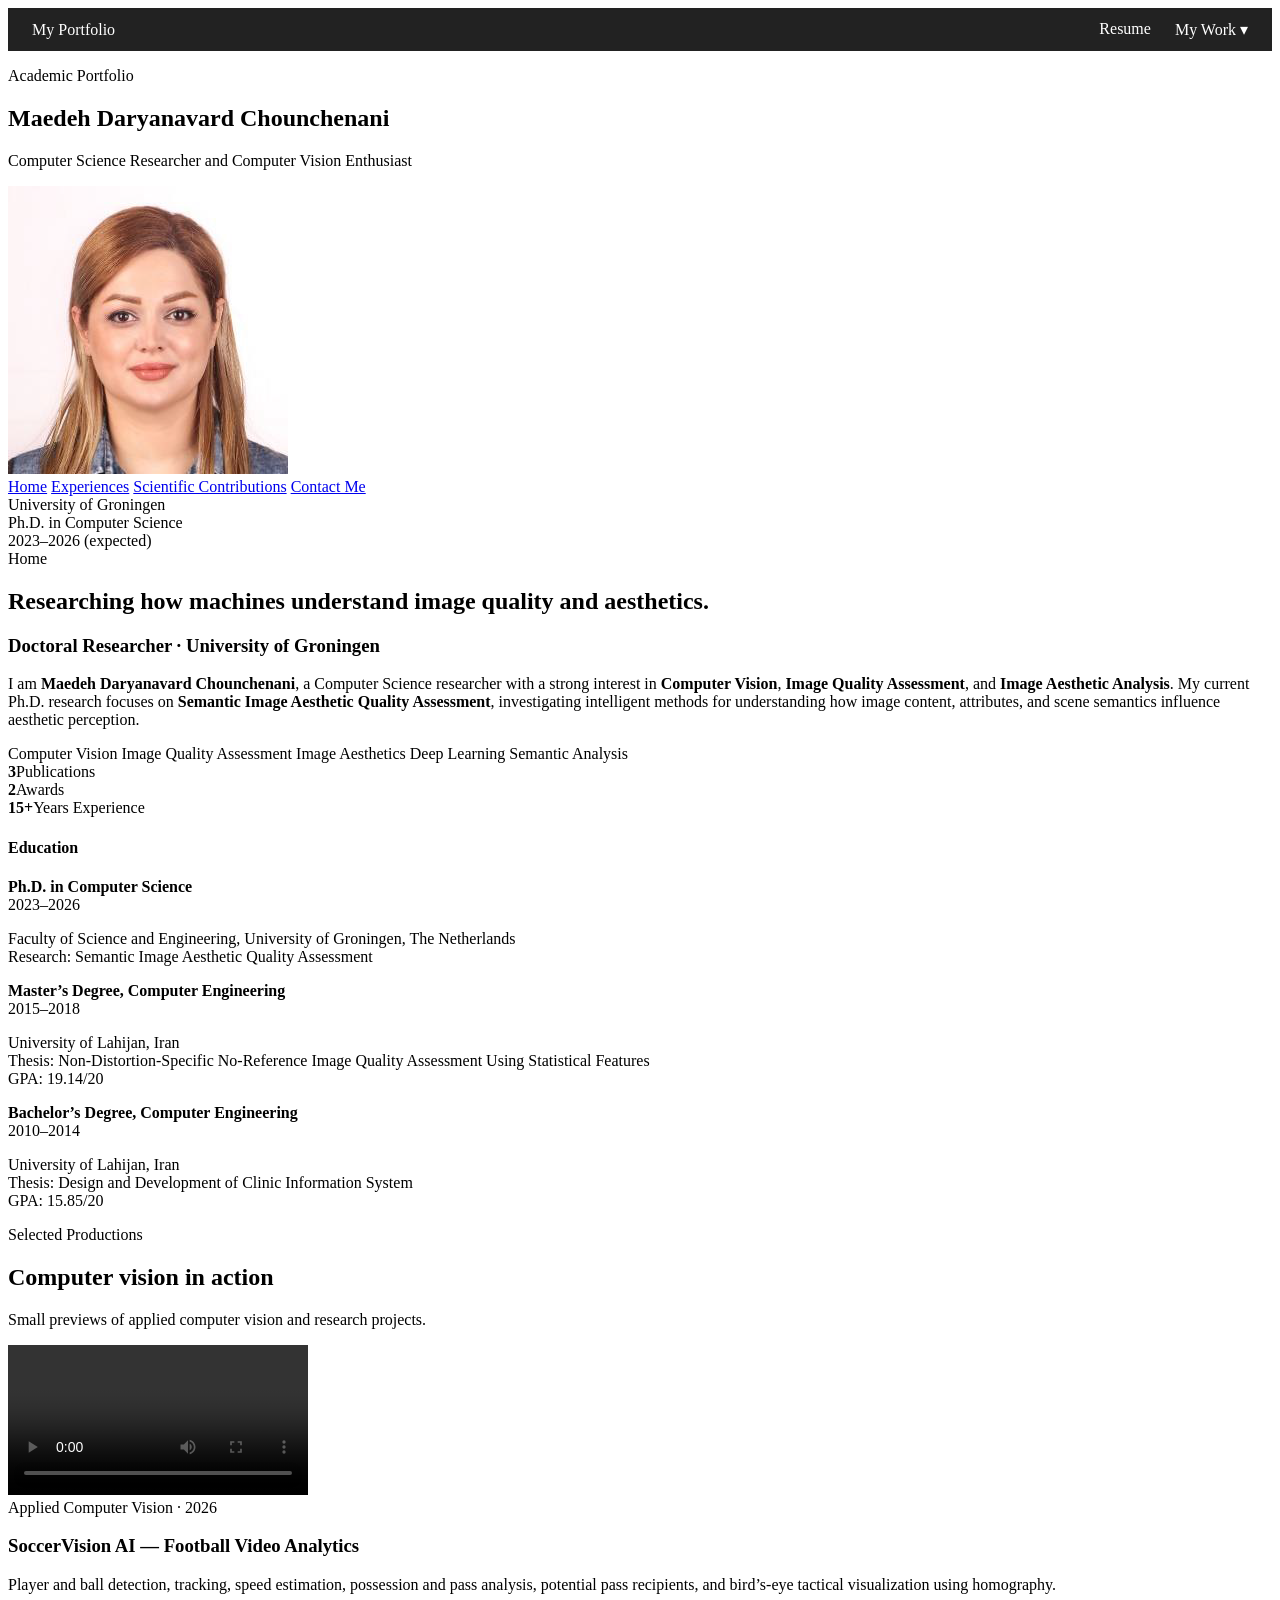
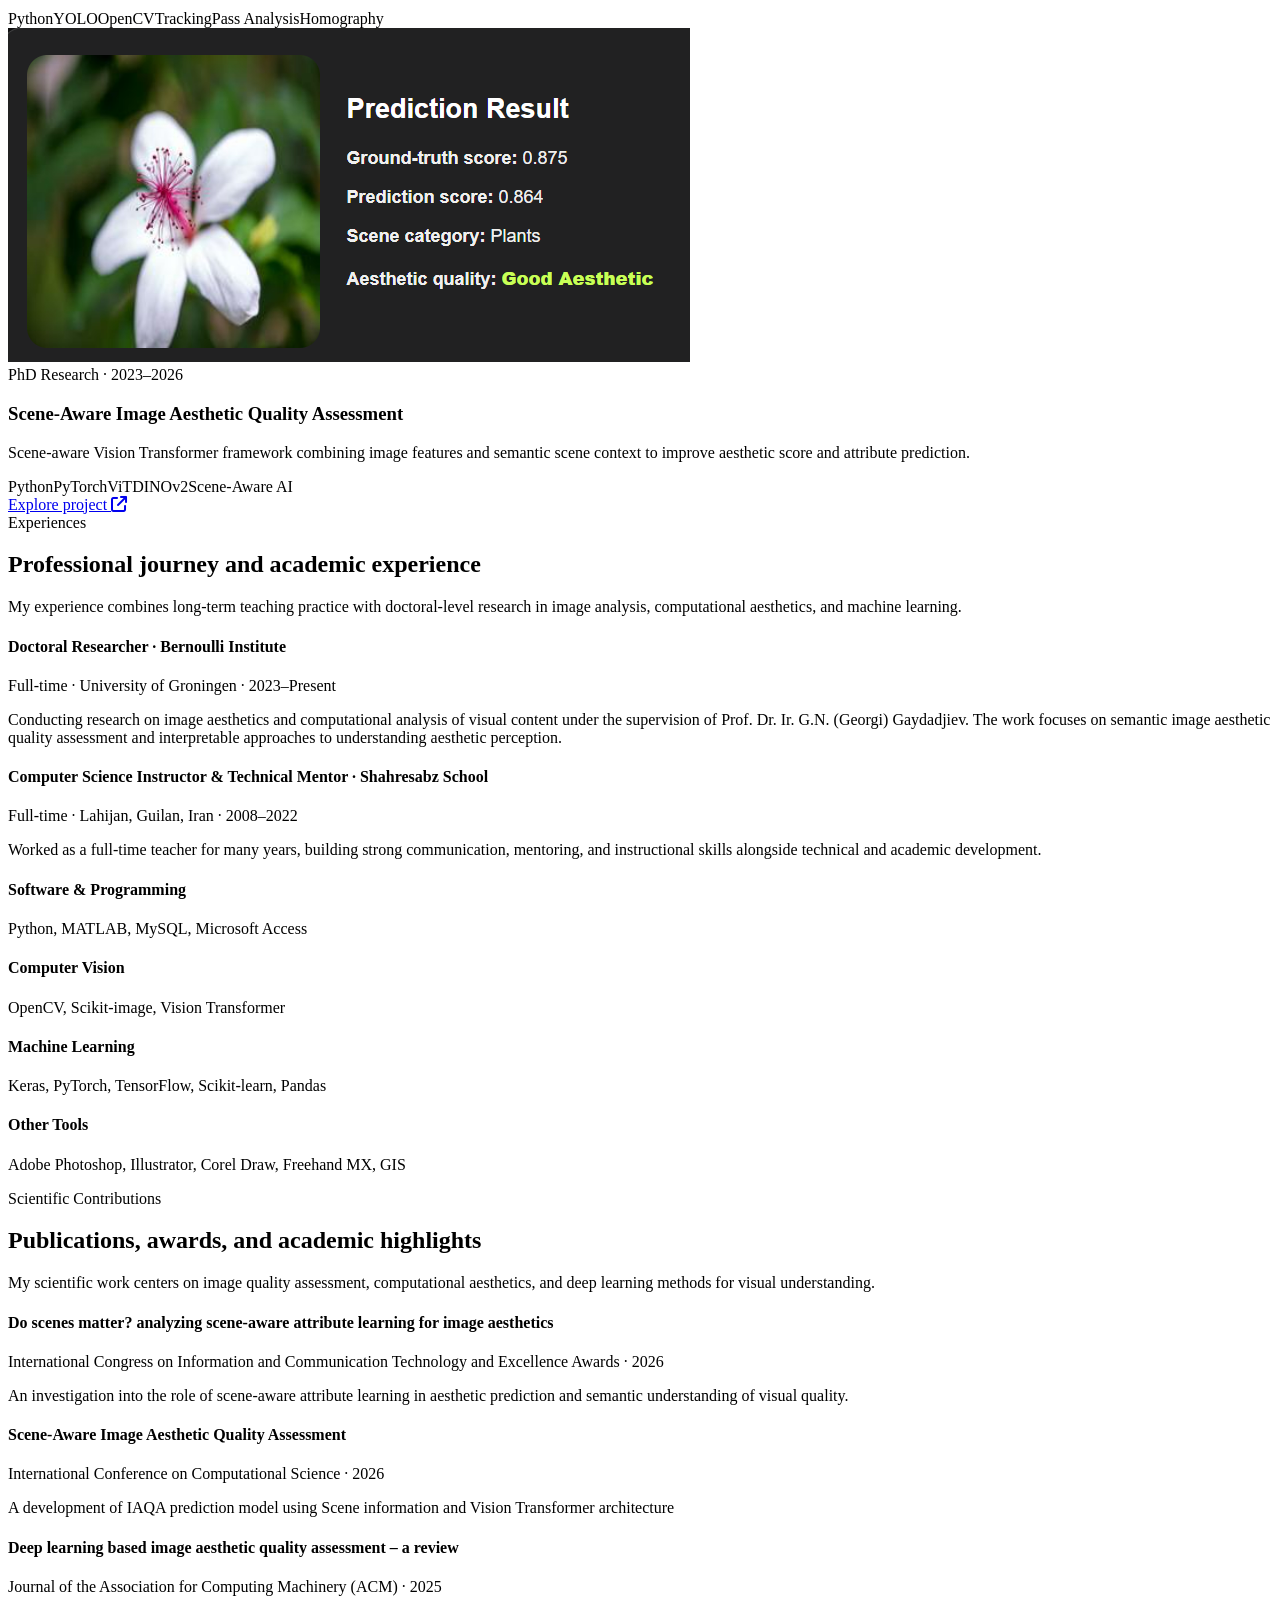
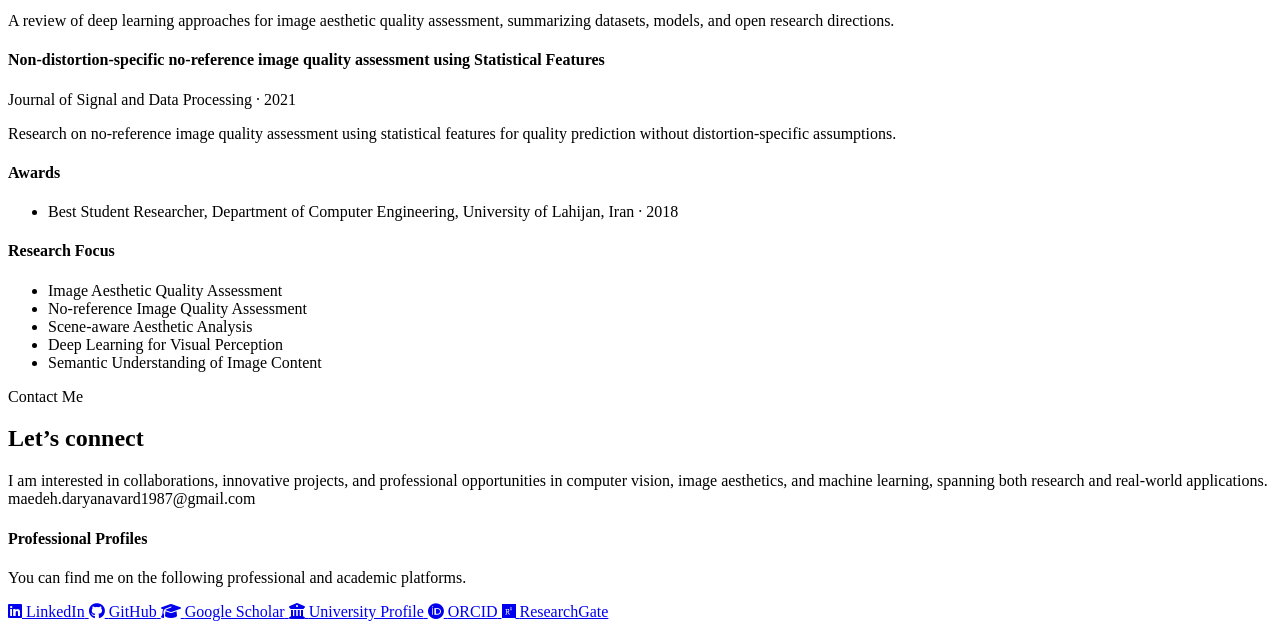
==== index.html @ e3445ef2 "Update index.html" ====
<!DOCTYPE html>
<html lang="en">
<head>
  <meta charset="UTF-8" />
  <meta name="viewport" content="width=device-width, initial-scale=1.0" />
  <title>Maedeh Daryanavard Chounchenani</title>
  <link rel="preconnect" href="https://fonts.googleapis.com">
  <link rel="preconnect" href="https://fonts.gstatic.com" crossorigin>
  <link href="https://fonts.googleapis.com/css2?family=Inter:wght@300;400;500;600;700;800&display=swap" rel="stylesheet">
  <link rel="stylesheet" href="https://cdnjs.cloudflare.com/ajax/libs/font-awesome/6.5.2/css/all.min.css" />
  <link rel="stylesheet" href="style.css">
</head>
<body>
        <nav class="navbar">
      <a href="index.html" class="logo">My Portfolio</a>
    
      <ul class="nav-links">
        <li><a href="index.html">Resume</a></li>
    
        <li class="dropdown">
          <a href="#">My Work ▾</a>
    
          <ul class="dropdown-menu">
            <li>
              <a href="resume/project/IAQA_Image_Processing.html">
                IAQA model
              </a>
            </li>
            <li>
              <a href="resume/project/Office_Management_System.html">
                Office Management System
              </a>
            </li>
            <li>
              <a href="resume/project/Second_Hand_Product_Management_System.html">
                Second-Hand Product Management System
              </a>
            </li>
            <li>
              <a href="resume/project/Basic_Image_Processing.html">
                Basic Image Processing
              </a>
            </li>
          </ul>
        </li>

      </ul>
    </nav>
  <div class="layout">
    <aside class="sidebar">
      <div>
        <div class="brand">
          <p>Academic Portfolio</p>
          <h1>Maedeh Daryanavard Chounchenani</h1>
          <p>Computer Science Researcher and Computer Vision Enthusiast</p>
        </div>
    
        <div class="sidebar-photo">
          <div class="sidebar-photo-frame">
            <img src="resume/image/profile.jpg" alt="Maedeh Daryanavard Chounchenani" class="sidebar-profile-img" />
          </div>
        </div>
    
        <nav class="nav">
          <a href="#home" class="active">Home</a>
          <a href="#experience">Experiences</a>
          <a href="#contributions">Scientific Contributions</a>
          <a href="#contact">Contact Me</a>
        </nav>
      </div>
    
      <div class="sidebar-footer">
        University of Groningen<br />
        Ph.D. in Computer Science<br />
        2023–2026 (expected)
      </div>
    </aside>

    <main class="content">
      <section id="home" class="section visible">
        <div class="section-inner">
          <div class="hero-text">
            <div class="eyebrow">Home</div>
            <h2>Researching how machines understand image quality and aesthetics.</h2>
            <h3>Doctoral Researcher · University of Groningen</h3>
      
            <p class="lead">
              I am <strong>Maedeh Daryanavard Chounchenani</strong>, a Computer Science researcher with a strong interest in
              <strong>Computer Vision</strong>, <strong>Image Quality Assessment</strong>, and
              <strong>Image Aesthetic Analysis</strong>. My current Ph.D. research focuses on
              <strong>Semantic Image Aesthetic Quality Assessment</strong>, investigating intelligent methods for understanding
              how image content, attributes, and scene semantics influence aesthetic perception.
            </p>
      
            <div class="interest-tags">
              <span class="tag">Computer Vision</span>
              <span class="tag">Image Quality Assessment</span>
              <span class="tag">Image Aesthetics</span>
              <span class="tag">Deep Learning</span>
              <span class="tag">Semantic Analysis</span>
            </div>
      
            <div class="stats">
              <div class="mini-card"><strong>3</strong><span>Publications</span></div>
              <div class="mini-card"><strong>2</strong><span>Awards</span></div>
              <div class="mini-card"><strong>15+</strong><span>Years Experience</span></div>
            </div>
      
            <div class="education-stack" id="education">
              <div class="timeline-item education-entry">
                <h4>Education</h4>
                <strong>Ph.D. in Computer Science</strong><br><span class="meta">2023–2026</span>
                <p class="muted">Faculty of Science and Engineering, University of Groningen, The Netherlands<br>Research: Semantic Image Aesthetic Quality Assessment</p>
              </div>
              <div class="timeline-item education-entry">
                <strong>Master’s Degree, Computer Engineering</strong><br><span class="meta">2015–2018</span>
                <p class="muted">University of Lahijan, Iran<br>Thesis: Non-Distortion-Specific No-Reference Image Quality Assessment Using Statistical Features<br>GPA: 19.14/20</p>
              </div>
              <div class="timeline-item education-entry">
                <strong>Bachelor’s Degree, Computer Engineering</strong><br><span class="meta">2010–2014</span>
                <p class="muted">University of Lahijan, Iran<br>Thesis: Design and Development of Clinic Information System<br>GPA: 15.85/20</p>
              </div>
            </div>
      
              
            </div>
          </div>
      </section>
      <!-- =====================================================
           SELECTED PROJECTS SECTION
      ===================================================== -->
      
      <section id="projects" class="section">
  <div class="section-inner">
    <div class="eyebrow">Selected Productions</div>
    <h2 class="section-title">Computer vision in action</h2>
    <p class="lead">Small previews of applied computer vision and research projects.</p>
    <div class="samples-grid">
      <article class="sample-card">
        <div class="sample-media">
          <video controls preload="metadata" playsinline aria-label="SoccerVision AI demonstration">
            <source src="video/soccer-ir_pass_main_camera_h264.mp4" type="video/mp4">
            Your browser does not support HTML5 video.
          </video>
        </div>
        <div class="sample-body">
          <span class="sample-category">Applied Computer Vision · 2026</span>
          <h3 class="sample-title">SoccerVision AI — Football Video Analytics</h3>
          <p class="sample-summary">Player and ball detection, tracking, speed estimation, possession and pass analysis, potential pass recipients, and bird’s-eye tactical visualization using homography.</p>
          <div class="sample-tags">
            <span>Python</span><span>YOLO</span><span>OpenCV</span><span>Tracking</span><span>Pass Analysis</span><span>Homography</span>
          </div>
        </div>
      </article>
      <article class="sample-card">
        <div class="sample-media">
          <a href="resume/project/IAQA_Image_Processing.html" target="_blank" rel="noopener noreferrer" aria-label="View IAQA research project">
            <img src="images/IAQA-preview.png" alt="Scene-Aware Image Aesthetic Quality Assessment preview" loading="lazy">
          </a>
        </div>
        <div class="sample-body">
          <span class="sample-category">PhD Research · 2023–2026</span>
          <h3 class="sample-title">Scene-Aware Image Aesthetic Quality Assessment</h3>
          <p class="sample-summary">Scene-aware Vision Transformer framework combining image features and semantic scene context to improve aesthetic score and attribute prediction.</p>
          <div class="sample-tags">
            <span>Python</span><span>PyTorch</span><span>ViT</span><span>DINOv2</span><span>Scene-Aware AI</span>
          </div>
          <a class="sample-link" href="resume/project/IAQA_Image_Processing.html" target="_blank" rel="noopener noreferrer">Explore project <i class="fa-solid fa-arrow-up-right-from-square"></i></a>
        </div>
      </article>
    </div>
  </div>
</section>
            
      <section id="experience" class="section">
        <div class="section-inner">
          <div class="eyebrow">Experiences</div>
          <h2 class="section-title">Professional journey and academic experience</h2>
          <p class="lead">
            My experience combines long-term teaching practice with doctoral-level research in image analysis, computational aesthetics, and machine learning.
          </p>

          <div class="timeline">
            <div class="timeline-item">
              <h4>Doctoral Researcher · Bernoulli Institute</h4>
              <span class="meta">Full-time · University of Groningen · 2023–Present</span>
              <p class="muted">
                Conducting research on image aesthetics and computational analysis of visual content under the supervision of Prof. Dr. Ir. G.N. (Georgi) Gaydadjiev. The work focuses on semantic image aesthetic quality assessment and interpretable approaches to understanding aesthetic perception.
              </p>
            </div>

            <div class="timeline-item">
              <h4>Computer Science Instructor & Technical Mentor · Shahresabz School</h4>
              <span class="meta">Full-time · Lahijan, Guilan, Iran · 2008–2022</span>
              <p class="muted">
                Worked as a full-time teacher for many years, building strong communication, mentoring, and instructional skills alongside technical and academic development.
              </p>
            </div>
          </div>

          <div class="skills-grid">
            <div class="skill-card">
              <h4>Software & Programming</h4>
              <p>Python, MATLAB, MySQL, Microsoft Access</p>
            </div>
            <div class="skill-card">
              <h4>Computer Vision</h4>
              <p>OpenCV, Scikit-image, Vision Transformer</p>
            </div>
            <div class="skill-card">
              <h4>Machine Learning</h4>
              <p>Keras, PyTorch, TensorFlow, Scikit-learn, Pandas</p>
            </div>
            <div class="skill-card">
              <h4>Other Tools</h4>
              <p>Adobe Photoshop, Illustrator, Corel Draw, Freehand MX, GIS</p>
            </div>
          </div>
        </div>
      </section>

      <section id="contributions" class="section">
        <div class="section-inner">
          <div class="eyebrow">Scientific Contributions</div>
          <h2 class="section-title">Publications, awards, and academic highlights</h2>
          <p class="lead">
            My scientific work centers on image quality assessment, computational aesthetics, and deep learning methods for visual understanding.
          </p>

          <div class="publications">
            <div class="publication-card">
              <h4>Do scenes matter? analyzing scene-aware attribute learning for image aesthetics</h4>
              <span class="meta">International Congress on Information and Communication Technology and Excellence Awards · 2026</span>
              <p class="muted">An investigation into the role of scene-aware attribute learning in aesthetic prediction and semantic understanding of visual quality.</p>
            </div>
            <div class="publication-card">
              <h4>Scene-Aware Image Aesthetic Quality Assessment</h4>
              <span class="meta">International Conference on Computational Science · 2026</span>
              <p class="muted">A development of IAQA prediction model using Scene information and Vision Transformer architecture</p>
            </div>
            <div class="publication-card">
              <h4>Deep learning based image aesthetic quality assessment – a review</h4>
              <span class="meta">Journal of the Association for Computing Machinery (ACM) · 2025</span>
              <p class="muted">A review of deep learning approaches for image aesthetic quality assessment, summarizing datasets, models, and open research directions.</p>
            </div>
            <div class="publication-card">
              <h4>Non-distortion-specific no-reference image quality assessment using Statistical Features</h4>
              <span class="meta">Journal of Signal and Data Processing · 2021</span>
              <p class="muted">Research on no-reference image quality assessment using statistical features for quality prediction without distortion-specific assumptions.</p>
            </div>
          </div>

          <div class="two-col">
            <div class="timeline-item">
              <h4>Awards</h4>
              <ul class="list-clean">
                <li>Best Student Researcher, Department of Computer Engineering, University of Lahijan, Iran · 2018</li>
                <!-- <li>Highest GPA among Computer Engineering students of the 2016 class, University of Lahijan, Iran · 2018</li> -->
              </ul>
            </div>
            <div class="timeline-item">
              <h4>Research Focus</h4>
              <ul class="list-clean">
                <li>Image Aesthetic Quality Assessment</li>
                <li>No-reference Image Quality Assessment</li>
                <li>Scene-aware Aesthetic Analysis</li>
                <li>Deep Learning for Visual Perception</li>
                <li>Semantic Understanding of Image Content</li>
              </ul>
            </div>
          </div>
        </div>
      </section>

      <section id="contact" class="section">
        <div class="section-inner">
          <div class="eyebrow">Contact Me</div>
          <h2 class="section-title">Let’s connect</h2>
          <p class="lead">
            I am interested in collaborations, innovative projects, and professional opportunities in computer vision, image aesthetics, and machine learning, spanning both research and real-world applications.
            maedeh.daryanavard1987@gmail.com
            
          </p>

          <!-- <div class="contact-grid">
            <div class="contact-card">
              <h4>Contact Information</h4>
              <p>
                <strong>Email:</strong> M.daryanavard@rug.nl<br>
                <strong>Phone:</strong> (+31) 620772993<br>
                <strong>Address:</strong> Piet Heinstraat 97, 9726JT, The Netherlands
              </p>
            </div>

            <div class="contact-card">
              <h4>References</h4>
              <p>
                <strong>Prof. Dr. Ir. Georgi Gaydadjiev</strong><br>
                Chair Professor in Computer Architecture, Delft University of Technology, The Netherlands<br>
                G.N.gaydadjiev@tudelft.nl
                <br><br>
                
                <strong>Prof. Asadollah Shahbahrami</strong><br>
                Professor, Department of Computer Engineering, Faculty of Engineering, University of Guilan, Iran<br>
                Shahbahrami1@gmail.com
                <br><br>
                
                <strong>Dr. Reza Hassanpour </strong><br>
                Assistant Professor, Faculty of Science and Engineering , University of Groningen, The Netherlands<br>
                R.zare.hassanpour@rug.nl
              </p>
            </div>
          </div> -->

          <div class="timeline-item">
            <h4>Professional Profiles</h4>
            <p class="muted">
              You can find me on the following professional and academic platforms.
            </p>
          
          
              <div class="contact-links">
              <a href="https://nl.linkedin.com/in/maedeh-daryanavard-chounchenani-810981136" target="_blank" class="contact-link">
                <i class="fa-brands fa-linkedin"></i>
                <span>LinkedIn</span>
              </a>
            
              <a href="https://github.com/Maedeh-Daryanavard/" target="_blank" class="contact-link">
                <i class="fa-brands fa-github"></i>
                <span>GitHub</span>
              </a>
            
              <a href="https://scholar.google.com/citations?hl=en&user=yL0wwocAAAAJ" target="_blank" class="contact-link">
                <i class="fa-solid fa-graduation-cap"></i>
                <span>Google Scholar</span>
              
              </a>
  

              <a href="https://www.rug.nl/staff/m.daryanavard/?lang=en" target="_blank" class="contact-link">
                <i class="fa-solid fa-building-columns"></i>
                <span>University Profile</span>
              </a>
              
              
              <a href="https://orcid.org/0009-0009-3892-7016" target="_blank" class="contact-link">
                <i class="fa-brands fa-orcid"></i>
                <span>ORCID</span>
              </a>
            
              <a href="https://www.researchgate.net/profile/Maedeh-Daryanavard" target="_blank" class="contact-link">
                <i class="fa-brands fa-researchgate"></i>
                <span>ResearchGate</span>
              </a>
              </div>
            </div>
          </div>
        </div>
      </section>
    </main>
  </div>

  <script>
    const sections = document.querySelectorAll('.section');
    const navLinks = document.querySelectorAll('.nav a');

    const revealObserver = new IntersectionObserver((entries) => {
      entries.forEach(entry => {
        if (entry.isIntersecting) {
          entry.target.classList.add('visible');
        }
      });
    }, { threshold: 0.18 });

    sections.forEach(section => revealObserver.observe(section));

    const navObserver = new IntersectionObserver((entries) => {
      entries.forEach(entry => {
        if (entry.isIntersecting) {
          navLinks.forEach(link => link.classList.remove('active'));
          const activeLink = document.querySelector(`.nav a[href="#${entry.target.id}"]`);
          if (activeLink) activeLink.classList.add('active');
        }
      });
    }, { threshold: 0.45 });

    sections.forEach(section => navObserver.observe(section));
  </script>
</body>
</html>
---- style.css ----
.navbar {
  display: flex;
  justify-content: space-between;
  align-items: center;
  background: #222;
  padding: 12px 24px;
}

.logo,
.nav-links a {
  color: white;
  text-decoration: none;
}

.nav-links {
  display: flex;
  list-style: none;
  gap: 24px;
  margin: 0;
  padding: 0;
}

.dropdown {
  position: relative;
}

.dropdown-menu {
  display: none;
  position: absolute;
  background: white;
  list-style: none;
  padding: 10px;
  margin: 0;
  top: 100%;
  left: 0;
  min-width: 220px;
  box-shadow: 0 4px 8px rgba(0,0,0,0.2);
}

.dropdown-menu li a {
  color: #222;
  display: block;
  padding: 8px;
}

.dropdown:hover .dropdown-menu {
  display: block;
}
/* ==========================================================
   SAMPLE OF WORKS - PORTFOLIO DESIGN
========================================================== */

/* Grid */

.portfolio-grid {
    display: grid;
    grid-template-columns: repeat(2, minmax(0, 1fr));
    gap: 22px;
    margin-top: 30px;
    width: 100%;
}

/* Project Card */

.portfolio-card {
    min-width: 0;
    background: rgba(255,255,255,0.055);
    border: 1px solid var(--line);
    border-radius: 22px;
    overflow: hidden;

    display: flex;
    flex-direction: column;

    transition:
        transform 0.3s ease,
        border-color 0.3s ease,
        box-shadow 0.3s ease;
}

.portfolio-card:hover {
    transform: translateY(-5px);
    border-color: rgba(127,184,255,0.45);
    box-shadow: 0 15px 35px rgba(0,0,0,0.25);
}

/* Image / Video */

.portfolio-preview {
    position: relative;
    width: 100%;
    height: 200px;
    overflow: hidden;
    background: #080d1c;
}

.portfolio-preview img,
.portfolio-preview video {
    width: 100%;
    height: 100%;
    object-fit: cover;
    display: block;
    transition: transform 0.4s ease;
}

.portfolio-card:hover .portfolio-preview img,
.portfolio-card:hover .portfolio-preview video {
    transform: scale(1.04);
}

/* Preview Overlay */

.portfolio-overlay {
    position: absolute;
    inset: 0;

    display: flex;
    align-items: center;
    justify-content: center;

    background: rgba(7,11,22,0.7);

    opacity: 0;
    transition: opacity 0.3s ease;
    z-index: 2;
}

.portfolio-preview:hover .portfolio-overlay,
.portfolio-overlay:focus-visible {
    opacity: 1;
}

.portfolio-overlay span {
    color: white;
    font-size: 0.9rem;
    font-weight: 600;
    padding: 12px 18px;

    border: 1px solid rgba(255,255,255,0.6);
    border-radius: 12px;

    background: rgba(255,255,255,0.08);
}

.portfolio-overlay i {
    margin-right: 6px;
}

/* Project Content */

.portfolio-content {
    padding: 20px;

    display: flex;
    flex-direction: column;
    flex: 1;
}

.portfolio-category {
    color: var(--accent);
    font-size: 0.75rem;
    font-weight: 700;
    letter-spacing: 0.03em;
    margin-bottom: 12px;
}

.portfolio-content h3 {
    color: #ffffff;
    font-size: 1.1rem;
    font-weight: 700;
    line-height: 1.4;
    margin: 0 0 12px;
}

.portfolio-content p {
    color: var(--muted);
    font-size: 0.88rem;
    line-height: 1.75;
    margin: 0 0 18px;
}

/* Technology Tags */

.portfolio-tags {
    display: flex;
    flex-wrap: wrap;
    gap: 7px;
    margin-bottom: 20px;
}

.portfolio-tags span {
    font-size: 0.72rem;
    font-weight: 600;

    padding: 6px 10px;
    border-radius: 20px;

    color: #c9d3ff;
    background: rgba(127,184,255,0.1);
    border: 1px solid rgba(127,184,255,0.15);
}

/* Project Buttons */

.portfolio-links {
    display: flex;
    flex-wrap: wrap;
    gap: 10px;
    margin-top: auto;
}

.project-btn,
.github-btn {
    display: inline-flex;
    align-items: center;
    justify-content: center;
    gap: 7px;

    padding: 10px 14px;
    border-radius: 12px;

    font-size: 0.78rem;
    font-weight: 700;

    transition: 0.25s ease;
}

/* Primary Button */

.project-btn {
    background: linear-gradient(
        135deg,
        #7fb8ff,
        #a18bff
    );
    color: #081020;
}

.project-btn:hover {
    transform: translateY(-2px);
    box-shadow: 0 6px 18px rgba(127,184,255,0.25);
}

/* GitHub Button */

.github-btn {
    color: #ffffff;
    background: rgba(255,255,255,0.08);
    border: 1px solid rgba(255,255,255,0.14);
}

.github-btn:hover {
    background: rgba(255,255,255,0.15);
}

/* Responsive Design */

@media (max-width: 1100px) {
    .portfolio-grid {
        grid-template-columns: 1fr;
    }
}

@media (max-width: 640px) {

    .portfolio-grid {
        grid-template-columns: 1fr;
        gap: 18px;
    }

    .portfolio-preview {
        height: 190px;
    }

    .portfolio-content {
        padding: 18px;
    }

    .portfolio-content h3 {
        font-size: 1rem;
    }

    .portfolio-links {
        flex-direction: column;
    }

    .project-btn,
    .github-btn {
        width: 100%;
    }
}

@media (prefers-reduced-motion: reduce) {
    .portfolio-card,
    .portfolio-preview img,
    .portfolio-preview video,
    .portfolio-overlay {
        transition: none;
    }

    .portfolio-card:hover {
        transform: none;
    }
}
/* =====================================================
   PROJECT PREVIEW FIXES
   IAQA IMAGE + SOCCERVISION VIDEO
   ===================================================== */


/* Project grid */

.demo-grid {
    display: grid;
    grid-template-columns: repeat(2, minmax(0, 1fr));
    gap: 24px;
    margin-top: 25px;
    align-items: stretch;
}


/* Project cards */

.demo-card {
    width: 100%;
    max-width: 100%;
    min-width: 0;

    box-sizing: border-box;
    overflow: hidden;

    padding: 15px;

    background: rgba(255, 255, 255, 0.05);
    border: 1px solid rgba(255, 255, 255, 0.12);
    border-radius: 16px;

    transition: transform 0.3s ease,
                border-color 0.3s ease;
}


/* Card hover effect */

.demo-card:hover {
    transform: translateY(-5px);
    border-color: rgba(127, 184, 255, 0.4);
}


/* =====================================================
   VIDEO PREVIEW
   ===================================================== */

.demo-card video {
    display: block;

    /* Smaller video preview */
    width: 100%;
    max-width: 360px;

    /* Keep original proportions */
    height: auto;
    aspect-ratio: auto;

    /* Prevent cropping */
    object-fit: contain;

    /* Center video */
    margin: 0 auto;

    border-radius: 12px;
    background: #000;
}


/* =====================================================
   IAQA IMAGE PREVIEW
   ===================================================== */

.demo-card img,
.demo-card img.project-preview {
    display: block;

    /* Prevent image from exceeding card width */
    width: 100% !important;
    max-width: 360px !important;

    /* Maintain original image proportions */
    height: auto !important;
    aspect-ratio: auto !important;

    /* Show complete image */
    object-fit: contain !important;

    /* Center image */
    margin: 0 auto;

    border-radius: 12px;

    background: rgba(0, 0, 0, 0.2);
}


/* =====================================================
   PROJECT DESCRIPTION
   ===================================================== */

.demo-description {
    width: 100%;
    box-sizing: border-box;

    padding: 18px 5px 5px;
}

.demo-description h4 {
    margin: 10px 0;
    font-size: 1.1rem;
    color: #ffffff;
}

.demo-description p {
    margin-top: 10px;
    font-size: 0.92rem;
    line-height: 1.7;
    color: #c9d3f5;
}


/* =====================================================
   TABLET RESPONSIVE
   ===================================================== */

@media (max-width: 1024px) {

    .demo-grid {
        grid-template-columns: 1fr;
    }

    .demo-card video,
    .demo-card img,
    .demo-card img.project-preview {
        max-width: 360px !important;
    }
}


/* =====================================================
   MOBILE RESPONSIVE
   ===================================================== */

@media (max-width: 640px) {

    .demo-grid {
        grid-template-columns: 1fr;
        gap: 20px;
    }

    .demo-card {
        padding: 12px;
    }

    .demo-card video,
    .demo-card img,
    .demo-card img.project-preview {
        width: 100% !important;
        max-width: 100% !important;
        height: auto !important;
        object-fit: contain !important;
    }
}
/* =====================================================
   PORTFOLIO PROJECTS — TWO COLUMN LAYOUT
===================================================== */

.portfolio-project-grid {

    display: grid;

    grid-template-columns: 1fr;

    gap: 24px;

    margin-top: 30px;

    align-items: stretch;
}


/* =====================================================
   INDIVIDUAL PROJECT CARD
===================================================== */

.portfolio-project-card {

    display: flex;

    flex-direction: column;

    min-width: 0;

    width: 100%;

    padding: 22px;

    background: rgba(255, 255, 255, 0.05);

    border: 1px solid rgba(255, 255, 255, 0.12);

    border-radius: 20px;

    box-sizing: border-box;

    overflow: hidden;

    transition: transform 0.3s ease,
                border-color 0.3s ease;
}


.portfolio-project-card:hover {

    transform: translateY(-5px);

    border-color: rgba(127, 184, 255, 0.4);
}


/* =====================================================
   PROJECT TITLE
===================================================== */

.portfolio-project-title {

    font-size: 1.25rem;

    font-weight: 700;

    line-height: 1.4;

    color: #ffffff;

    margin: 12px 0;
}


.portfolio-project-card .meta {

    display: block;

    margin-bottom: 12px;

    font-size: 0.85rem;

    color: #7fb8ff;
}


.portfolio-project-card .project-category {

    display: inline-block;

    align-self: flex-start;

    margin-bottom: 20px;

    font-size: 0.8rem;
}


/* =====================================================
   VIDEO AND IMAGE PREVIEW
===================================================== */

.portfolio-preview {

    width: 100%;

    height: 220px;

    display: flex;

    align-items: center;

    justify-content: center;

    overflow: hidden;

    background: rgba(0, 0, 0, 0.25);

    border-radius: 14px;

    margin-bottom: 20px;
}


.portfolio-preview video {

    display: block;

    width: 100%;

    height: 100%;

    max-width: 100%;

    object-fit: contain;

    border-radius: 12px;

    background: #000;
}


.portfolio-preview a {

    display: flex;

    width: 100%;

    height: 100%;

    align-items: center;

    justify-content: center;
}


.portfolio-preview img {

    display: block;

    width: 100%;

    height: 100%;

    max-width: 100%;

    object-fit: contain;

    border-radius: 12px;
}


/* =====================================================
   PROJECT DESCRIPTION
===================================================== */

.portfolio-project-description {

    width: 100%;

    margin-bottom: 20px;
}


.portfolio-project-description h4 {

    color: #ffffff;

    font-size: 1.05rem;

    font-weight: 700;

    line-height: 1.5;

    margin: 0 0 12px;
}


.portfolio-project-description p {

    color: #c9d3f5;

    font-size: 0.92rem;

    line-height: 1.8;

    margin: 0;

    text-align: left;
}


/* =====================================================
   TECHNOLOGY TAGS
===================================================== */

.portfolio-project-tags {

    display: flex;

    flex-wrap: wrap;

    gap: 8px;

    margin-top: auto;

    padding-top: 10px;
}


.portfolio-project-tags .tag {

    display: inline-block;

    padding: 7px 11px;

    font-size: 0.75rem;

    font-weight: 600;

    color: #ffffff;

    background: rgba(127, 184, 255, 0.10);

    border: 1px solid rgba(127, 184, 255, 0.22);

    border-radius: 10px;
}


/* =====================================================
   EXPLORE PROJECT LINK
===================================================== */

.portfolio-project-link {

    display: inline-flex;

    align-items: center;

    gap: 8px;

    margin-top: 22px;

    color: #7fb8ff;

    font-size: 0.9rem;

    font-weight: 700;

    text-decoration: none;

    transition: color 0.3s ease;
}


.portfolio-project-link:hover {

    color: #c39bff;
}


/* =====================================================
   TABLET RESPONSIVE
===================================================== */

@media (max-width: 1024px) {

    .portfolio-project-grid {

        grid-template-columns: 1fr;

    }

    .portfolio-preview {

        height: 260px;

    }

}


/* =====================================================
   MOBILE RESPONSIVE
===================================================== */

@media (max-width: 640px) {

    .portfolio-project-grid {

        grid-template-columns: 1fr;

        gap: 20px;

    }

    .portfolio-project-card {

        padding: 16px;

    }

    .portfolio-project-title {

        font-size: 1.1rem;

    }

    .portfolio-preview {

        height: 190px;

    }

    .portfolio-project-description p {

        font-size: 0.88rem;

    }

}
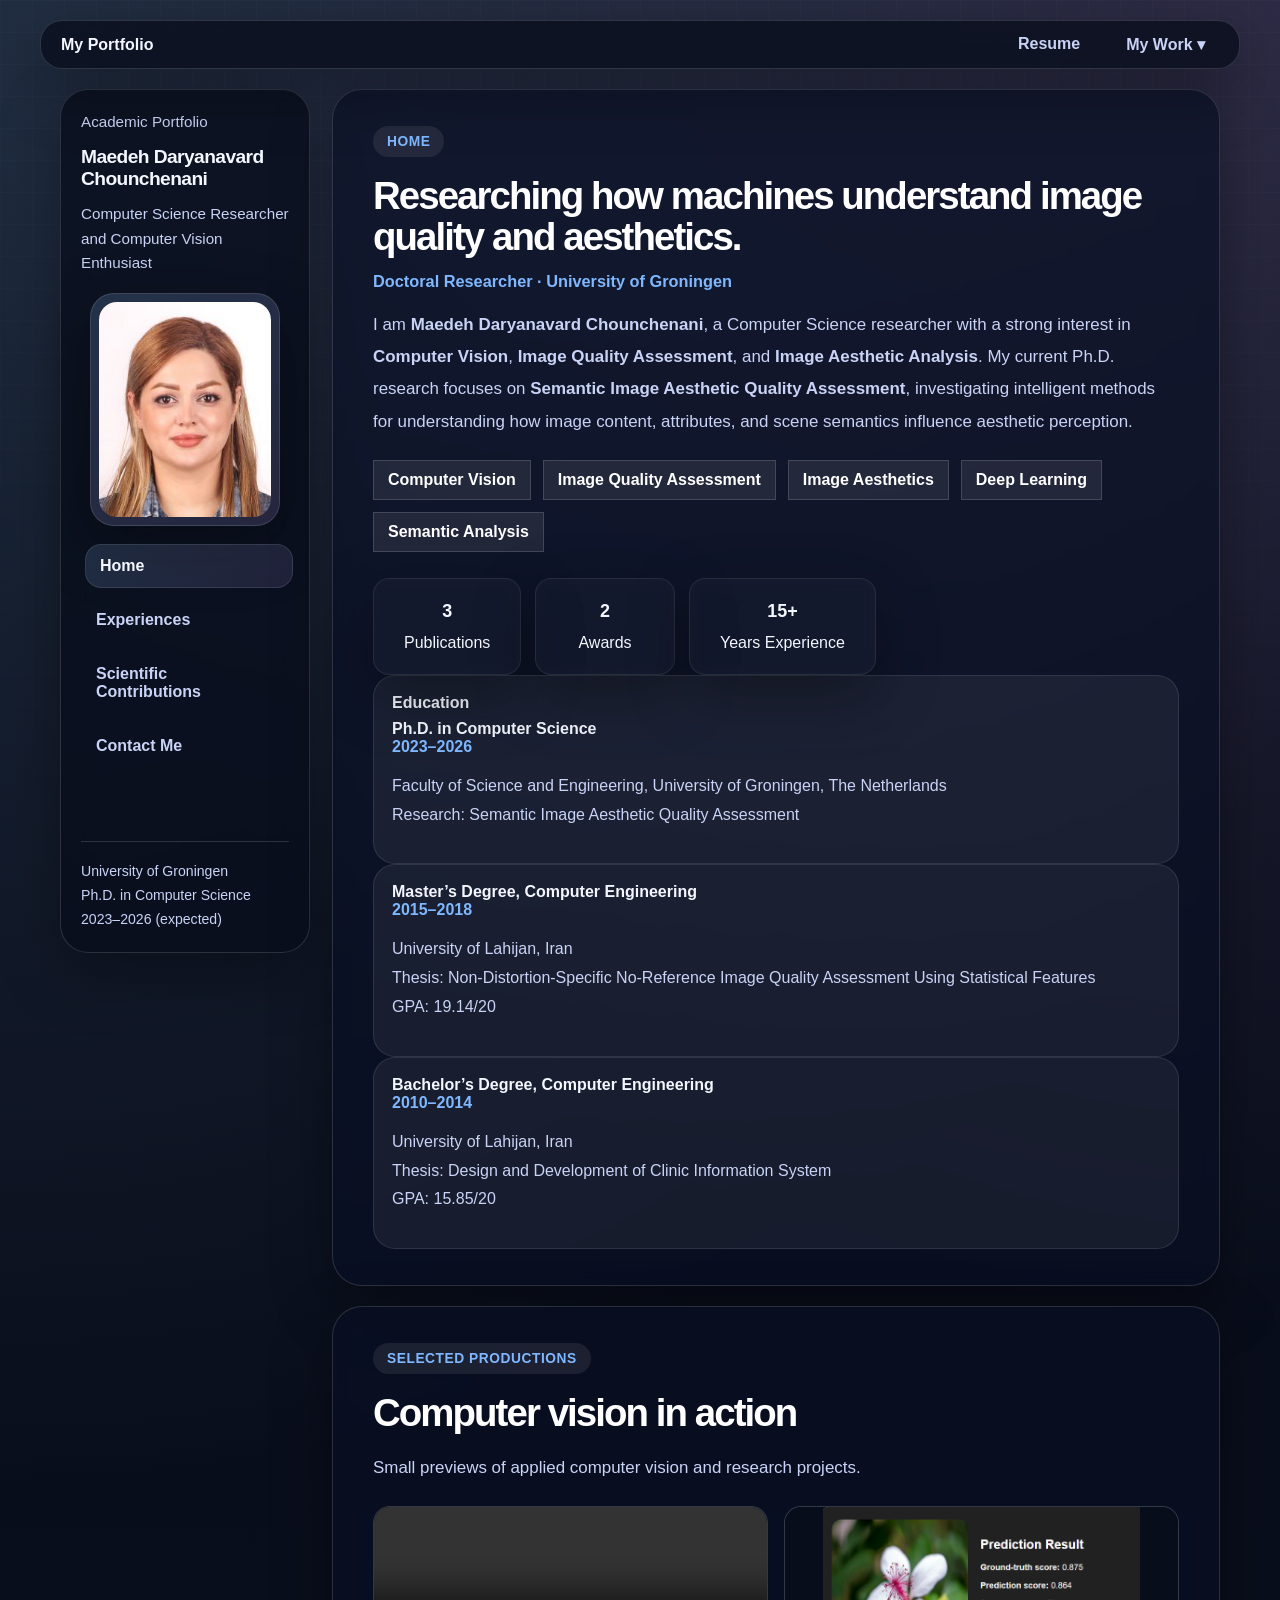
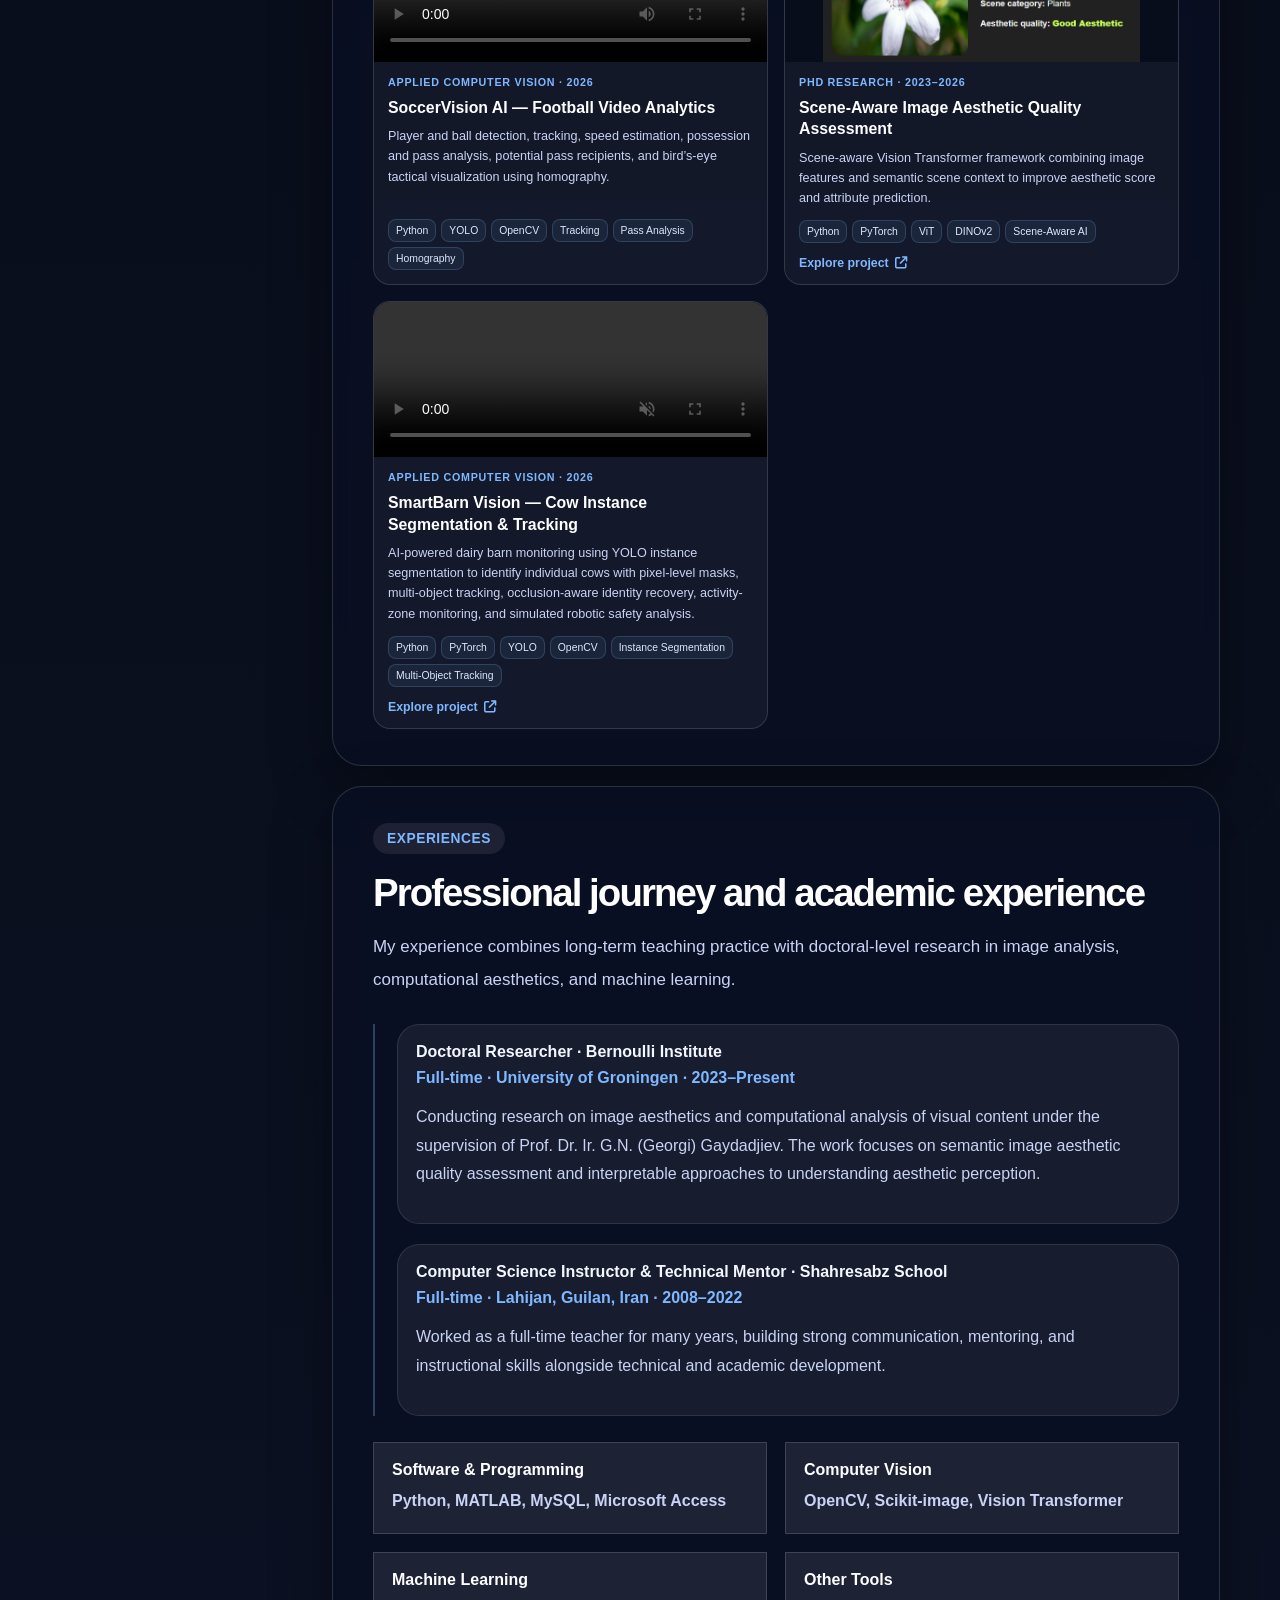
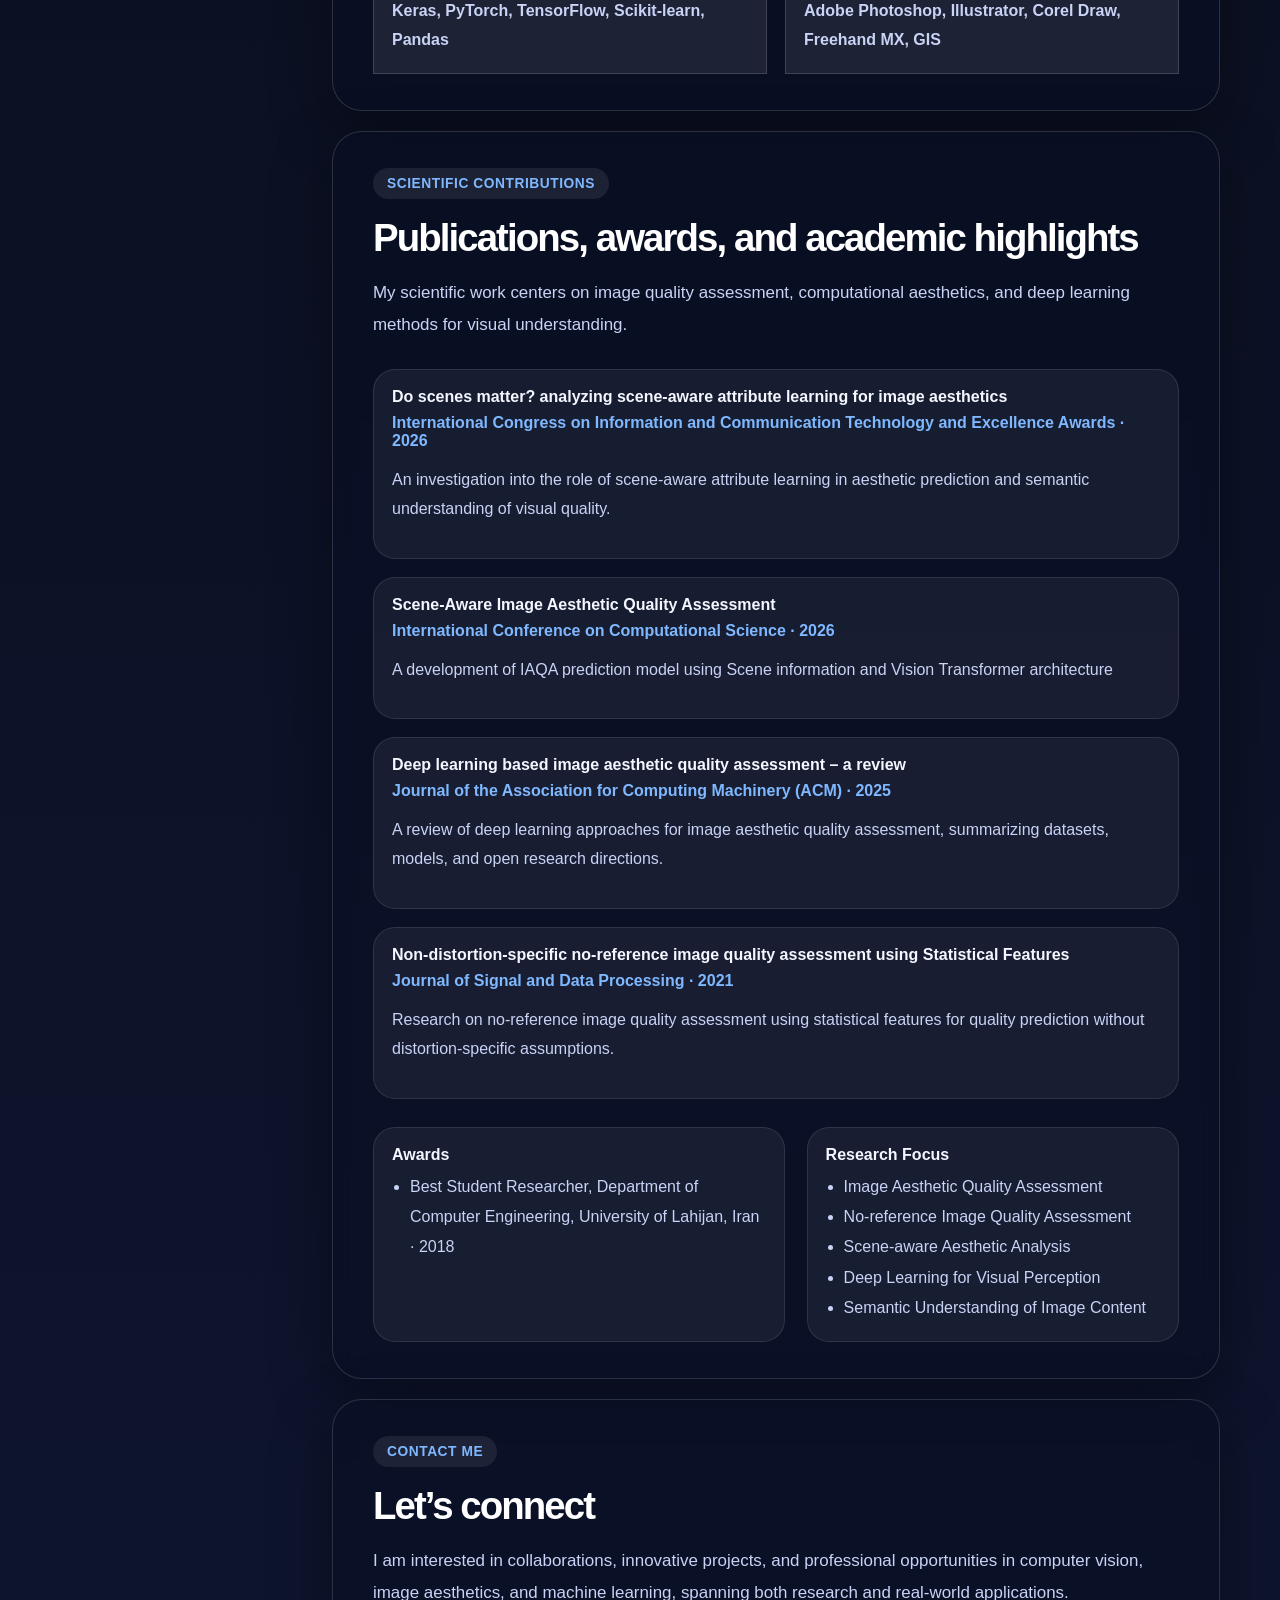
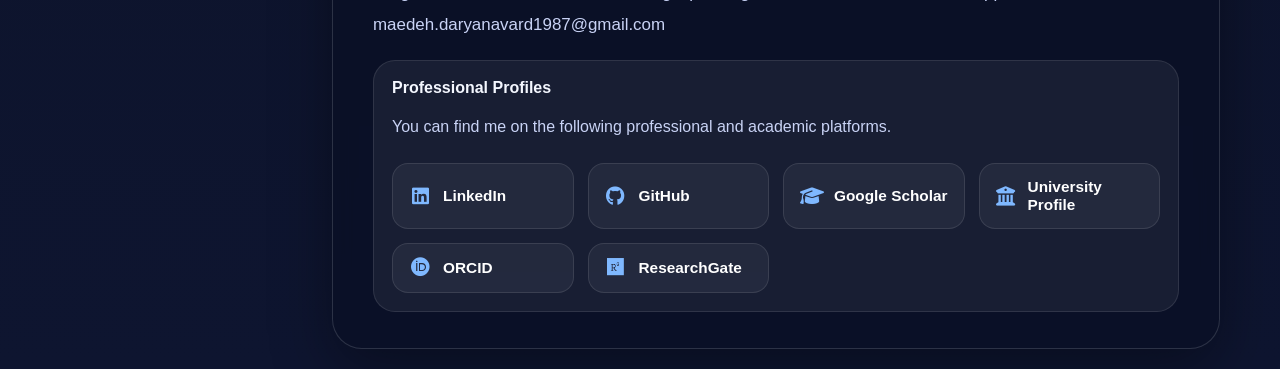
==== commit 3bb30ba7: "Update index.html" ====
--- a/index.html
+++ b/index.html
@@ -168,6 +168,69 @@
           <a class="sample-link" href="resume/project/IAQA_Image_Processing.html" target="_blank" rel="noopener noreferrer">Explore project <i class="fa-solid fa-arrow-up-right-from-square"></i></a>
         </div>
       </article>
+      
+      <!-- =====================================================
+           NEW PROJECT: SMARTBARN VISION
+           Insert after the IAQA project </article>
+      ===================================================== -->
+      
+      <article class="sample-card">
+      
+        <div class="sample-media">
+          <video
+            controls
+            preload="metadata"
+            playsinline
+            muted
+            aria-label="SmartBarn Vision cow instance segmentation demonstration"
+          >
+            <source
+              src="video/cow_instance_segmentation_H264.mp4"
+              type="video/mp4"
+            >
+            Your browser does not support HTML5 video.
+          </video>
+        </div>
+      
+        <div class="sample-body">
+      
+          <span class="sample-category">
+            Applied Computer Vision · 2026
+          </span>
+      
+          <h3 class="sample-title">
+            SmartBarn Vision — Cow Instance Segmentation & Tracking
+          </h3>
+      
+          <p class="sample-summary">
+            AI-powered dairy barn monitoring using YOLO instance segmentation
+            to identify individual cows with pixel-level masks, multi-object
+            tracking, occlusion-aware identity recovery, activity-zone
+            monitoring, and simulated robotic safety analysis.
+          </p>
+      
+          <div class="sample-tags">
+            <span>Python</span>
+            <span>PyTorch</span>
+            <span>YOLO</span>
+            <span>OpenCV</span>
+            <span>Instance Segmentation</span>
+            <span>Multi-Object Tracking</span>
+          </div>
+      
+          <a
+            class="sample-link"
+            href="https://github.com/YOUR_USERNAME/SmartBarn-Vision-Cow-Tracking-and-Instance-Segmentation"
+            target="_blank"
+            rel="noopener noreferrer"
+          >
+            Explore project
+            <i class="fa-solid fa-arrow-up-right-from-square"></i>
+          </a>
+      
+        </div>
+      </article>
+
     </div>
   </div>
 </section>
--- a/style.css
+++ b/style.css
@@ -1,58 +1,540 @@
-.navbar {
-  display: flex;
-  justify-content: space-between;
-  align-items: center;
-  background: #222;
-  padding: 12px 24px;
-}
-
-.logo,
-.nav-links a {
-  color: white;
-  text-decoration: none;
-}
-
-.nav-links {
-  display: flex;
-  list-style: none;
-  gap: 24px;
-  margin: 0;
-  padding: 0;
-}
-
-.dropdown {
-  position: relative;
-}
-
-.dropdown-menu {
-  display: none;
-  position: absolute;
-  background: white;
-  list-style: none;
-  padding: 10px;
-  margin: 0;
-  top: 100%;
-  left: 0;
-  min-width: 220px;
-  box-shadow: 0 4px 8px rgba(0,0,0,0.2);
-}
-
-.dropdown-menu li a {
-  color: #222;
-  display: block;
-  padding: 8px;
-}
-
-.dropdown:hover .dropdown-menu {
-  display: block;
-}
+
+    .navbar {
+      width: min(100%, var(--max));
+      margin: 20px auto 0;
+      padding: 14px 20px;
+      display: flex;
+      justify-content: space-between;
+      align-items: center;
+      position: relative;
+      z-index: 20;
+    
+      background: rgba(8, 13, 28, 0.78);
+      border: 1px solid var(--line);
+      border-radius: 22px;
+      backdrop-filter: blur(14px);
+      box-shadow: var(--shadow);
+    }
+    
+    .logo {
+      font-weight: 800;
+      color: var(--text);
+    }
+    
+    .nav-links {
+      display: flex;
+      gap: 18px;
+      list-style: none;
+      margin: 0;
+      padding: 0;
+    }
+    
+    .nav-links a {
+      color: var(--muted);
+      font-weight: 600;
+      padding: 10px 14px;
+      border-radius: 14px;
+      transition: 0.25s ease;
+    }
+    
+    .nav-links a:hover {
+      color: var(--text);
+      background: linear-gradient(135deg, rgba(142,197,255,0.16), rgba(201,167,255,0.12));
+    }
+    
+    .dropdown {
+      position: relative;
+    }
+    
+    .dropdown-menu {
+      display: none;
+      position: absolute;
+      top: 100%;
+      right: 0;
+      min-width: 230px;
+      padding: 10px;
+      list-style: none;
+      margin-top: 0;
+    
+      background: rgba(8, 13, 28, 0.95);
+      border: 1px solid var(--line);
+      border-radius: 18px;
+      box-shadow: var(--shadow);
+    }
+    
+    .dropdown:hover .dropdown-menu,
+    .dropdown:focus-within .dropdown-menu {
+      display: block;
+    }
+    
+    .dropdown-menu a {
+      display: block;
+    }
+    :root {
+      --bg: #0b1020;
+      --bg-soft: #111936;
+      --card: rgba(255,255,255,0.08);
+      --card-strong: rgba(255,255,255,0.12);
+      --text: #f4f7ff;
+      --muted: #c9d3f5;
+      --accent: #7fb8ff;
+      --accent-2: #c39bff;
+      --line: rgba(255,255,255,0.14);
+      --shadow: 0 20px 60px rgba(0,0,0,0.35);
+      --radius: 24px;
+      --max: 1200px;
+    }
+
+    * { box-sizing: border-box; }
+    html { scroll-behavior: smooth; }
+    body {
+      margin: 0;
+      font-family: 'Inter', sans-serif;
+      color: var(--text);
+      background:
+        radial-gradient(circle at top left, rgba(142,197,255,0.18), transparent 28%),
+        radial-gradient(circle at top right, rgba(201,167,255,0.18), transparent 25%),
+        linear-gradient(180deg, #070b16 0%, #0b1020 55%, #0e1530 100%);
+      overflow-x: hidden;
+    }
+
+    body::before {
+      content: "";
+      position: fixed;
+      inset: 0;
+      pointer-events: none;
+      background-image:
+        linear-gradient(rgba(255,255,255,0.04) 1px, transparent 1px),
+        linear-gradient(90deg, rgba(255,255,255,0.04) 1px, transparent 1px);
+      background-size: 32px 32px;
+      mask-image: linear-gradient(to bottom, rgba(0,0,0,0.45), rgba(0,0,0,0.08));
+      z-index: 0;
+    }
+
+    a { color: inherit; text-decoration: none; }
+    img { max-width: 100%; display: block; }
+
+    .layout {
+      width: min(100%, var(--max));
+      margin: 0 auto;
+      display: grid;
+      grid-template-columns: 250px minmax(0, 1fr);
+      gap: 22px;
+      padding: 20px;
+      position: relative;
+      z-index: 1;
+    }
+
+    .sidebar {
+      position: sticky;
+      top: 18px;
+      align-self: start;
+      height: calc(100vh - 36px);
+      padding: 20px;
+      border: 1px solid var(--line);
+      background: rgba(8, 13, 28, 0.78);
+      backdrop-filter: blur(14px);
+      border-radius: 28px;
+      box-shadow: var(--shadow);
+      display: flex;
+      flex-direction: column;
+      justify-content: space-between;
+      gap: 20px;
+    }
+    .sidebar-photo {
+      margin-top: 18px;
+      margin-bottom: 18px;
+      display: flex;
+      justify-content: center;
+    }
+  
+    .sidebar-photo-frame {
+      width: 100%;
+      max-width: 190px;
+      padding: 8px;
+      border-radius: 24px;
+      background: linear-gradient(145deg, rgba(142,197,255,0.18), rgba(201,167,255,0.14));
+      border: 1px solid rgba(255,255,255,0.12);
+      box-shadow: var(--shadow);
+    }
+    
+    .sidebar-profile-img {
+      width: 100%;
+      aspect-ratio: 4 / 5;
+      object-fit: cover;
+      display: block;
+      border-radius: 18px;
+    }  
+
+    .brand {
+      display: flex;
+      flex-direction: column;
+      gap: 12px;
+    }
+
+    .brand h1 {
+      margin: 0;
+      font-size: 1.2rem;
+      line-height: 1.15;
+      letter-spacing: -0.03em;
+    }
+
+    .brand p {
+      margin: 0;
+      color: var(--muted);
+      font-size: 0.95rem;
+      line-height: 1.6;
+    }
+
+    .nav {
+      display: flex;
+      flex-direction: column;
+      gap: 10px;
+      margin-top: 18px;
+    }
+
+    .nav a {
+      padding: 12px 14px;
+      border-radius: 16px;
+      color: var(--muted);
+      border: 1px solid transparent;
+      transition: 0.25s ease;
+      font-weight: 600;
+    }
+
+    .nav a:hover,
+    .nav a.active {
+      color: var(--text);
+      background: linear-gradient(135deg, rgba(142,197,255,0.16), rgba(201,167,255,0.12));
+      border-color: rgba(255,255,255,0.1);
+      transform: translateX(4px);
+    }
+
+    .sidebar-footer {
+      border-top: 1px solid var(--line);
+      padding-top: 18px;
+      color: var(--muted);
+      font-size: 0.88rem;
+      line-height: 1.7;
+    }
+
+    .content {
+      display: flex;
+      flex-direction: column;
+      gap: 20px;
+    }
+
+    .section {
+      
+      min-height: auto;
+      padding: 36px 40px;
+      border: 1px solid var(--line);
+      border-radius: 30px;
+      background: rgba(10, 16, 36, 0.68);
+      backdrop-filter: blur(10px);
+      box-shadow: var(--shadow);
+      display: flex;
+      align-items: center;
+      opacity: 0;
+      transform: translateY(50px);
+      transition: opacity 0.7s ease, transform 0.7s ease;
+    }
+
+    .section.visible {
+      opacity: 1;
+      transform: translateY(0);
+    }
+
+    .section-inner {
+      width: 100%;
+    }
+
+    .eyebrow {
+      display: inline-flex;
+      gap: 8px;
+      align-items: center;
+      padding: 8px 14px;
+      border-radius: 999px;
+      background: rgba(255,255,255,0.08);
+      color: var(--accent);
+      font-size: 0.86rem;
+      font-weight: 700;
+      letter-spacing: 0.04em;
+      text-transform: uppercase;
+      margin-bottom: 18px;
+    }
+
+
+    .hero-text h2,
+    .section-title {
+      margin: 0;
+      font-size: clamp(2.3rem, 3vw, 3.5rem);
+      font-weight: 750;
+      color: #ffffff;
+      line-height: 1.08;
+      letter-spacing: -0.05em;
+    }
+    
+    .hero-text h3 {
+      margin: 14px 0 0;
+      font-size: 1.02rem;
+      font-weight: 600;
+      color: var(--accent);
+    }
+    
+    .lead {
+      margin: 18px 0;
+      font-size: 1.06rem;
+      line-height: 1.9;
+      color: var(--muted);
+    }
+
+    .interest-tags,
+    .skills-grid {
+      display: flex;
+      flex-wrap: wrap;
+      gap: 12px;
+      margin-top: 22px;
+    }
+
+    .tag,
+    .skill-card,
+
+
+    .tag {
+      padding: 10px 14px;
+      font-weight: 600;
+      color: #ffffff;
+      background: rgba(255,255,255,0.08);
+      border: 1px solid rgba(255,255,255,0.15);
+    }
+
+    .stats {
+      margin-top: 26px;
+      display: flex;
+      gap: 14px;
+      flex-wrap: wrap;
+    }
+    
+    .mini-card {
+      display: flex;
+      flex-direction: column;
+      align-items: center;
+      justify-content: center;
+      gap: 6px;
+      
+      box-shadow: var(--shadow);
+      
+      padding: 22px 30px;
+      min-width: 140px;
+    
+      border-radius: 16px;
+      border: 1px solid rgba(255,255,255,0.08);
+    
+      background: rgba(255,255,255,0.04);
+      backdrop-filter: blur(6px);
+    
+      transition: transform 0.2s ease, border-color 0.2s ease;
+    }
+
+    .mini-card strong {
+      display: block;
+      font-size: 1.12rem;
+      margin-bottom: 6px;
+    }
+
+    .timeline {
+      position: relative;
+      margin-top: 28px;
+      padding-left: 22px;
+      border-left: 2px solid rgba(142,197,255,0.28);
+      display: grid;
+      gap: 20px;
+    }
+
+    .timeline-item,
+    .publication-card,
+    .contact-card {
+      background: rgba(255,255,255,0.06);
+      border: 1px solid rgba(255,255,255,0.1);
+      border-radius: 22px;
+      padding: 18px;
+    }
+
+    .timeline-item h4,
+    .publication-card h4,
+    .contact-card h4,
+    .skill-card h4 {
+      margin: 0 0 8px;
+      font-size: 1rem;
+    }
+
+    .meta {
+      color: var(--accent);
+      font-weight: 600;
+      margin-bottom: 10px;
+      display: block;
+    }
+
+    .muted {
+      color: var(--muted);
+      line-height: 1.8;
+    }
+
+    .publications,
+    .contact-grid {
+      display: grid;
+      gap: 18px;
+      margin-top: 28px;
+    }
+
+    .skills-grid {
+      display: grid;
+      grid-template-columns: repeat(2, minmax(0, 1fr));
+      gap: 18px;
+      margin-top: 26px;
+    }
+
+    .skill-card {
+      padding: 18px;
+    }
+
+    .skill-card p {
+      margin: 0;
+      color: var(--muted);
+      line-height: 1.8;
+    }
+
+    .two-col {
+      display: grid;
+      grid-template-columns: 1.05fr 0.95fr;
+      gap: 22px;
+      margin-top: 28px;
+    }
+
+    .list-clean {
+      margin: 0;
+      padding-left: 18px;
+      color: var(--muted);
+      line-height: 1.9;
+    }
+
+    .contact-grid {
+      grid-template-columns: repeat(2, minmax(0, 1fr));
+    }
+
+    .contact-card p {
+      margin: 0;
+      color: var(--muted);
+      line-height: 1.85;
+    }
+
+    .footer-note {
+      margin-top: 24px;
+      color: var(--muted);
+      font-size: 0.95rem;
+    }
+
+    @media (min-width: 1025px) {
+      .content {
+        max-width: 920px;
+      }
+    }
+
+    @media (max-width: 1024px) {
+      .layout {
+        grid-template-columns: 1fr;
+      }
+
+      .sidebar {
+        position: relative;
+        top: 0;
+        height: auto;
+      }
+
+      .hero-grid,
+      .two-col,
+      .contact-grid,
+      .skills-grid {
+        grid-template-columns: 1fr;
+      }
+
+      .section {
+        min-height: auto;
+        padding: 36px 40px;
+      }
+      
+    }
+
+    @media (max-width: 640px) {
+      .layout {
+        padding: 16px;
+        gap: 18px;
+      }
+
+      .section,
+      .sidebar {
+        padding: 20px;
+        border-radius: 24px;
+      }
+
+      .stats {
+        grid-template-columns: 1fr;
+      }
+
+      .nav a:hover,
+      .nav a.active {
+        transform: none;
+      }
+    }
+
+    .contact-links {
+      display: grid;
+      grid-template-columns: repeat(auto-fit, minmax(180px, 1fr));
+      gap: 14px;
+      margin-top: 22px;
+    }
+    
+    .contact-link {
+      display: flex;
+      align-items: center;
+      gap: 12px;
+      padding: 14px 16px;
+      text-decoration: none;
+      color: #f4f7ff;
+      border: 1px solid rgba(255,255,255,0.10);
+      background: rgba(255,255,255,0.05);
+      border-radius: 16px;
+      transition: transform 0.2s ease, border-color 0.2s ease, background 0.2s ease;
+    }
+    
+    .contact-link i {
+      font-size: 1.2rem;
+      width: 22px;
+      text-align: center;
+      color: var(--accent);
+    }
+    
+    .contact-link span {
+      font-size: 0.96rem;
+      font-weight: 600;
+      color: #ffffff;
+    }
+    
+    .contact-link:hover {
+      transform: translateY(-3px);
+      border-color: rgba(127,184,255,0.35);
+      background: rgba(255,255,255,0.08);
+    }
+
+    
 /* ==========================================================
    SAMPLE OF WORKS - PORTFOLIO DESIGN
 ========================================================== */
 
 /* Grid */
 
-.portfolio-grid {
+#projects .portfolio-grid {
     display: grid;
     grid-template-columns: repeat(2, minmax(0, 1fr));
     gap: 22px;
@@ -62,7 +544,7 @@
 
 /* Project Card */
 
-.portfolio-card {
+#projects .portfolio-card {
     min-width: 0;
     background: rgba(255,255,255,0.055);
     border: 1px solid var(--line);
@@ -78,7 +560,7 @@
         box-shadow 0.3s ease;
 }
 
-.portfolio-card:hover {
+#projects .portfolio-card:hover {
     transform: translateY(-5px);
     border-color: rgba(127,184,255,0.45);
     box-shadow: 0 15px 35px rgba(0,0,0,0.25);
@@ -86,7 +568,7 @@
 
 /* Image / Video */
 
-.portfolio-preview {
+#projects .portfolio-preview {
     position: relative;
     width: 100%;
     height: 200px;
@@ -95,7 +577,7 @@
 }
 
 .portfolio-preview img,
-.portfolio-preview video {
+#projects .portfolio-preview video {
     width: 100%;
     height: 100%;
     object-fit: cover;
@@ -104,13 +586,13 @@
 }
 
 .portfolio-card:hover .portfolio-preview img,
-.portfolio-card:hover .portfolio-preview video {
+#projects .portfolio-card:hover .portfolio-preview video {
     transform: scale(1.04);
 }
 
 /* Preview Overlay */
 
-.portfolio-overlay {
+#projects .portfolio-overlay {
     position: absolute;
     inset: 0;
 
@@ -126,11 +608,11 @@
 }
 
 .portfolio-preview:hover .portfolio-overlay,
-.portfolio-overlay:focus-visible {
+#projects .portfolio-overlay:focus-visible {
     opacity: 1;
 }
 
-.portfolio-overlay span {
+#projects .portfolio-overlay span {
     color: white;
     font-size: 0.9rem;
     font-weight: 600;
@@ -142,13 +624,13 @@
     background: rgba(255,255,255,0.08);
 }
 
-.portfolio-overlay i {
+#projects .portfolio-overlay i {
     margin-right: 6px;
 }
 
 /* Project Content */
 
-.portfolio-content {
+#projects .portfolio-content {
     padding: 20px;
 
     display: flex;
@@ -156,7 +638,7 @@
     flex: 1;
 }
 
-.portfolio-category {
+#projects .portfolio-category {
     color: var(--accent);
     font-size: 0.75rem;
     font-weight: 700;
@@ -164,7 +646,7 @@
     margin-bottom: 12px;
 }
 
-.portfolio-content h3 {
+#projects .portfolio-content h3 {
     color: #ffffff;
     font-size: 1.1rem;
     font-weight: 700;
@@ -172,7 +654,7 @@
     margin: 0 0 12px;
 }
 
-.portfolio-content p {
+#projects .portfolio-content p {
     color: var(--muted);
     font-size: 0.88rem;
     line-height: 1.75;
@@ -181,14 +663,14 @@
 
 /* Technology Tags */
 
-.portfolio-tags {
+#projects .portfolio-tags {
     display: flex;
     flex-wrap: wrap;
     gap: 7px;
     margin-bottom: 20px;
 }
 
-.portfolio-tags span {
+#projects .portfolio-tags span {
     font-size: 0.72rem;
     font-weight: 600;
 
@@ -202,7 +684,7 @@
 
 /* Project Buttons */
 
-.portfolio-links {
+#projects .portfolio-links {
     display: flex;
     flex-wrap: wrap;
     gap: 10px;
@@ -210,7 +692,7 @@
 }
 
 .project-btn,
-.github-btn {
+#projects .github-btn {
     display: inline-flex;
     align-items: center;
     justify-content: center;
@@ -227,7 +709,7 @@
 
 /* Primary Button */
 
-.project-btn {
+#projects .project-btn {
     background: linear-gradient(
         135deg,
         #7fb8ff,
@@ -236,56 +718,56 @@
     color: #081020;
 }
 
-.project-btn:hover {
+#projects .project-btn:hover {
     transform: translateY(-2px);
     box-shadow: 0 6px 18px rgba(127,184,255,0.25);
 }
 
 /* GitHub Button */
 
-.github-btn {
+#projects .github-btn {
     color: #ffffff;
     background: rgba(255,255,255,0.08);
     border: 1px solid rgba(255,255,255,0.14);
 }
 
-.github-btn:hover {
+#projects .github-btn:hover {
     background: rgba(255,255,255,0.15);
 }
 
 /* Responsive Design */
 
 @media (max-width: 1100px) {
-    .portfolio-grid {
+    #projects .portfolio-grid {
         grid-template-columns: 1fr;
     }
 }
 
 @media (max-width: 640px) {
 
-    .portfolio-grid {
+    #projects .portfolio-grid {
         grid-template-columns: 1fr;
         gap: 18px;
     }
 
-    .portfolio-preview {
+    #projects .portfolio-preview {
         height: 190px;
     }
 
-    .portfolio-content {
+    #projects .portfolio-content {
         padding: 18px;
     }
 
-    .portfolio-content h3 {
+    #projects .portfolio-content h3 {
         font-size: 1rem;
     }
 
-    .portfolio-links {
+    #projects .portfolio-links {
         flex-direction: column;
     }
 
     .project-btn,
-    .github-btn {
+    #projects .github-btn {
         width: 100%;
     }
 }
@@ -294,521 +776,73 @@
     .portfolio-card,
     .portfolio-preview img,
     .portfolio-preview video,
-    .portfolio-overlay {
+    #projects .portfolio-overlay {
         transition: none;
     }
 
-    .portfolio-card:hover {
+    #projects .portfolio-card:hover {
         transform: none;
     }
 }
-/* =====================================================
-   PROJECT PREVIEW FIXES
-   IAQA IMAGE + SOCCERVISION VIDEO
-   ===================================================== */
-
-
-/* Project grid */
-
-.demo-grid {
-    display: grid;
-    grid-template-columns: repeat(2, minmax(0, 1fr));
-    gap: 24px;
-    margin-top: 25px;
-    align-items: stretch;
-}
-
-
-/* Project cards */
-
-.demo-card {
-    width: 100%;
-    max-width: 100%;
-    min-width: 0;
-
-    box-sizing: border-box;
-    overflow: hidden;
-
-    padding: 15px;
-
-    background: rgba(255, 255, 255, 0.05);
-    border: 1px solid rgba(255, 255, 255, 0.12);
-    border-radius: 16px;
-
-    transition: transform 0.3s ease,
-                border-color 0.3s ease;
-}
-
-
-/* Card hover effect */
-
-.demo-card:hover {
-    transform: translateY(-5px);
-    border-color: rgba(127, 184, 255, 0.4);
-}
-
-
-/* =====================================================
-   VIDEO PREVIEW
-   ===================================================== */
-
-.demo-card video {
-    display: block;
-
-    /* Smaller video preview */
-    width: 100%;
-    max-width: 360px;
-
-    /* Keep original proportions */
-    height: auto;
-    aspect-ratio: auto;
-
-    /* Prevent cropping */
-    object-fit: contain;
-
-    /* Center video */
-    margin: 0 auto;
-
-    border-radius: 12px;
-    background: #000;
-}
-
-
-/* =====================================================
-   IAQA IMAGE PREVIEW
-   ===================================================== */
-
-.demo-card img,
-.demo-card img.project-preview {
-    display: block;
-
-    /* Prevent image from exceeding card width */
-    width: 100% !important;
-    max-width: 360px !important;
-
-    /* Maintain original image proportions */
-    height: auto !important;
-    aspect-ratio: auto !important;
-
-    /* Show complete image */
-    object-fit: contain !important;
-
-    /* Center image */
-    margin: 0 auto;
-
-    border-radius: 12px;
-
-    background: rgba(0, 0, 0, 0.2);
-}
-
-
-/* =====================================================
-   PROJECT DESCRIPTION
-   ===================================================== */
-
-.demo-description {
-    width: 100%;
-    box-sizing: border-box;
-
-    padding: 18px 5px 5px;
-}
-
-.demo-description h4 {
-    margin: 10px 0;
-    font-size: 1.1rem;
-    color: #ffffff;
-}
-
-.demo-description p {
-    margin-top: 10px;
-    font-size: 0.92rem;
-    line-height: 1.7;
-    color: #c9d3f5;
-}
-
-
-/* =====================================================
-   TABLET RESPONSIVE
-   ===================================================== */
-
-@media (max-width: 1024px) {
-
-    .demo-grid {
-        grid-template-columns: 1fr;
-    }
-
-    .demo-card video,
-    .demo-card img,
-    .demo-card img.project-preview {
-        max-width: 360px !important;
-    }
-}
-
-
-/* =====================================================
-   MOBILE RESPONSIVE
-   ===================================================== */
-
-@media (max-width: 640px) {
-
-    .demo-grid {
-        grid-template-columns: 1fr;
-        gap: 20px;
-    }
-
-    .demo-card {
-        padding: 12px;
-    }
-
-    .demo-card video,
-    .demo-card img,
-    .demo-card img.project-preview {
-        width: 100% !important;
-        max-width: 100% !important;
-        height: auto !important;
-        object-fit: contain !important;
-    }
-}
-/* =====================================================
-   PORTFOLIO PROJECTS — TWO COLUMN LAYOUT
-===================================================== */
-
-.portfolio-project-grid {
-
-    display: grid;
-
-    grid-template-columns: 1fr;
-
-    gap: 24px;
-
-    margin-top: 30px;
-
-    align-items: stretch;
-}
-
-
-/* =====================================================
-   INDIVIDUAL PROJECT CARD
-===================================================== */
-
-.portfolio-project-card {
-
-    display: flex;
-
-    flex-direction: column;
-
-    min-width: 0;
-
-    width: 100%;
-
-    padding: 22px;
-
-    background: rgba(255, 255, 255, 0.05);
-
-    border: 1px solid rgba(255, 255, 255, 0.12);
-
-    border-radius: 20px;
-
-    box-sizing: border-box;
-
-    overflow: hidden;
-
-    transition: transform 0.3s ease,
-                border-color 0.3s ease;
-}
-
-
-.portfolio-project-card:hover {
-
-    transform: translateY(-5px);
-
-    border-color: rgba(127, 184, 255, 0.4);
-}
-
-
-/* =====================================================
-   PROJECT TITLE
-===================================================== */
-
-.portfolio-project-title {
-
-    font-size: 1.25rem;
-
-    font-weight: 700;
-
-    line-height: 1.4;
-
-    color: #ffffff;
-
-    margin: 12px 0;
-}
-
-
-.portfolio-project-card .meta {
-
-    display: block;
-
-    margin-bottom: 12px;
-
-    font-size: 0.85rem;
-
-    color: #7fb8ff;
-}
-
-
-.portfolio-project-card .project-category {
-
-    display: inline-block;
-
-    align-self: flex-start;
-
-    margin-bottom: 20px;
-
-    font-size: 0.8rem;
-}
-
-
-/* =====================================================
-   VIDEO AND IMAGE PREVIEW
-===================================================== */
-
-.portfolio-preview {
-
-    width: 100%;
-
-    height: 220px;
-
-    display: flex;
-
-    align-items: center;
-
-    justify-content: center;
-
-    overflow: hidden;
-
-    background: rgba(0, 0, 0, 0.25);
-
-    border-radius: 14px;
-
-    margin-bottom: 20px;
-}
-
-
-.portfolio-preview video {
-
-    display: block;
-
-    width: 100%;
-
-    height: 100%;
-
-    max-width: 100%;
-
-    object-fit: contain;
-
-    border-radius: 12px;
-
-    background: #000;
-}
-
-
-.portfolio-preview a {
-
-    display: flex;
-
-    width: 100%;
-
-    height: 100%;
-
-    align-items: center;
-
-    justify-content: center;
-}
-
-
-.portfolio-preview img {
-
-    display: block;
-
-    width: 100%;
-
-    height: 100%;
-
-    max-width: 100%;
-
-    object-fit: contain;
-
-    border-radius: 12px;
-}
-
-
-/* =====================================================
-   PROJECT DESCRIPTION
-===================================================== */
-
-.portfolio-project-description {
-
-    width: 100%;
-
-    margin-bottom: 20px;
-}
-
-
-.portfolio-project-description h4 {
-
-    color: #ffffff;
-
-    font-size: 1.05rem;
-
-    font-weight: 700;
-
-    line-height: 1.5;
-
-    margin: 0 0 12px;
-}
-
-
-.portfolio-project-description p {
-
-    color: #c9d3f5;
-
-    font-size: 0.92rem;
-
-    line-height: 1.8;
-
-    margin: 0;
-
-    text-align: left;
-}
-
-
-/* =====================================================
-   TECHNOLOGY TAGS
-===================================================== */
-
-.portfolio-project-tags {
-
-    display: flex;
-
-    flex-wrap: wrap;
-
-    gap: 8px;
-
-    margin-top: auto;
-
-    padding-top: 10px;
-}
-
-
-.portfolio-project-tags .tag {
-
-    display: inline-block;
-
-    padding: 7px 11px;
-
-    font-size: 0.75rem;
-
-    font-weight: 600;
-
-    color: #ffffff;
-
-    background: rgba(127, 184, 255, 0.10);
-
-    border: 1px solid rgba(127, 184, 255, 0.22);
-
-    border-radius: 10px;
-}
-
-
-/* =====================================================
-   EXPLORE PROJECT LINK
-===================================================== */
-
-.portfolio-project-link {
-
-    display: inline-flex;
-
-    align-items: center;
-
-    gap: 8px;
-
-    margin-top: 22px;
-
-    color: #7fb8ff;
-
-    font-size: 0.9rem;
-
-    font-weight: 700;
-
-    text-decoration: none;
-
-    transition: color 0.3s ease;
-}
-
-
-.portfolio-project-link:hover {
-
-    color: #c39bff;
-}
-
-
-/* =====================================================
-   TABLET RESPONSIVE
-===================================================== */
-
-@media (max-width: 1024px) {
-
-    .portfolio-project-grid {
-
-        grid-template-columns: 1fr;
-
-    }
-
-    .portfolio-preview {
-
-        height: 260px;
-
-    }
-
-}
-
-
-/* =====================================================
-   MOBILE RESPONSIVE
-===================================================== */
-
-@media (max-width: 640px) {
-
-    .portfolio-project-grid {
-
-        grid-template-columns: 1fr;
-
-        gap: 20px;
-
-    }
-
-    .portfolio-project-card {
-
-        padding: 16px;
-
-    }
-
-    .portfolio-project-title {
-
-        font-size: 1.1rem;
-
-    }
-
-    .portfolio-preview {
-
-        height: 190px;
-
-    }
-
-    .portfolio-project-description p {
-
-        font-size: 0.88rem;
-
-    }
-
-}
+
+
+/* =========================================================
+   SELECTED PRODUCTIONS — compact two-column sample cards
+   Scoped to #projects; does not change other portfolio pages.
+   ========================================================= */
+#projects .section-inner { min-width: 0; }
+#projects .samples-grid {
+  display: grid;
+  grid-template-columns: repeat(2, minmax(0, 1fr));
+  gap: 16px;
+  margin-top: 22px;
+  align-items: stretch;
+}
+#projects .sample-card {
+  min-width: 0;
+  display: flex;
+  flex-direction: column;
+  overflow: hidden;
+  border: 1px solid var(--line);
+  border-radius: 17px;
+  background: rgba(255,255,255,.045);
+  transition: transform .2s ease, border-color .2s ease;
+}
+#projects .sample-card:hover { transform: translateY(-3px); border-color: rgba(127,184,255,.45); }
+#projects .sample-media {
+  height: 155px;
+  width: 100%;
+  display: flex;
+  align-items: center;
+  justify-content: center;
+  background: #080d1c;
+  overflow: hidden;
+}
+#projects .sample-media a { display: flex; align-items: center; justify-content: center; width: 100%; height: 100%; }
+#projects .sample-media video,
+#projects .sample-media img {
+  display: block;
+  width: 100%;
+  height: 100%;
+  max-width: 100%;
+  object-fit: contain;
+  object-position: center;
+  background: #080d1c;
+  transform: none;
+}
+#projects .sample-body { padding: 14px; display: flex; flex-direction: column; flex: 1; min-width: 0; }
+#projects .sample-category { font-size: .67rem; color: var(--accent); font-weight: 700; letter-spacing: .07em; text-transform: uppercase; }
+#projects .sample-title { font-size: .99rem; line-height: 1.35; margin: 9px 0 8px; color: #fff; }
+#projects .sample-summary { font-size: .79rem; line-height: 1.6; color: var(--muted); margin: 0 0 12px; }
+#projects .sample-tags { display: flex; flex-wrap: wrap; gap: 5px; margin-top: auto; }
+#projects .sample-tags span { font-size: .65rem; padding: 5px 7px; border: 1px solid rgba(127,184,255,.2); background: rgba(127,184,255,.08); border-radius: 8px; color: #dce8ff; }
+#projects .sample-link { display: inline-flex; gap: 6px; align-items: center; color: var(--accent); font-weight: 700; font-size: .77rem; margin-top: 13px; }
+#projects .sample-link:hover { color: #c39bff; }
+@media (max-width: 700px) {
+  #projects .samples-grid { grid-template-columns: 1fr; }
+  #projects .sample-media { height: 190px; }
+}
+@media (prefers-reduced-motion: reduce) {
+  #projects .sample-card { transition: none; }
+  #projects .sample-card:hover { transform: none; }
+}
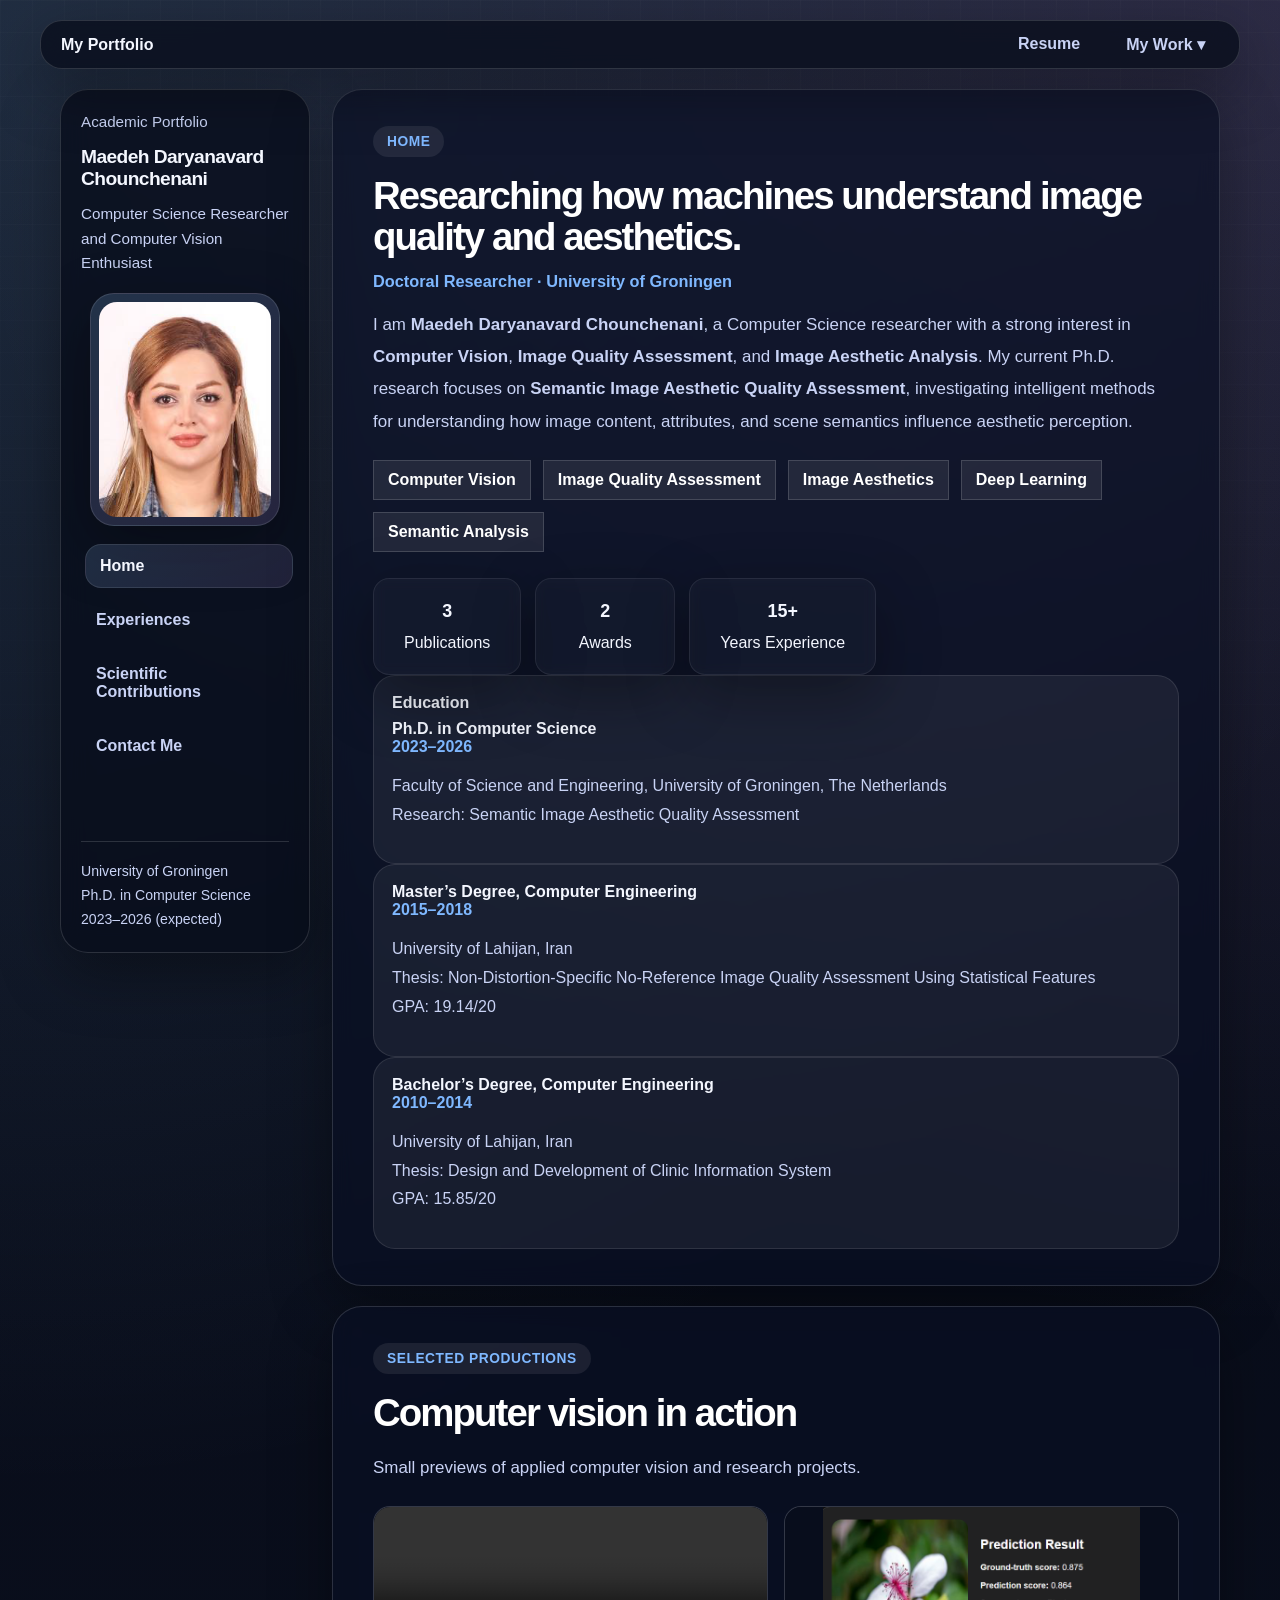
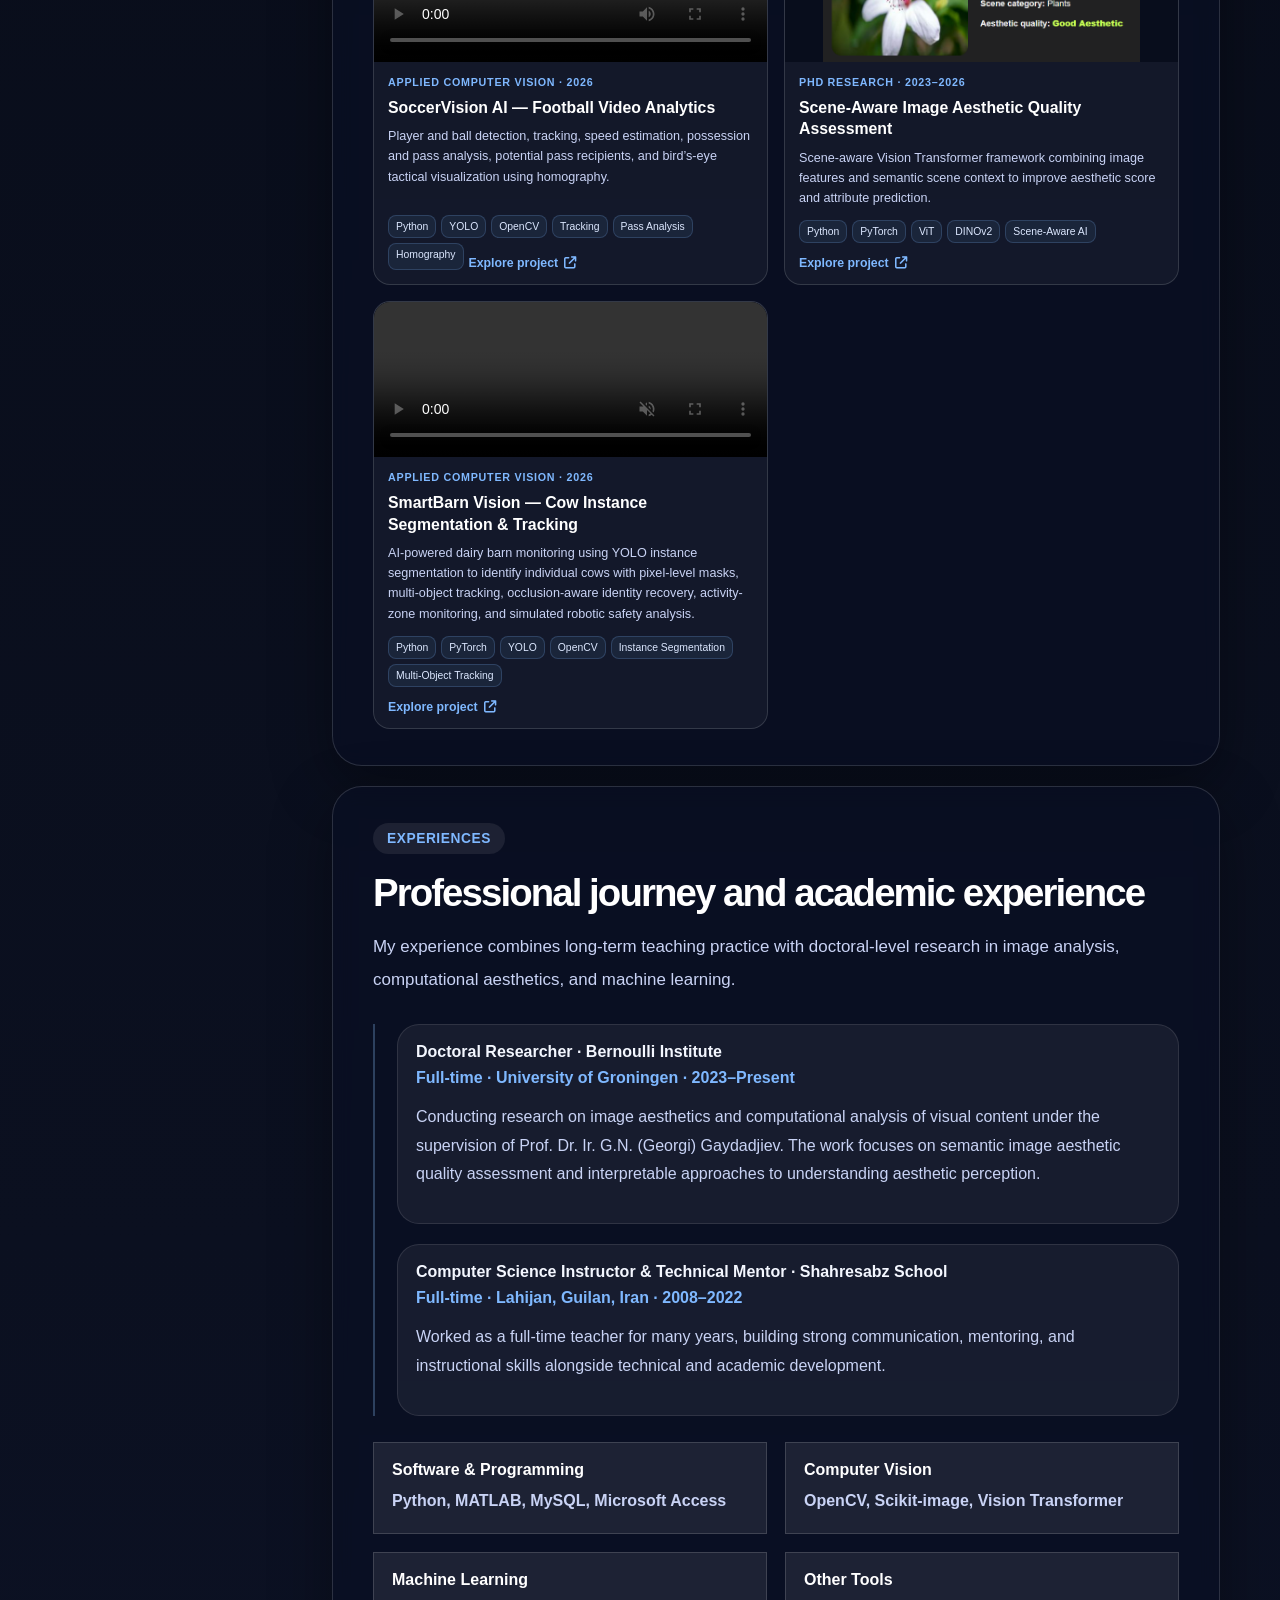
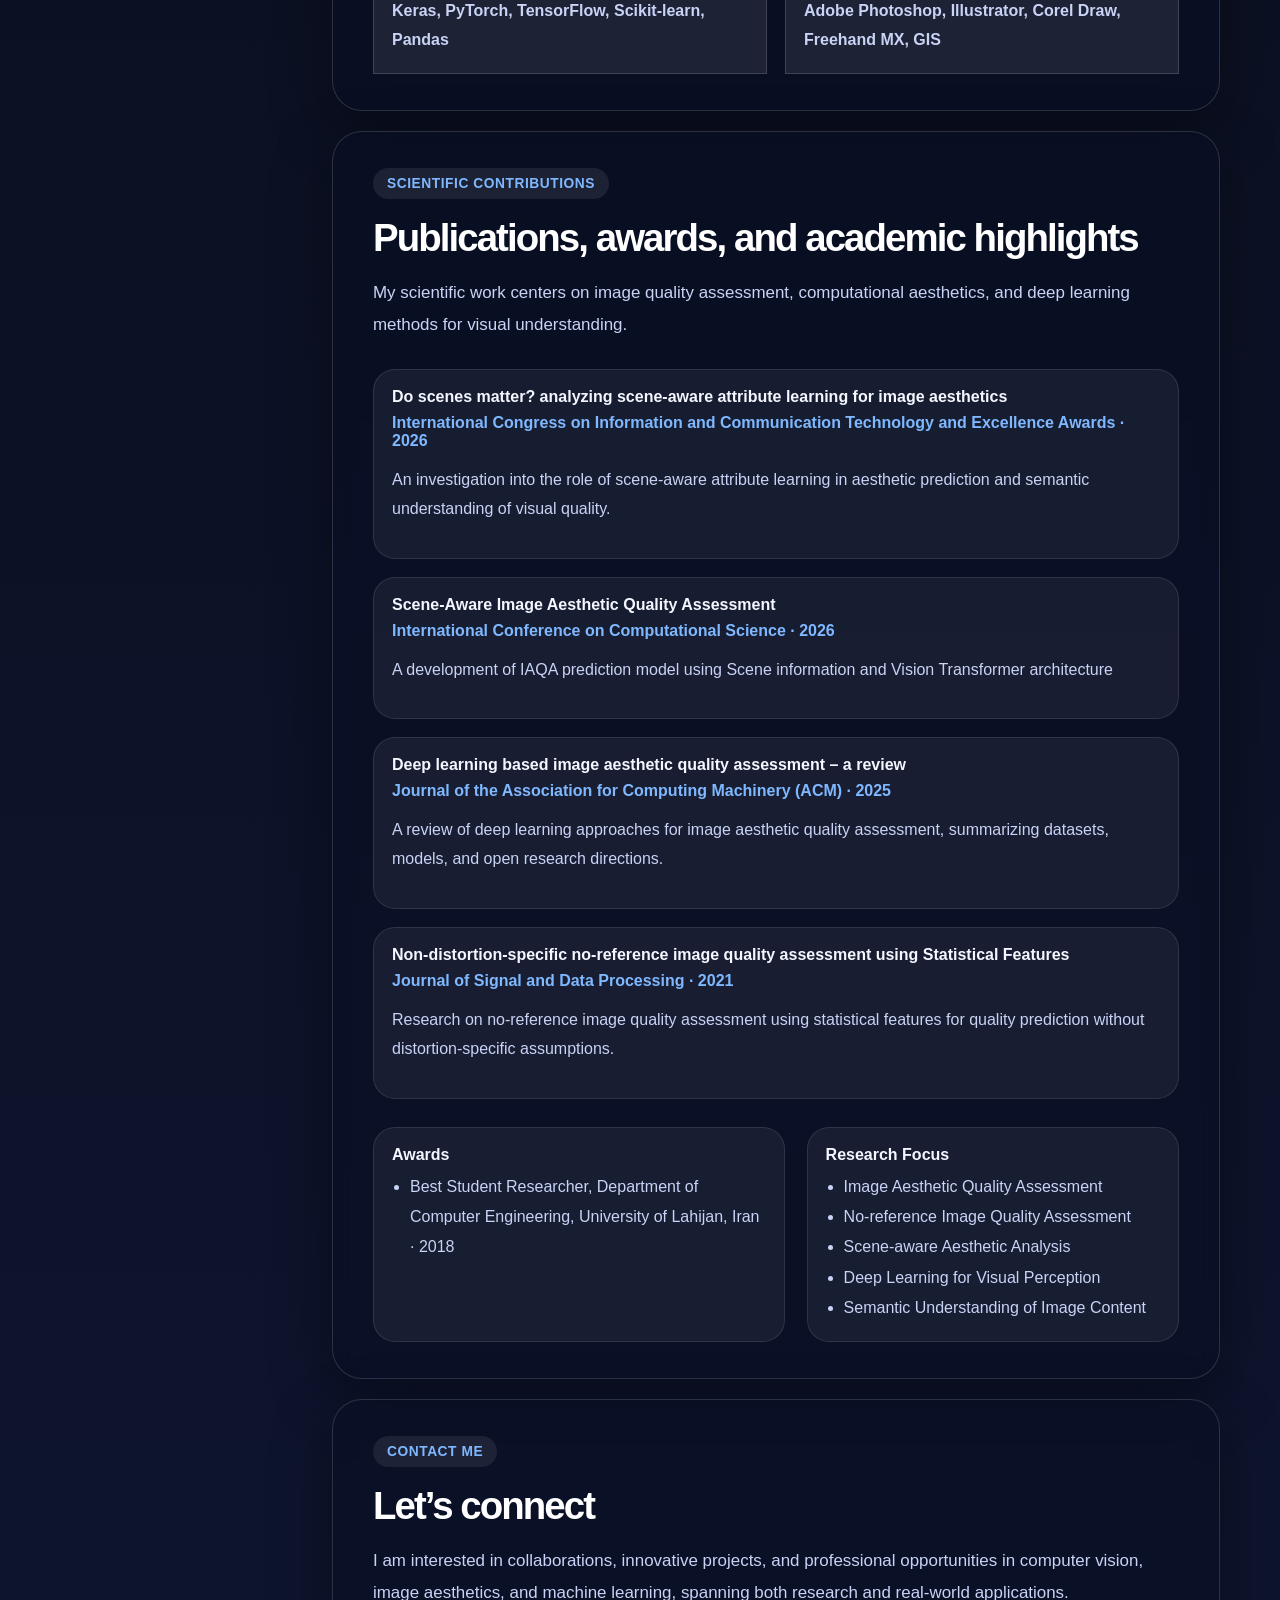
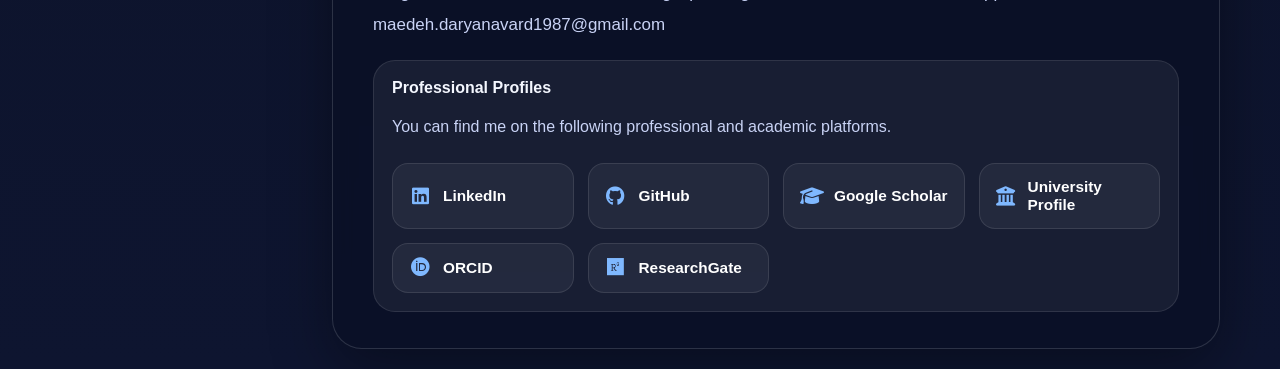
==== commit 75f74c39: "Update index.html" ====
--- a/index.html
+++ b/index.html
@@ -149,6 +149,15 @@
           <p class="sample-summary">Player and ball detection, tracking, speed estimation, possession and pass analysis, potential pass recipients, and bird’s-eye tactical visualization using homography.</p>
           <div class="sample-tags">
             <span>Python</span><span>YOLO</span><span>OpenCV</span><span>Tracking</span><span>Pass Analysis</span><span>Homography</span>
+            <a
+            class="sample-link"
+            href="https://github.com/Maedeh-Daryanavard/Soccer-Match-Intelligence-and-pass-analysis"
+            target="_blank"
+            rel="noopener noreferrer"
+          >
+            Explore project
+            <i class="fa-solid fa-arrow-up-right-from-square"></i>
+          </a>
           </div>
         </div>
       </article>
@@ -220,7 +229,7 @@
       
           <a
             class="sample-link"
-            href="https://github.com/YOUR_USERNAME/SmartBarn-Vision-Cow-Tracking-and-Instance-Segmentation"
+            href="https://github.com/Maedeh-Daryanavard/SmartBarn-Vision-Cow-Tracking-and-Instance-Segmentation"
             target="_blank"
             rel="noopener noreferrer"
           >
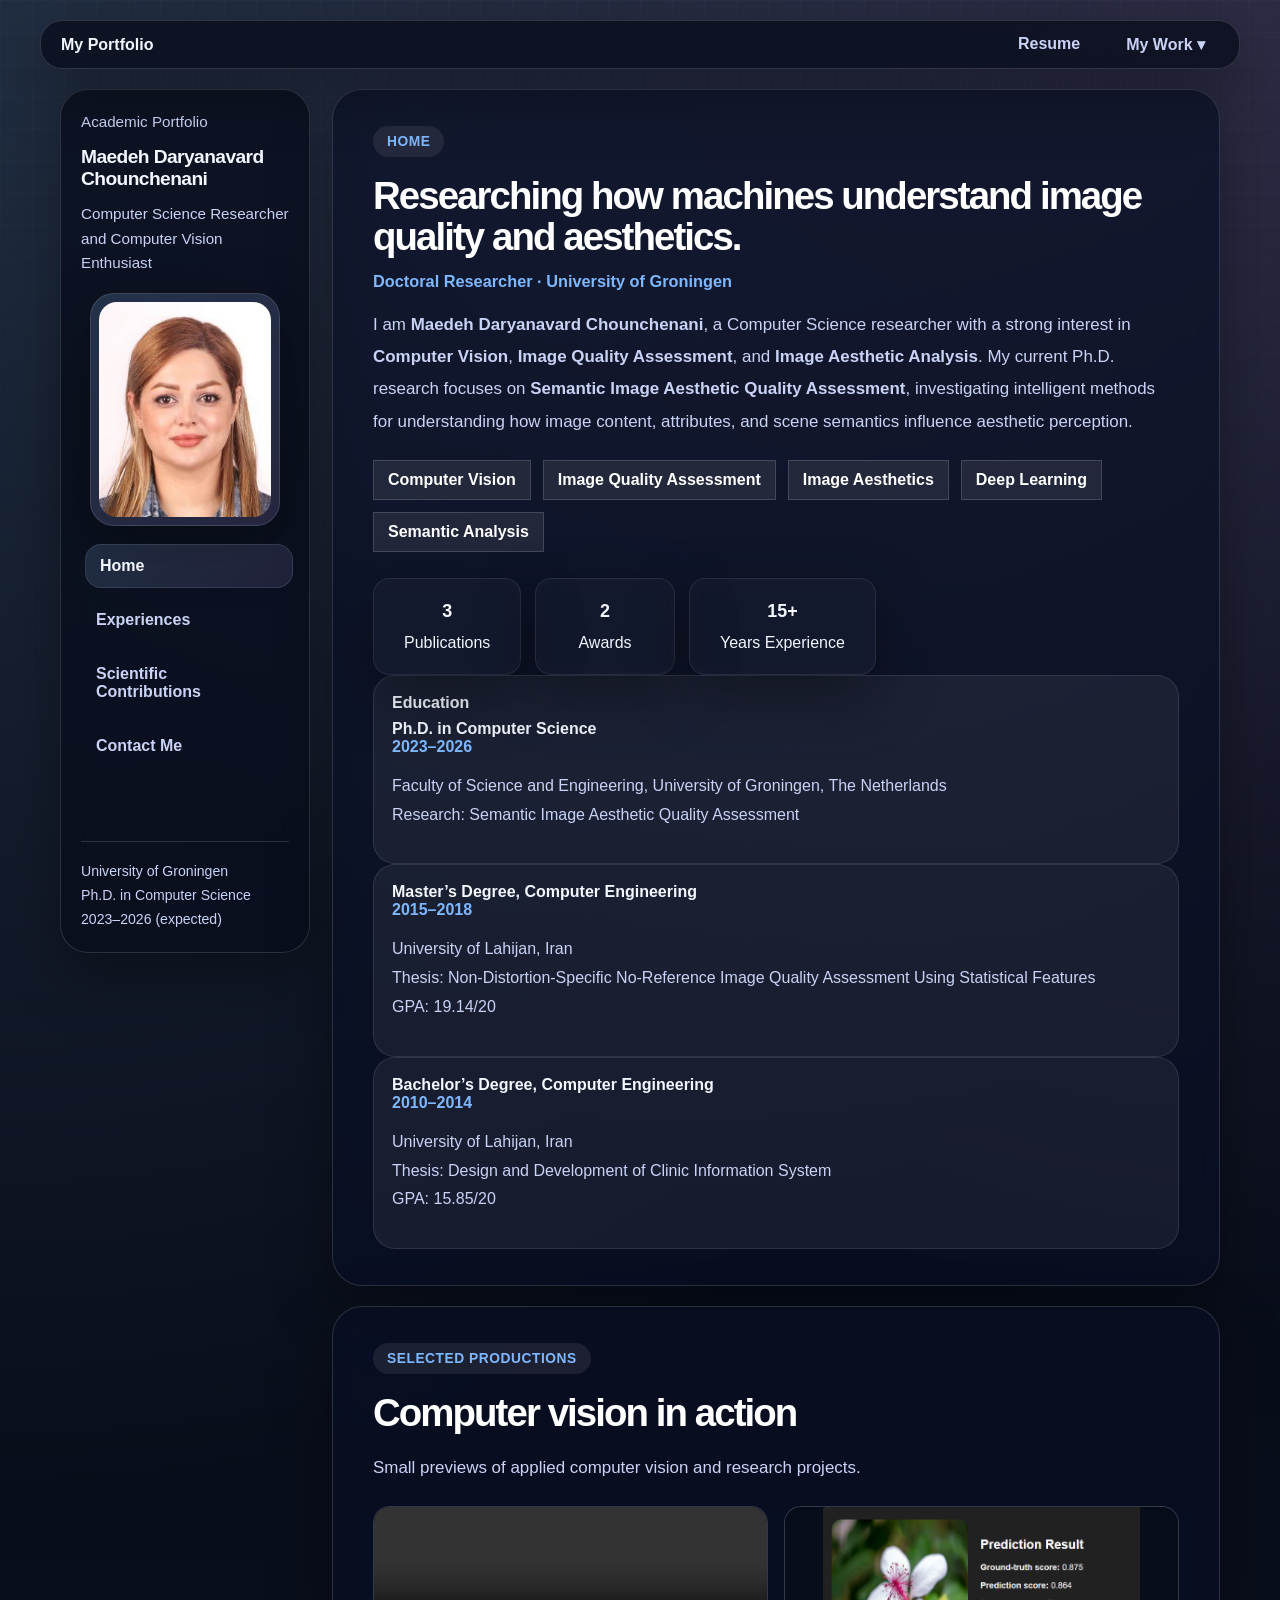
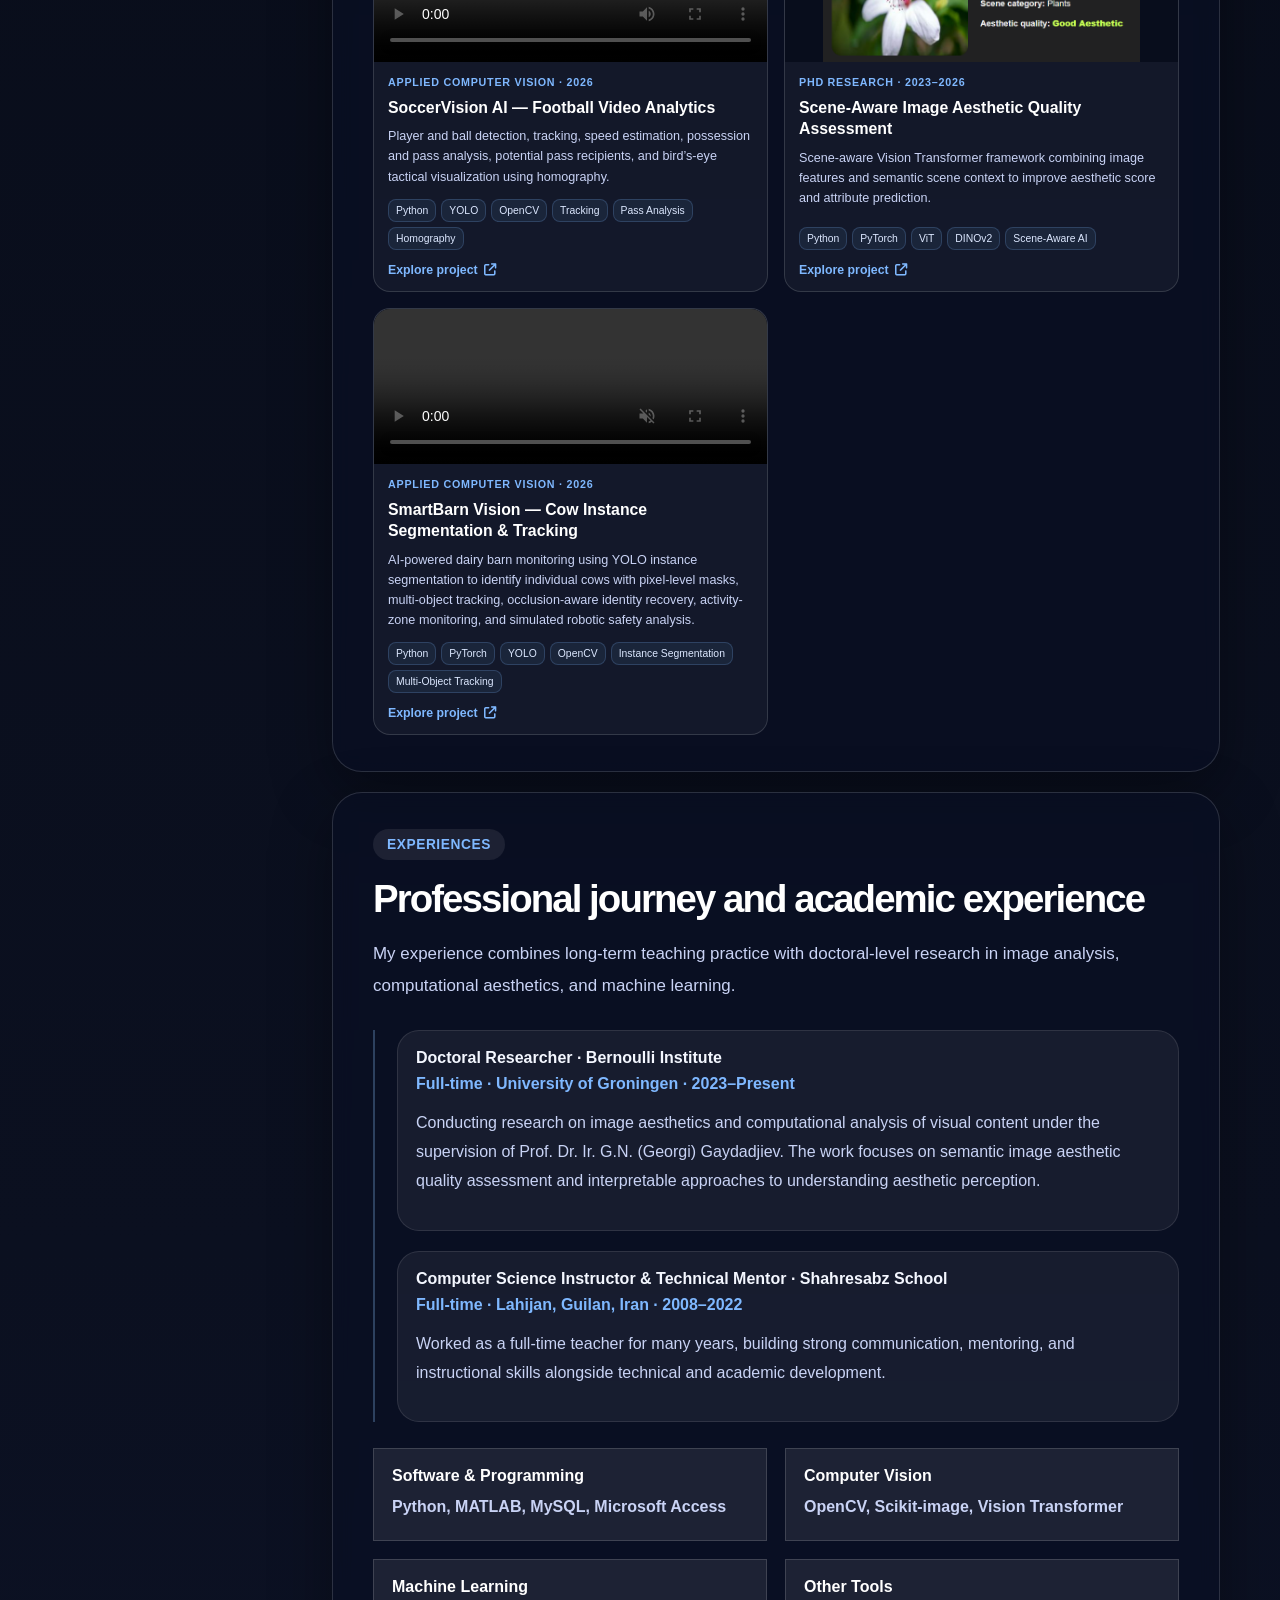
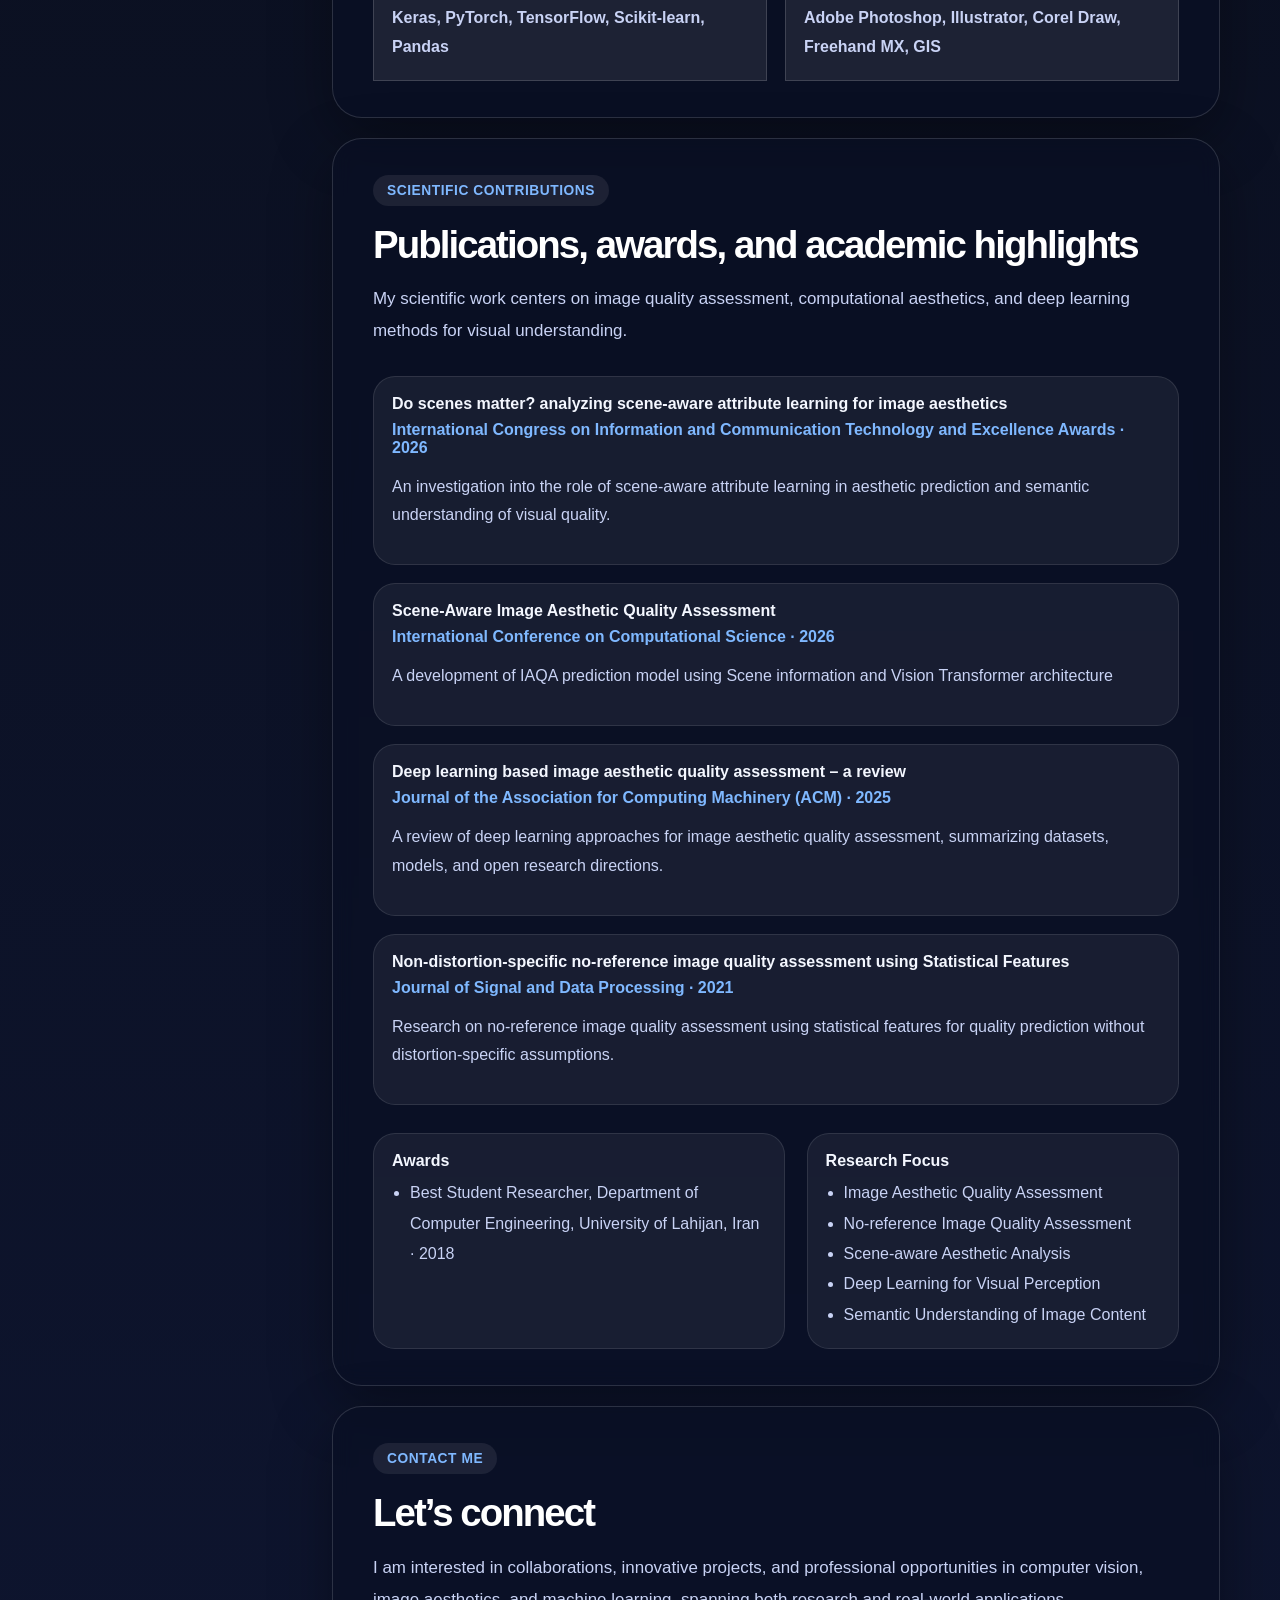
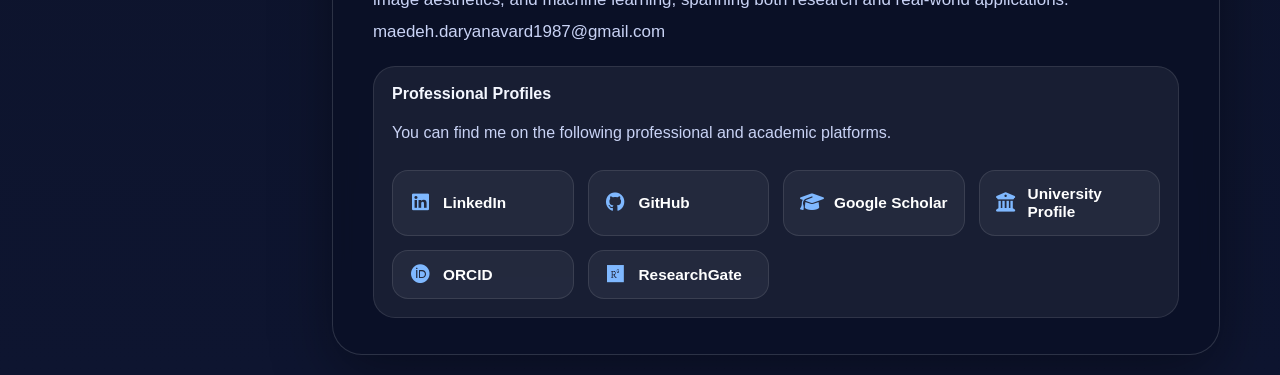
==== commit 4155550f: "Update index.html" ====
--- a/index.html
+++ b/index.html
@@ -149,7 +149,8 @@
           <p class="sample-summary">Player and ball detection, tracking, speed estimation, possession and pass analysis, potential pass recipients, and bird’s-eye tactical visualization using homography.</p>
           <div class="sample-tags">
             <span>Python</span><span>YOLO</span><span>OpenCV</span><span>Tracking</span><span>Pass Analysis</span><span>Homography</span>
-            <a
+          </div>
+          <a
             class="sample-link"
             href="https://github.com/Maedeh-Daryanavard/Soccer-Match-Intelligence-and-pass-analysis"
             target="_blank"
@@ -158,7 +159,6 @@
             Explore project
             <i class="fa-solid fa-arrow-up-right-from-square"></i>
           </a>
-          </div>
         </div>
       </article>
       <article class="sample-card">
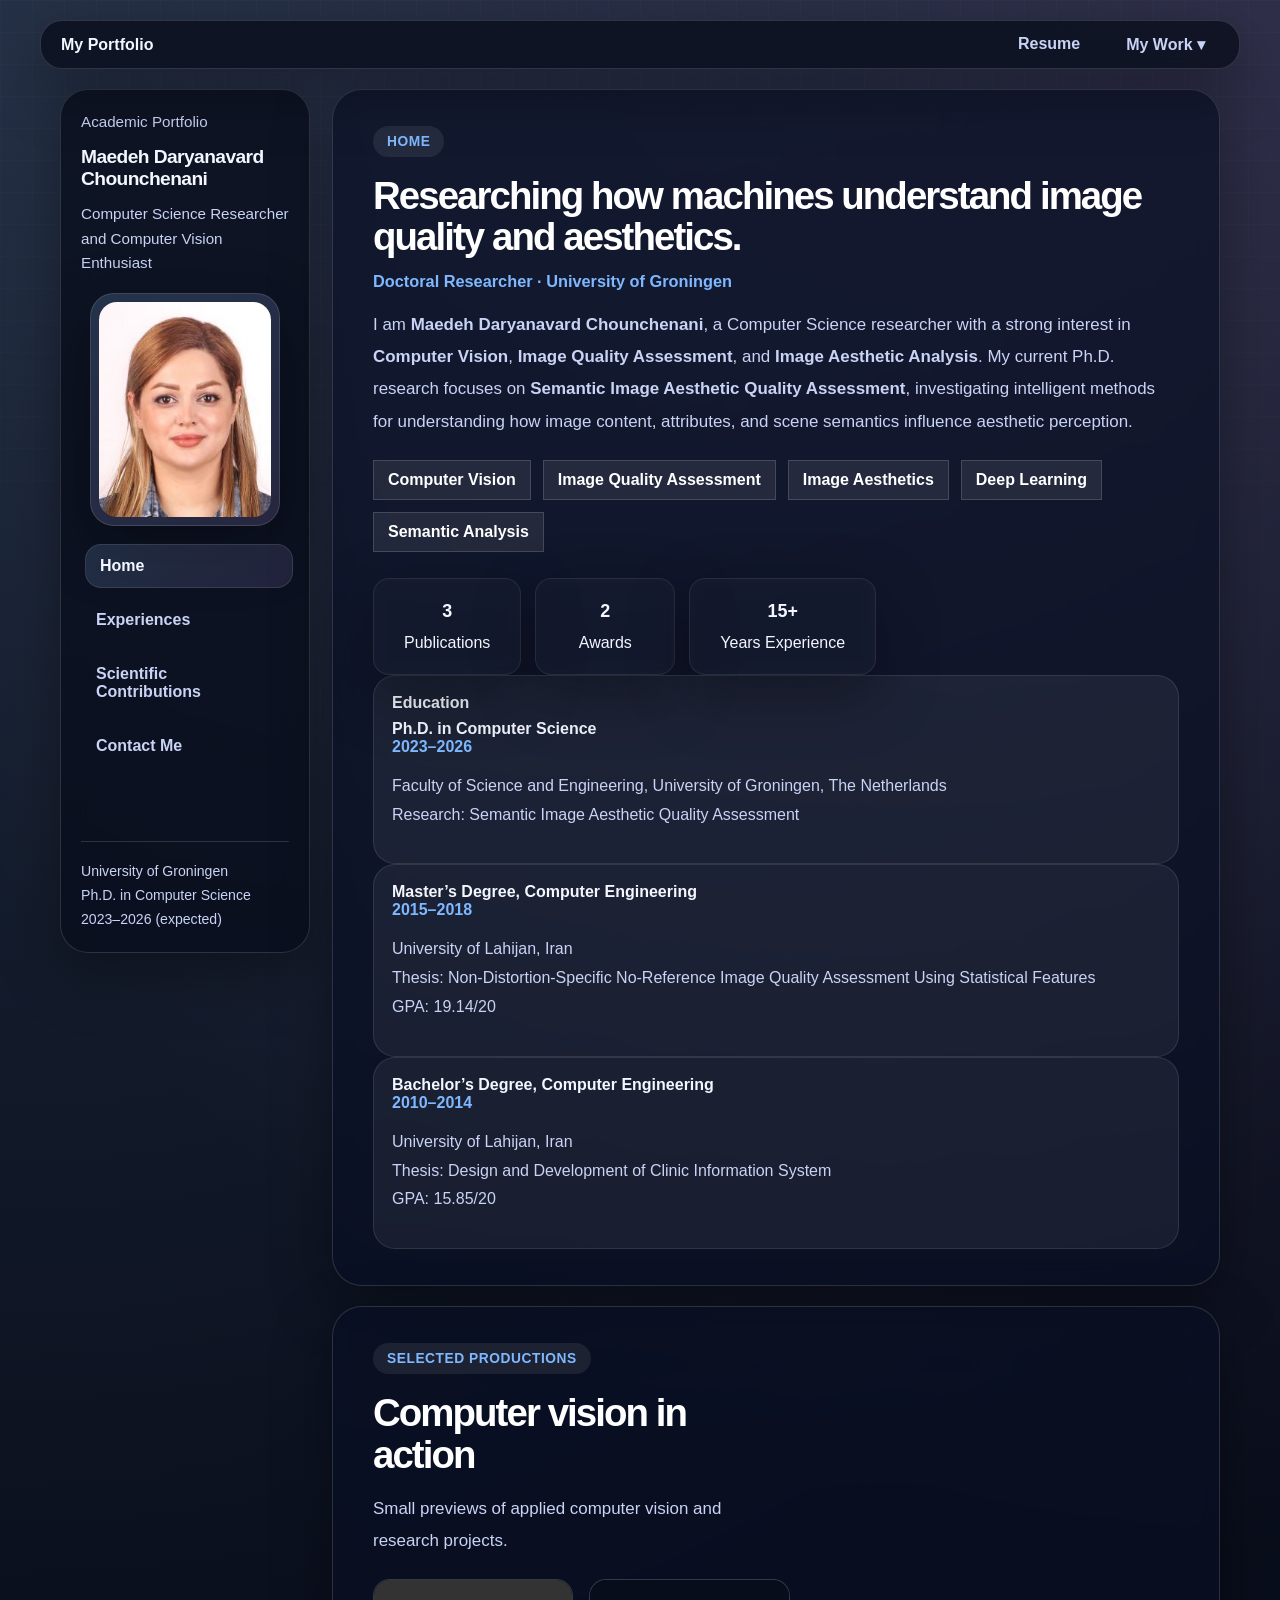
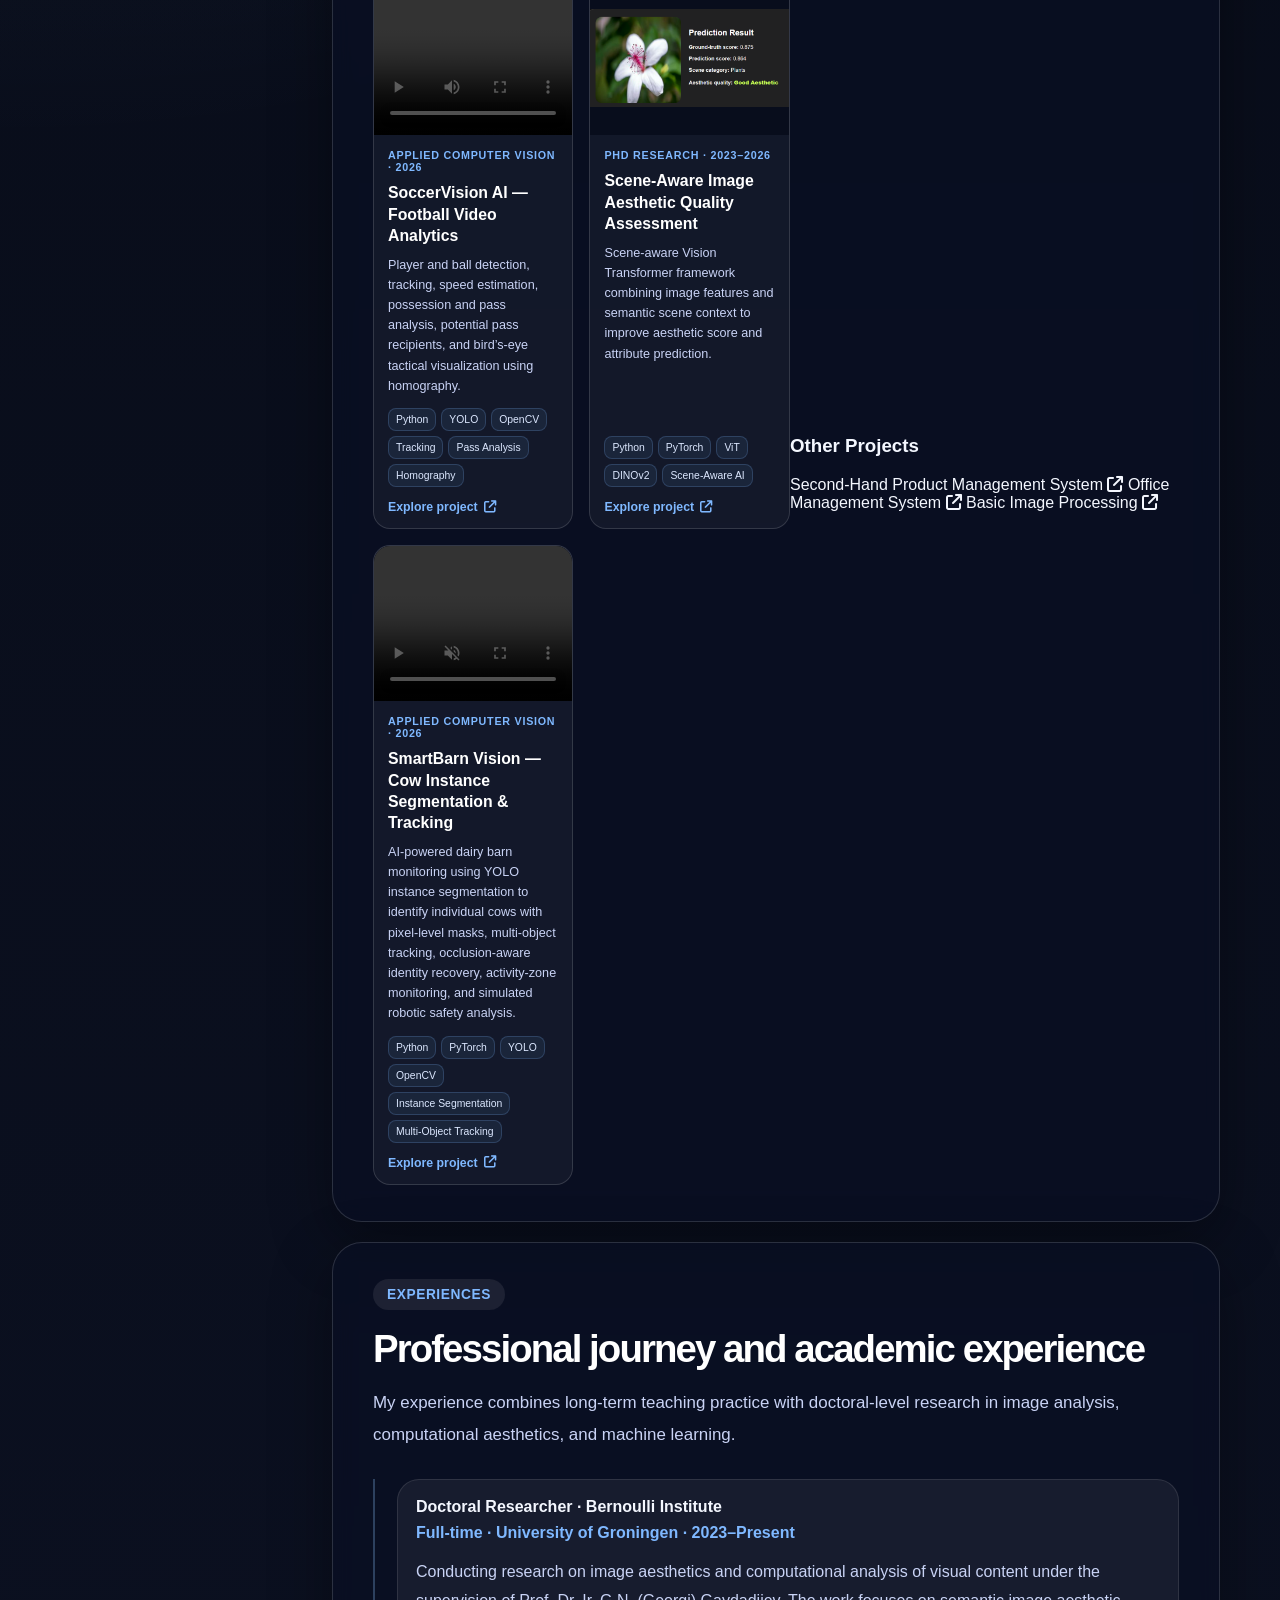
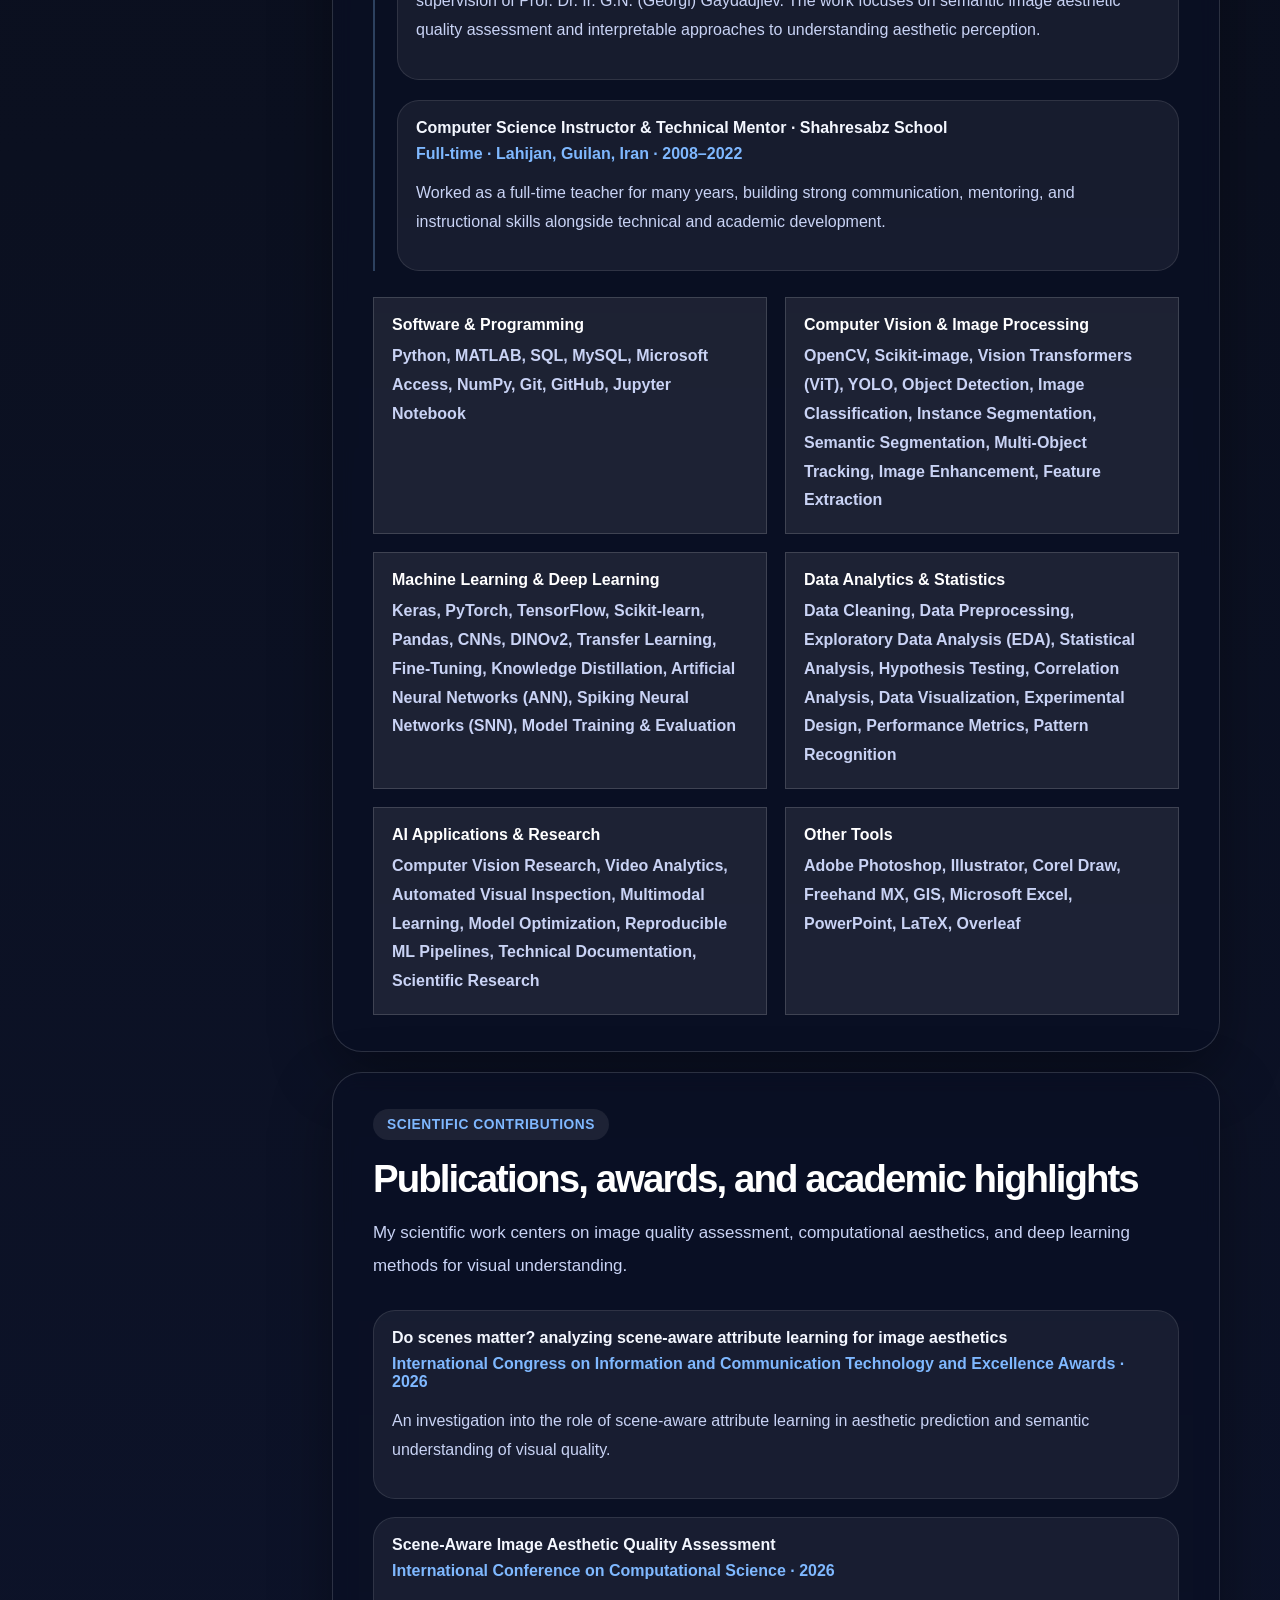
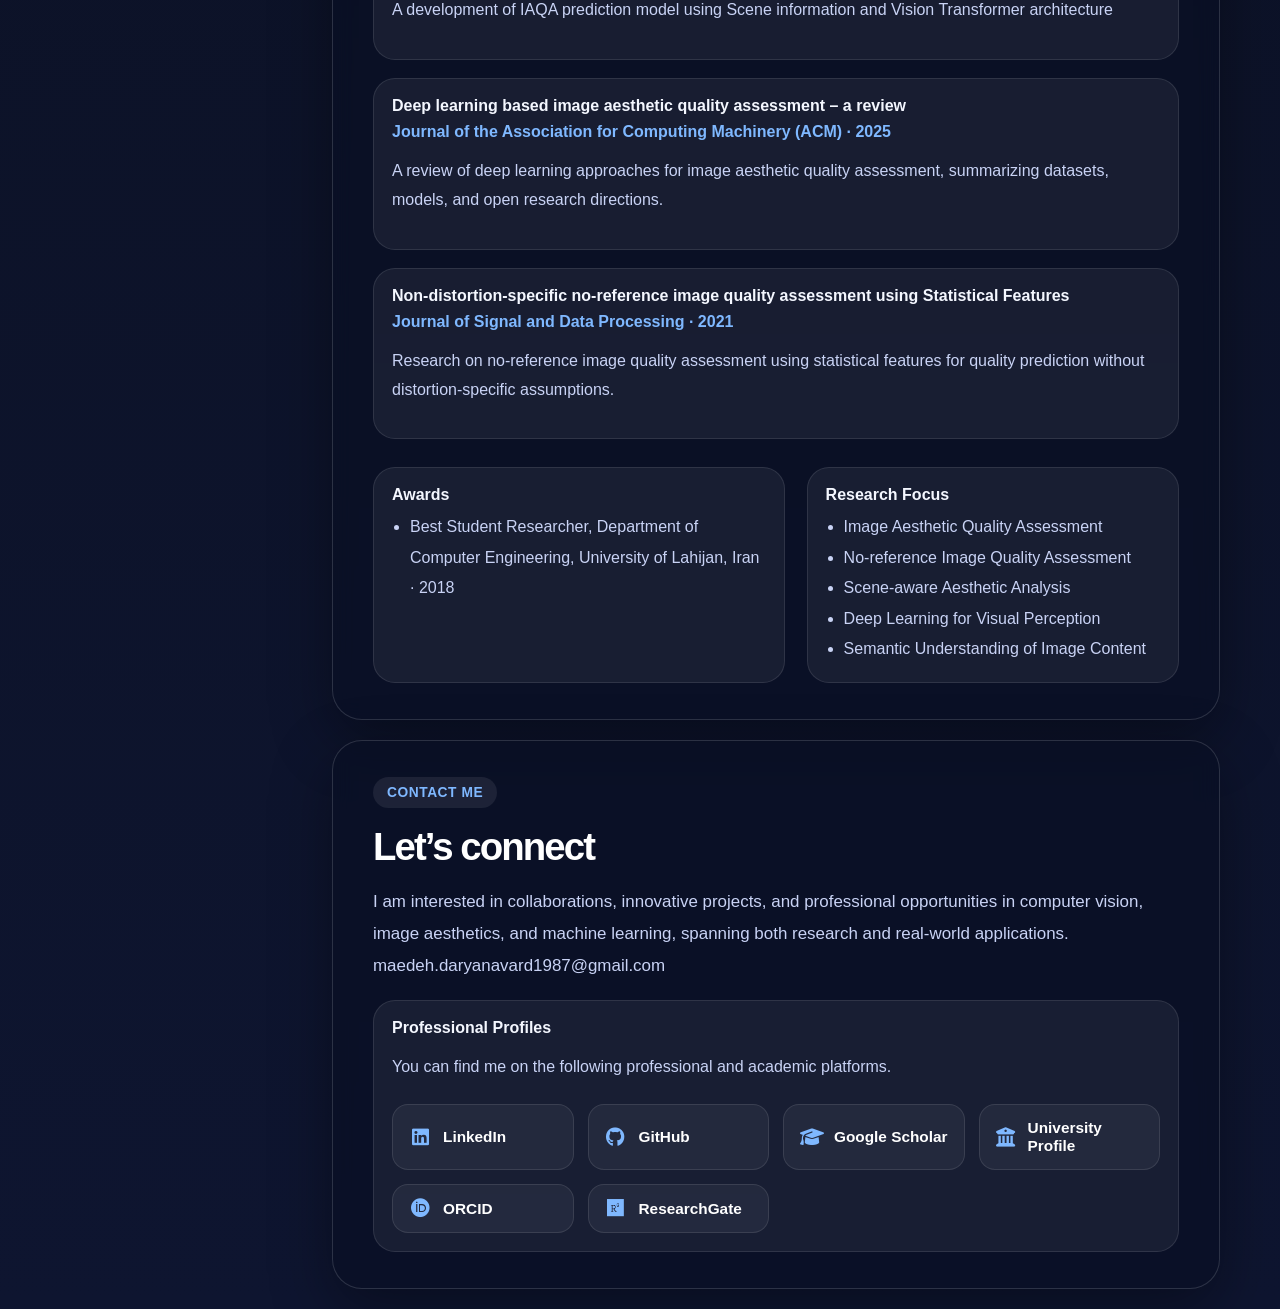
==== commit 697001f5: "Enhance skills section and add project links Added links to other projects and expanded skills secti" ====
--- a/index.html
+++ b/index.html
@@ -241,6 +241,29 @@
       </article>
 
     </div>
+    </div>
+    <div class="other-projects-box">
+  
+    <h3 class="other-projects-title">Other Projects</h3>
+  
+    <div class="other-projects-links">
+  
+      <a href="resume/project/Second_Hand_Product_Management_System.html">
+        Second-Hand Product Management System
+        <i class="fa-solid fa-arrow-up-right-from-square"></i>
+      </a>
+  
+      <a href="resume/project/Office_Management_System.html">
+        Office Management System
+        <i class="fa-solid fa-arrow-up-right-from-square"></i>
+      </a>
+  
+      <a href="resume/project/Basic_Image_Processing.html">
+        Basic Image Processing
+        <i class="fa-solid fa-arrow-up-right-from-square"></i>
+      </a>
+  
+    </div>
   </div>
 </section>
             
@@ -270,25 +293,63 @@
             </div>
           </div>
 
-          <div class="skills-grid">
-            <div class="skill-card">
-              <h4>Software & Programming</h4>
-              <p>Python, MATLAB, MySQL, Microsoft Access</p>
-            </div>
-            <div class="skill-card">
-              <h4>Computer Vision</h4>
-              <p>OpenCV, Scikit-image, Vision Transformer</p>
-            </div>
-            <div class="skill-card">
-              <h4>Machine Learning</h4>
-              <p>Keras, PyTorch, TensorFlow, Scikit-learn, Pandas</p>
-            </div>
-            <div class="skill-card">
-              <h4>Other Tools</h4>
-              <p>Adobe Photoshop, Illustrator, Corel Draw, Freehand MX, GIS</p>
-            </div>
-          </div>
-        </div>
+          
+        <div class="skills-grid">
+        
+          <div class="skill-card">
+            <h4>Software & Programming</h4>
+            <p>Python, MATLAB, SQL, MySQL, Microsoft Access,
+               NumPy, Git, GitHub, Jupyter Notebook</p>
+          </div>
+        
+          <div class="skill-card">
+            <h4>Computer Vision & Image Processing</h4>
+            <p>OpenCV, Scikit-image, Vision Transformers (ViT),
+               YOLO, Object Detection, Image Classification,
+               Instance Segmentation, Semantic Segmentation,
+               Multi-Object Tracking, Image Enhancement,
+               Feature Extraction</p>
+          </div>
+        
+          <div class="skill-card">
+            <h4>Machine Learning & Deep Learning</h4>
+            <p>Keras, PyTorch, TensorFlow, Scikit-learn,
+               Pandas, CNNs, DINOv2, Transfer Learning,
+               Fine-Tuning, Knowledge Distillation,
+               Artificial Neural Networks (ANN),
+               Spiking Neural Networks (SNN),
+               Model Training & Evaluation</p>
+          </div>
+        
+          <div class="skill-card">
+            <h4>Data Analytics & Statistics</h4>
+            <p>Data Cleaning, Data Preprocessing,
+               Exploratory Data Analysis (EDA),
+               Statistical Analysis, Hypothesis Testing,
+               Correlation Analysis, Data Visualization,
+               Experimental Design, Performance Metrics,
+               Pattern Recognition</p>
+          </div>
+        
+          <div class="skill-card">
+            <h4>AI Applications & Research</h4>
+            <p>Computer Vision Research, Video Analytics,
+               Automated Visual Inspection,
+               Multimodal Learning, Model Optimization,
+               Reproducible ML Pipelines,
+               Technical Documentation,
+               Scientific Research</p>
+          </div>
+        
+          <div class="skill-card">
+            <h4>Other Tools</h4>
+            <p>Adobe Photoshop, Illustrator, Corel Draw,
+               Freehand MX, GIS, Microsoft Excel,
+               PowerPoint, LaTeX, Overleaf</p>
+          </div>
+        
+        </div>
+
       </section>
 
       <section id="contributions" class="section">
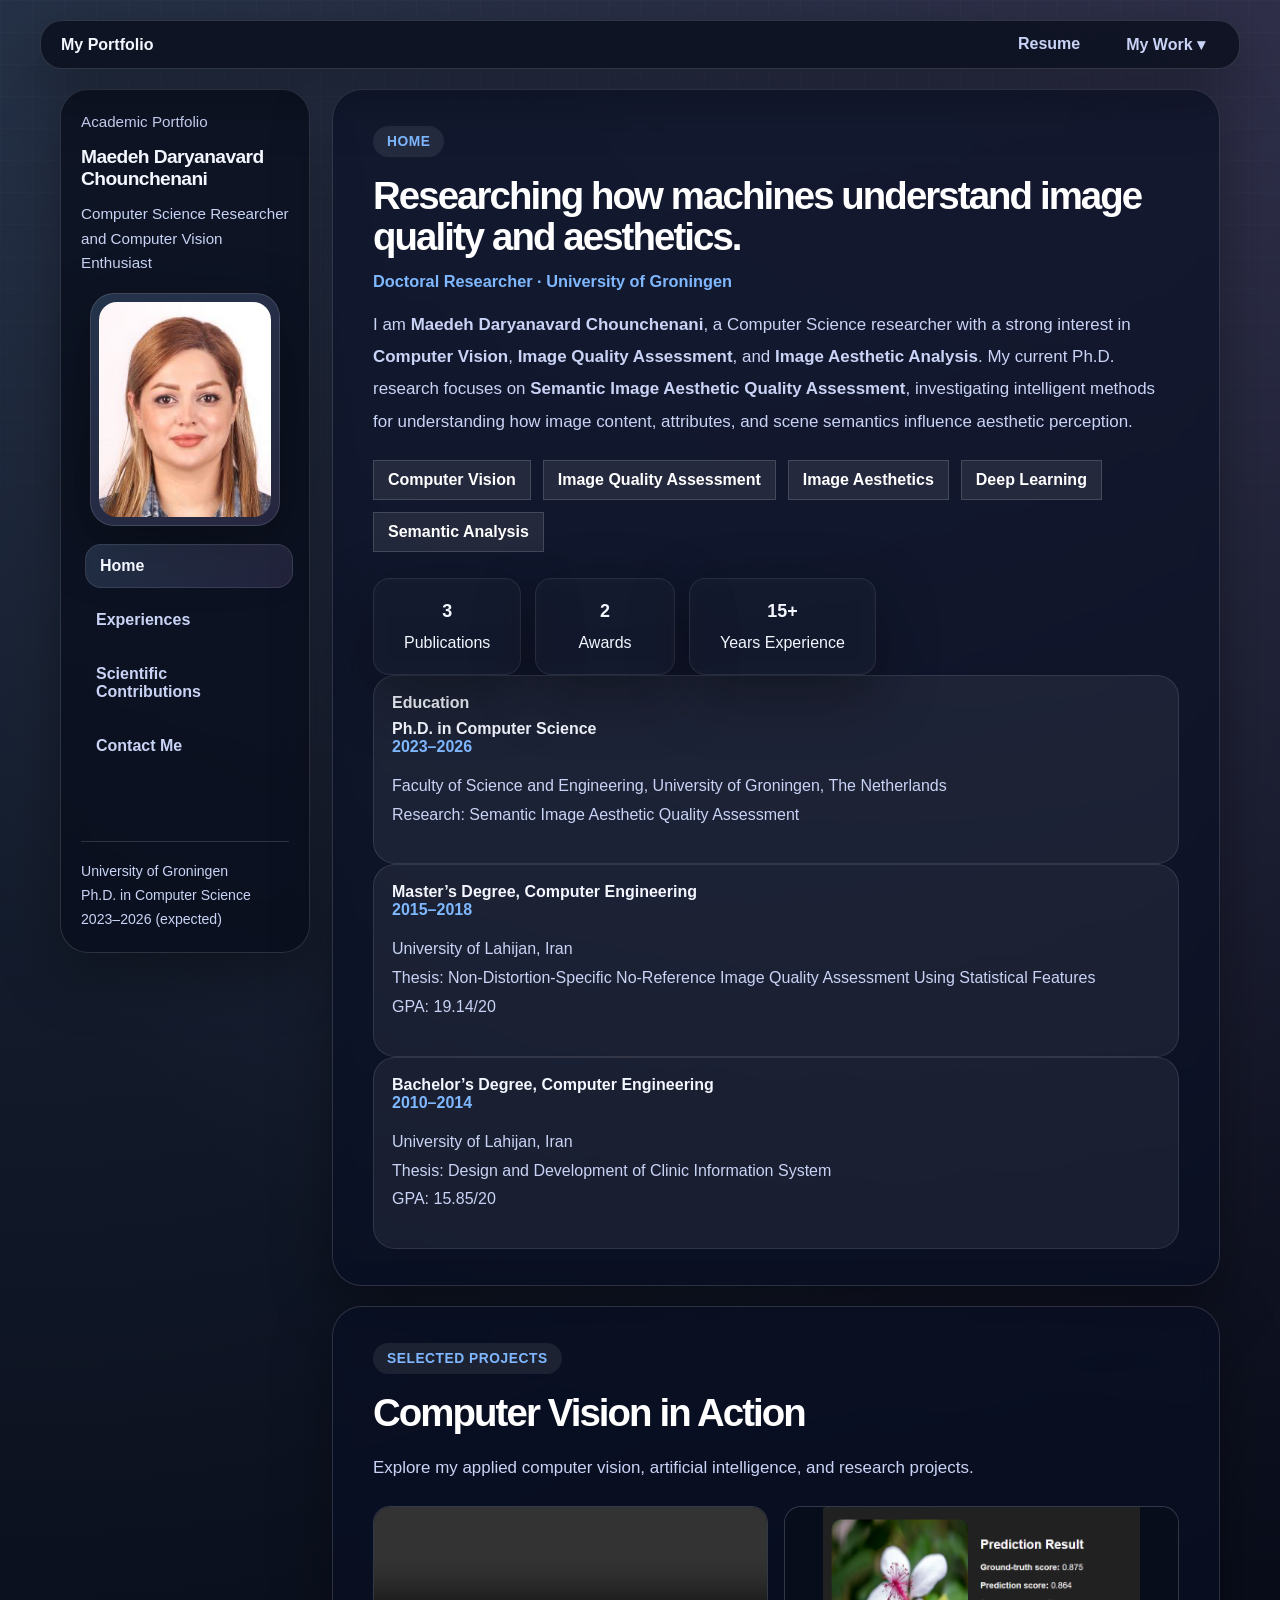
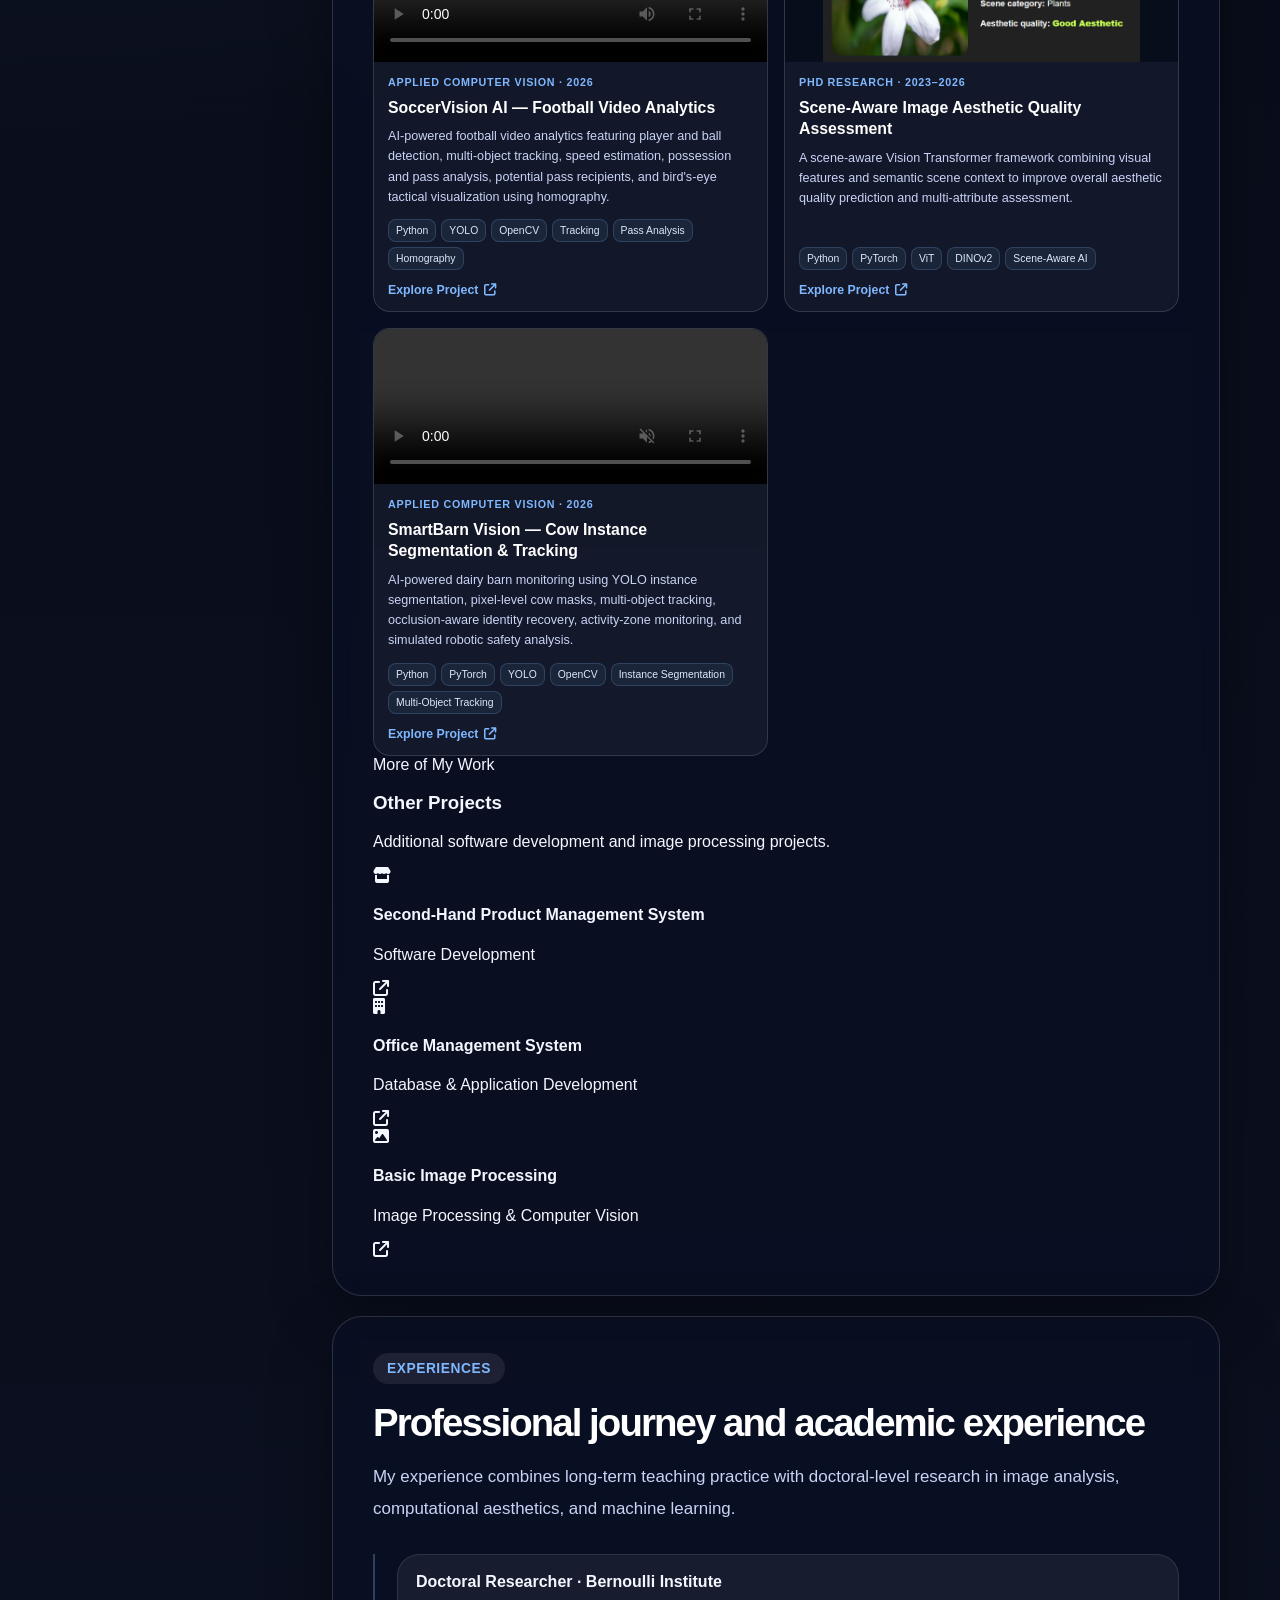
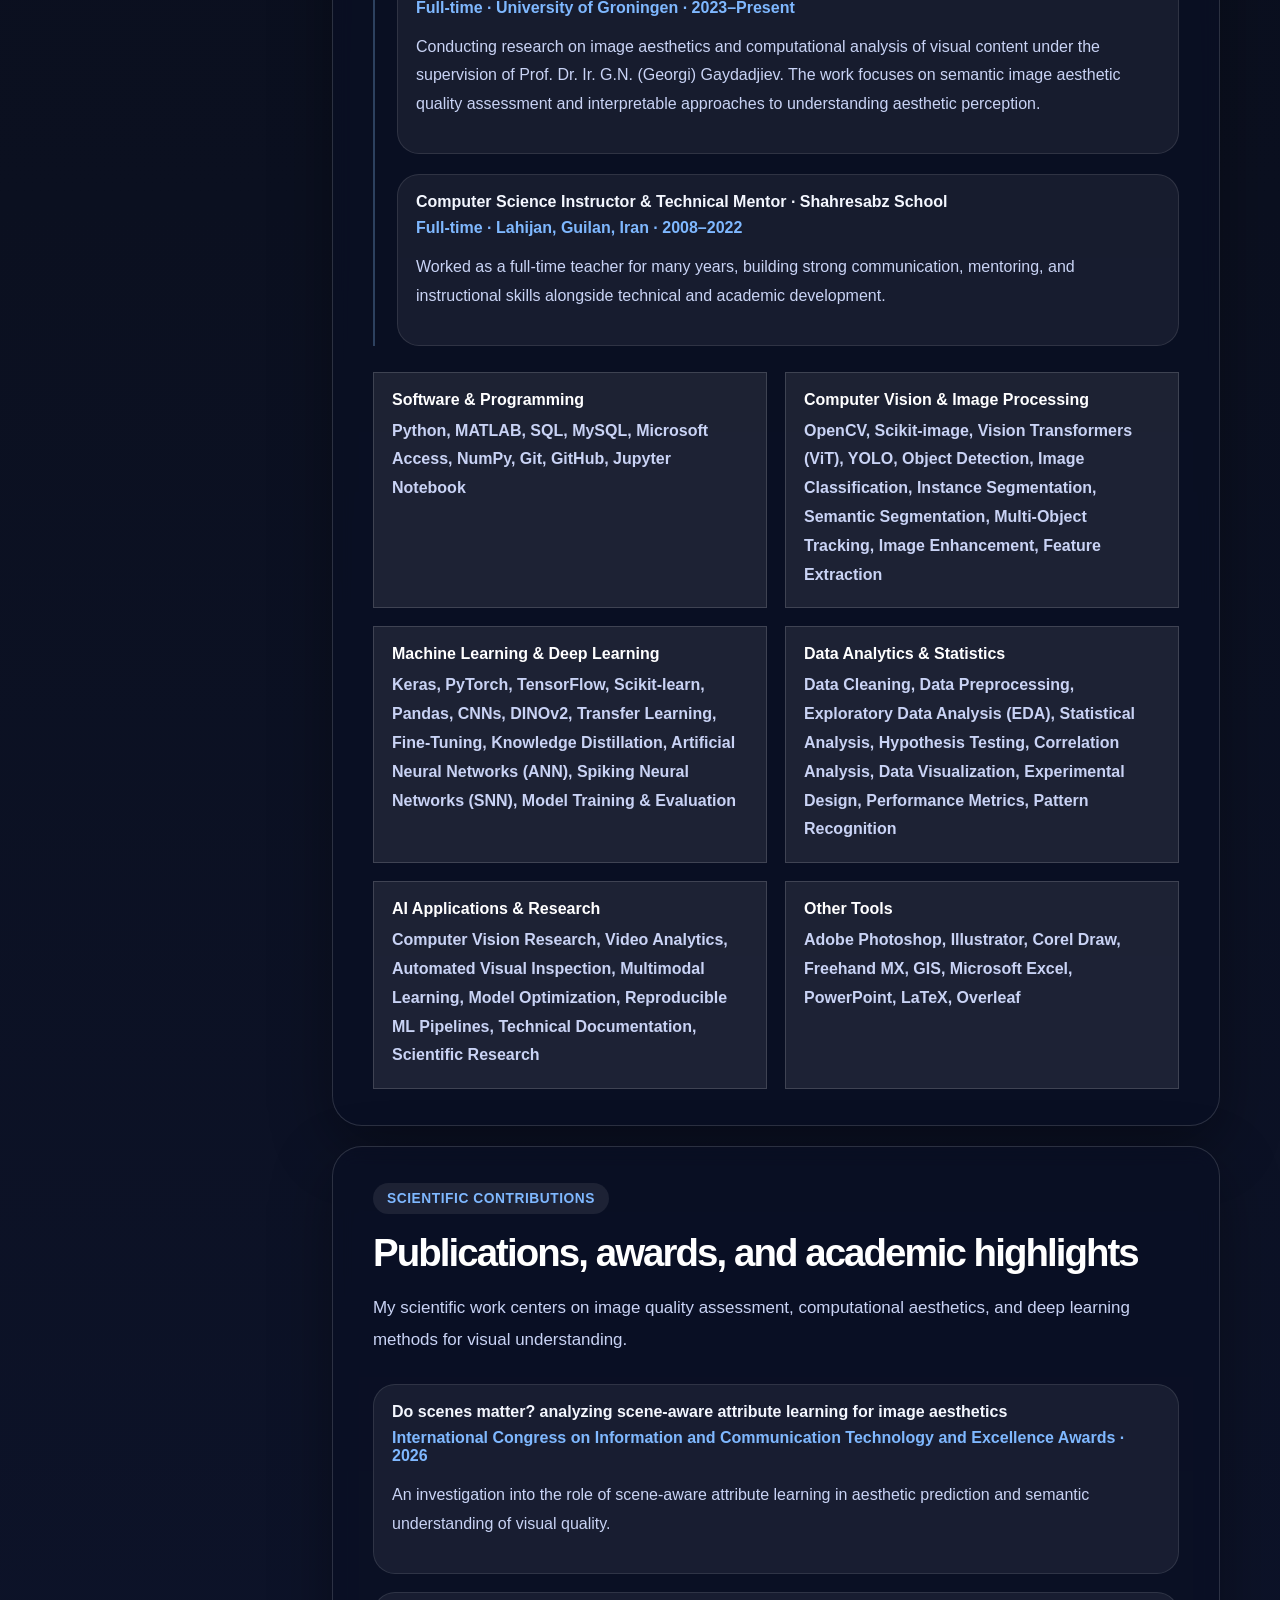
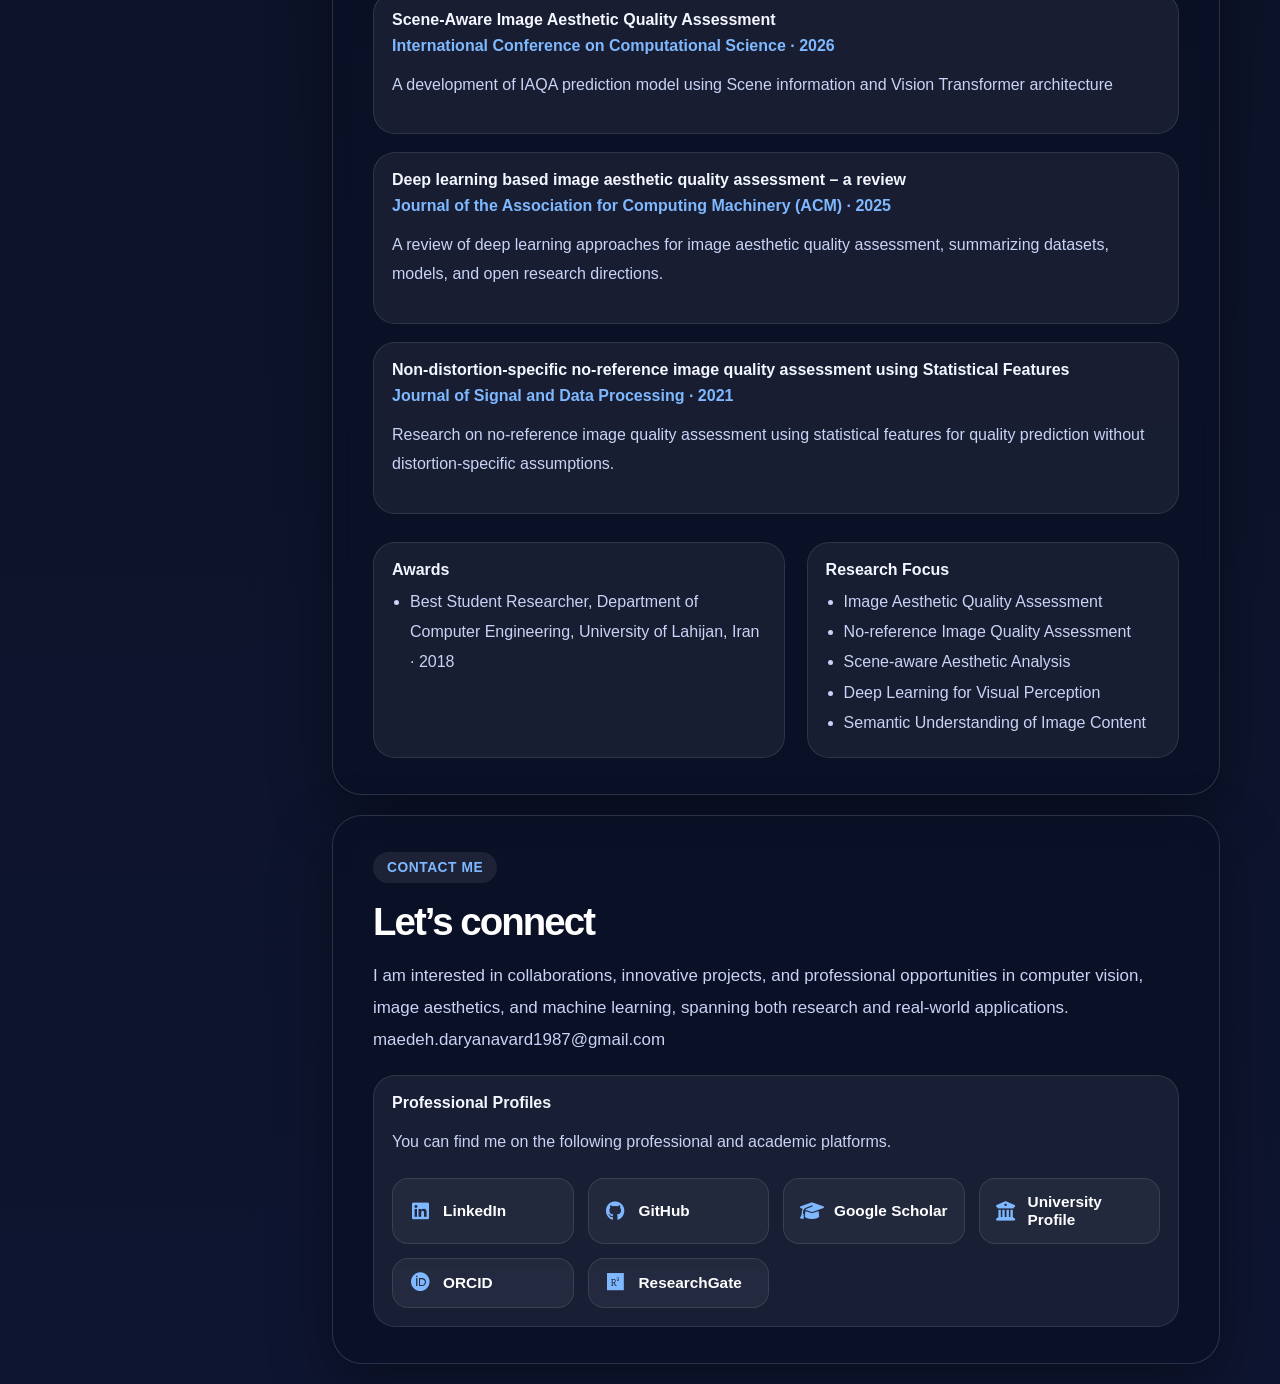
==== commit 684793ef: "Refactor projects section in index.html Updated project descriptions and formatting in the projects " ====
--- a/index.html
+++ b/index.html
@@ -126,72 +126,144 @@
             </div>
           </div>
       </section>
-      <!-- =====================================================
-           SELECTED PROJECTS SECTION
-      ===================================================== -->
       
-      <section id="projects" class="section">
+<!-- ==========================================
+     SELECTED PROJECTS
+========================================== -->
+
+<section id="projects" class="section">
   <div class="section-inner">
-    <div class="eyebrow">Selected Productions</div>
-    <h2 class="section-title">Computer vision in action</h2>
-    <p class="lead">Small previews of applied computer vision and research projects.</p>
+
+    <div class="eyebrow">Selected Projects</div>
+    <h2 class="section-title">Computer Vision in Action</h2>
+    <p class="lead">
+      Explore my applied computer vision, artificial
+      intelligence, and research projects.
+    </p>
+
+    <!-- MAIN PROJECTS -->
     <div class="samples-grid">
+
+      <!-- PROJECT 1: SOCCERVISION -->
       <article class="sample-card">
+
         <div class="sample-media">
-          <video controls preload="metadata" playsinline aria-label="SoccerVision AI demonstration">
-            <source src="video/soccer-ir_pass_main_camera_h264.mp4" type="video/mp4">
+          <video
+            controls
+            preload="metadata"
+            playsinline
+            aria-label="SoccerVision AI demonstration"
+          >
+            <source
+              src="video/soccer-ir_pass_main_camera_h264.mp4"
+              type="video/mp4"
+            >
             Your browser does not support HTML5 video.
           </video>
         </div>
+
         <div class="sample-body">
-          <span class="sample-category">Applied Computer Vision · 2026</span>
-          <h3 class="sample-title">SoccerVision AI — Football Video Analytics</h3>
-          <p class="sample-summary">Player and ball detection, tracking, speed estimation, possession and pass analysis, potential pass recipients, and bird’s-eye tactical visualization using homography.</p>
+          <span class="sample-category">
+            Applied Computer Vision · 2026
+          </span>
+
+          <h3 class="sample-title">
+            SoccerVision AI — Football Video Analytics
+          </h3>
+
+          <p class="sample-summary">
+            AI-powered football video analytics featuring
+            player and ball detection, multi-object tracking,
+            speed estimation, possession and pass analysis,
+            potential pass recipients, and bird's-eye tactical
+            visualization using homography.
+          </p>
+
           <div class="sample-tags">
-            <span>Python</span><span>YOLO</span><span>OpenCV</span><span>Tracking</span><span>Pass Analysis</span><span>Homography</span>
-          </div>
+            <span>Python</span>
+            <span>YOLO</span>
+            <span>OpenCV</span>
+            <span>Tracking</span>
+            <span>Pass Analysis</span>
+            <span>Homography</span>
+          </div>
+
           <a
             class="sample-link"
             href="https://github.com/Maedeh-Daryanavard/Soccer-Match-Intelligence-and-pass-analysis"
             target="_blank"
             rel="noopener noreferrer"
           >
-            Explore project
+            Explore Project
             <i class="fa-solid fa-arrow-up-right-from-square"></i>
           </a>
         </div>
       </article>
+
+      <!-- PROJECT 2: IAQA -->
       <article class="sample-card">
+
         <div class="sample-media">
-          <a href="resume/project/IAQA_Image_Processing.html" target="_blank" rel="noopener noreferrer" aria-label="View IAQA research project">
-            <img src="images/IAQA-preview.png" alt="Scene-Aware Image Aesthetic Quality Assessment preview" loading="lazy">
+          <a
+            href="resume/project/IAQA_Image_Processing.html"
+            target="_blank"
+            rel="noopener noreferrer"
+            aria-label="View IAQA research project"
+          >
+            <img
+              src="images/IAQA-preview.png"
+              alt="Scene-Aware Image Aesthetic Quality Assessment"
+              loading="lazy"
+            >
           </a>
         </div>
+
         <div class="sample-body">
-          <span class="sample-category">PhD Research · 2023–2026</span>
-          <h3 class="sample-title">Scene-Aware Image Aesthetic Quality Assessment</h3>
-          <p class="sample-summary">Scene-aware Vision Transformer framework combining image features and semantic scene context to improve aesthetic score and attribute prediction.</p>
+          <span class="sample-category">
+            PhD Research · 2023–2026
+          </span>
+
+          <h3 class="sample-title">
+            Scene-Aware Image Aesthetic Quality Assessment
+          </h3>
+
+          <p class="sample-summary">
+            A scene-aware Vision Transformer framework
+            combining visual features and semantic scene
+            context to improve overall aesthetic quality
+            prediction and multi-attribute assessment.
+          </p>
+
           <div class="sample-tags">
-            <span>Python</span><span>PyTorch</span><span>ViT</span><span>DINOv2</span><span>Scene-Aware AI</span>
-          </div>
-          <a class="sample-link" href="resume/project/IAQA_Image_Processing.html" target="_blank" rel="noopener noreferrer">Explore project <i class="fa-solid fa-arrow-up-right-from-square"></i></a>
+            <span>Python</span>
+            <span>PyTorch</span>
+            <span>ViT</span>
+            <span>DINOv2</span>
+            <span>Scene-Aware AI</span>
+          </div>
+
+          <a
+            class="sample-link"
+            href="resume/project/IAQA_Image_Processing.html"
+            target="_blank"
+            rel="noopener noreferrer"
+          >
+            Explore Project
+            <i class="fa-solid fa-arrow-up-right-from-square"></i>
+          </a>
         </div>
       </article>
-      
-      <!-- =====================================================
-           NEW PROJECT: SMARTBARN VISION
-           Insert after the IAQA project </article>
-      ===================================================== -->
-      
+
+      <!-- PROJECT 3: SMARTBARN -->
       <article class="sample-card">
-      
+
         <div class="sample-media">
           <video
             controls
             preload="metadata"
             playsinline
             muted
-            aria-label="SmartBarn Vision cow instance segmentation demonstration"
+            aria-label="SmartBarn Vision demonstration"
           >
             <source
               src="video/cow_instance_segmentation_H264.mp4"
@@ -200,24 +272,25 @@
             Your browser does not support HTML5 video.
           </video>
         </div>
-      
+
         <div class="sample-body">
-      
           <span class="sample-category">
             Applied Computer Vision · 2026
           </span>
-      
+
           <h3 class="sample-title">
-            SmartBarn Vision — Cow Instance Segmentation & Tracking
+            SmartBarn Vision — Cow Instance Segmentation
+            &amp; Tracking
           </h3>
-      
+
           <p class="sample-summary">
-            AI-powered dairy barn monitoring using YOLO instance segmentation
-            to identify individual cows with pixel-level masks, multi-object
-            tracking, occlusion-aware identity recovery, activity-zone
-            monitoring, and simulated robotic safety analysis.
+            AI-powered dairy barn monitoring using YOLO
+            instance segmentation, pixel-level cow masks,
+            multi-object tracking, occlusion-aware identity
+            recovery, activity-zone monitoring, and
+            simulated robotic safety analysis.
           </p>
-      
+
           <div class="sample-tags">
             <span>Python</span>
             <span>PyTorch</span>
@@ -226,46 +299,125 @@
             <span>Instance Segmentation</span>
             <span>Multi-Object Tracking</span>
           </div>
-      
+
           <a
             class="sample-link"
             href="https://github.com/Maedeh-Daryanavard/SmartBarn-Vision-Cow-Tracking-and-Instance-Segmentation"
             target="_blank"
             rel="noopener noreferrer"
           >
-            Explore project
+            Explore Project
             <i class="fa-solid fa-arrow-up-right-from-square"></i>
           </a>
-      
         </div>
       </article>
 
     </div>
+    <!-- END MAIN PROJECTS -->
+
+
+    <!-- =====================================
+         OTHER PROJECTS
+    ====================================== -->
+
+    <div class="other-projects-box">
+
+      <div class="other-projects-header">
+        <div>
+          <span class="other-projects-eyebrow">
+            More of My Work
+          </span>
+
+          <h3 class="other-projects-title">
+            Other Projects
+          </h3>
+
+          <p class="other-projects-description">
+            Additional software development and image
+            processing projects.
+          </p>
+        </div>
+      </div>
+
+      <div class="other-projects-grid">
+
+        <!-- OTHER PROJECT 1 -->
+        <a
+          class="other-project-card"
+          href="resume/project/Second_Hand_Product_Management_System.html"
+        >
+          <div class="other-project-icon">
+            <i class="fa-solid fa-store"></i>
+          </div>
+
+          <div class="other-project-content">
+            <h4>
+              Second-Hand Product Management System
+            </h4>
+            <p>
+              Software Development
+            </p>
+          </div>
+
+          <span class="other-project-arrow">
+            <i class="fa-solid fa-arrow-up-right-from-square"></i>
+          </span>
+        </a>
+
+        <!-- OTHER PROJECT 2 -->
+        <a
+          class="other-project-card"
+          href="resume/project/Office_Management_System.html"
+        >
+          <div class="other-project-icon">
+            <i class="fa-solid fa-building"></i>
+          </div>
+
+          <div class="other-project-content">
+            <h4>
+              Office Management System
+            </h4>
+            <p>
+              Database &amp; Application Development
+            </p>
+          </div>
+
+          <span class="other-project-arrow">
+            <i class="fa-solid fa-arrow-up-right-from-square"></i>
+          </span>
+        </a>
+
+        <!-- OTHER PROJECT 3 -->
+        <a
+          class="other-project-card"
+          href="resume/project/Basic_Image_Processing.html"
+        >
+          <div class="other-project-icon">
+            <i class="fa-solid fa-image"></i>
+          </div>
+
+          <div class="other-project-content">
+            <h4>
+              Basic Image Processing
+            </h4>
+            <p>
+              Image Processing &amp; Computer Vision
+            </p>
+          </div>
+
+          <span class="other-project-arrow">
+            <i class="fa-solid fa-arrow-up-right-from-square"></i>
+          </span>
+        </a>
+
+      </div>
     </div>
-    <div class="other-projects-box">
-  
-    <h3 class="other-projects-title">Other Projects</h3>
-  
-    <div class="other-projects-links">
-  
-      <a href="resume/project/Second_Hand_Product_Management_System.html">
-        Second-Hand Product Management System
-        <i class="fa-solid fa-arrow-up-right-from-square"></i>
-      </a>
-  
-      <a href="resume/project/Office_Management_System.html">
-        Office Management System
-        <i class="fa-solid fa-arrow-up-right-from-square"></i>
-      </a>
-  
-      <a href="resume/project/Basic_Image_Processing.html">
-        Basic Image Processing
-        <i class="fa-solid fa-arrow-up-right-from-square"></i>
-      </a>
-  
-    </div>
+    <!-- END OTHER PROJECTS -->
+
   </div>
 </section>
+<!-- END SELECTED PROJECTS -->
+
             
       <section id="experience" class="section">
         <div class="section-inner">
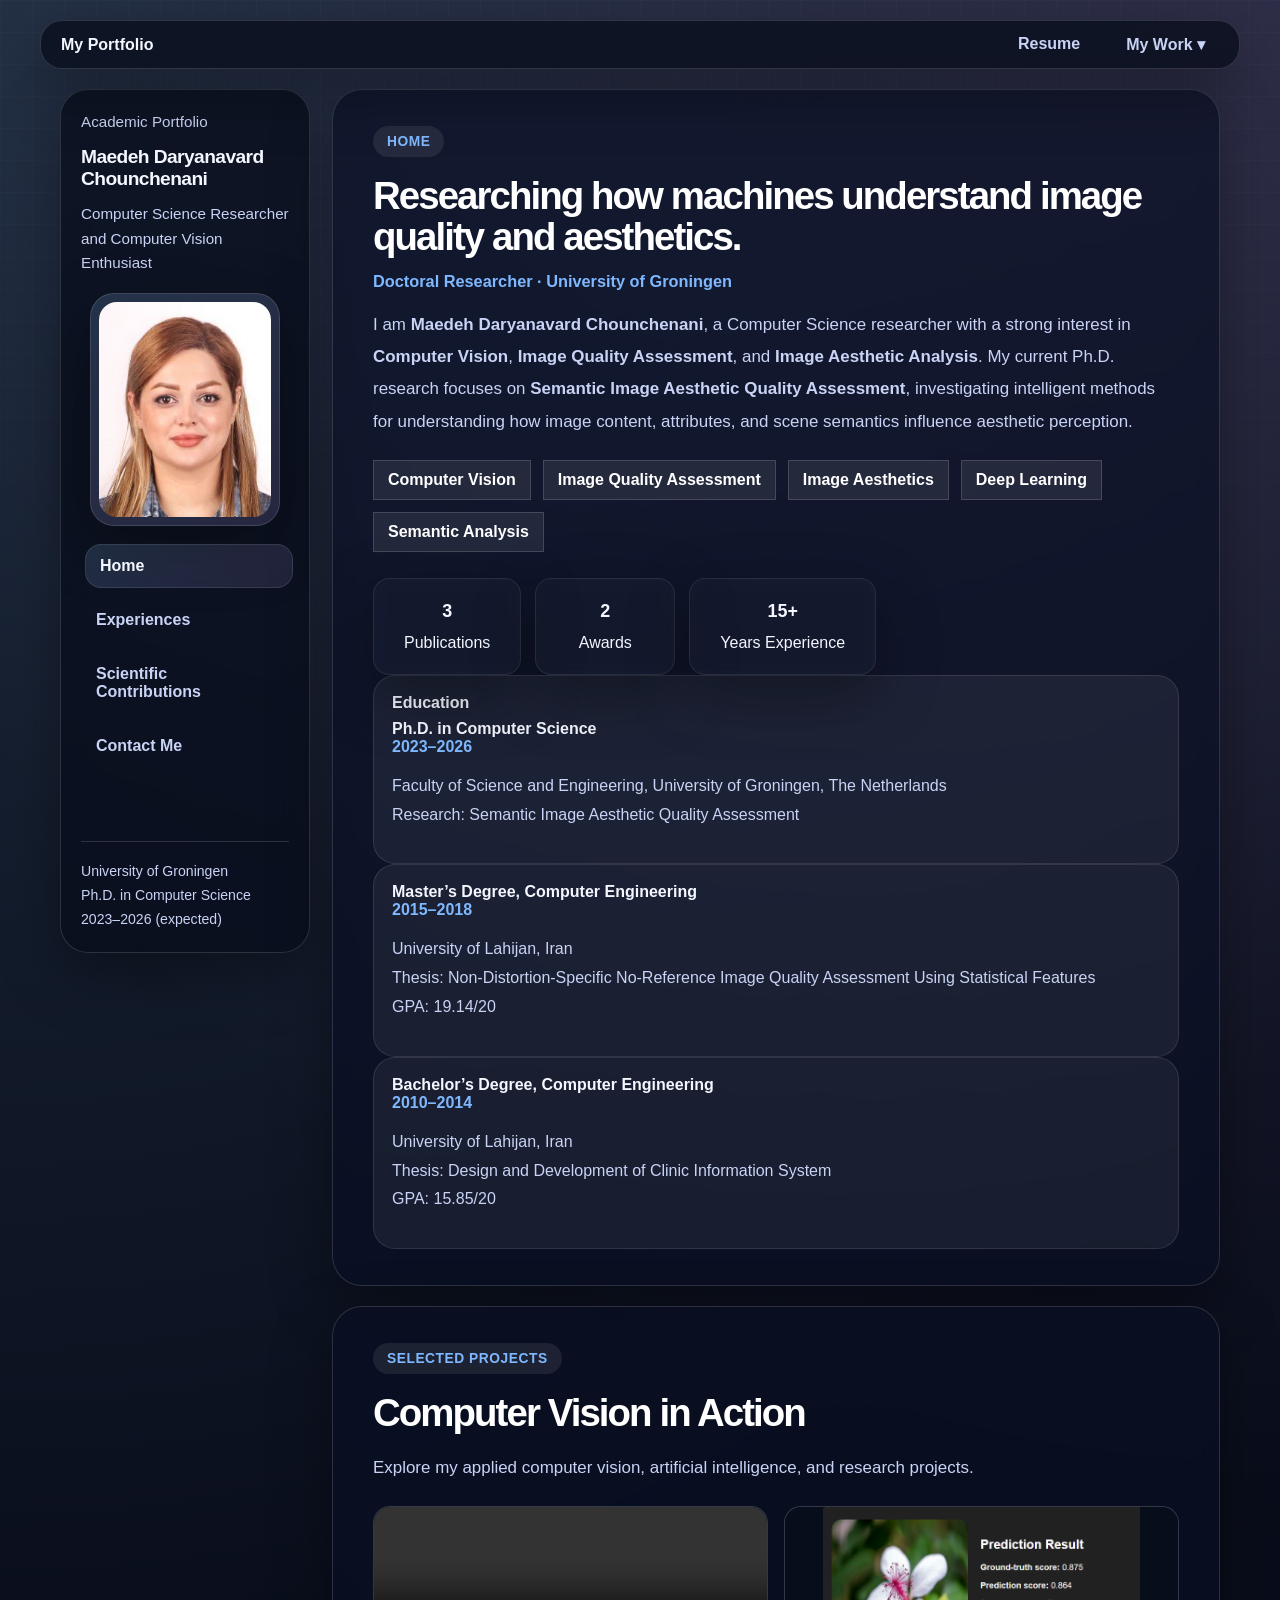
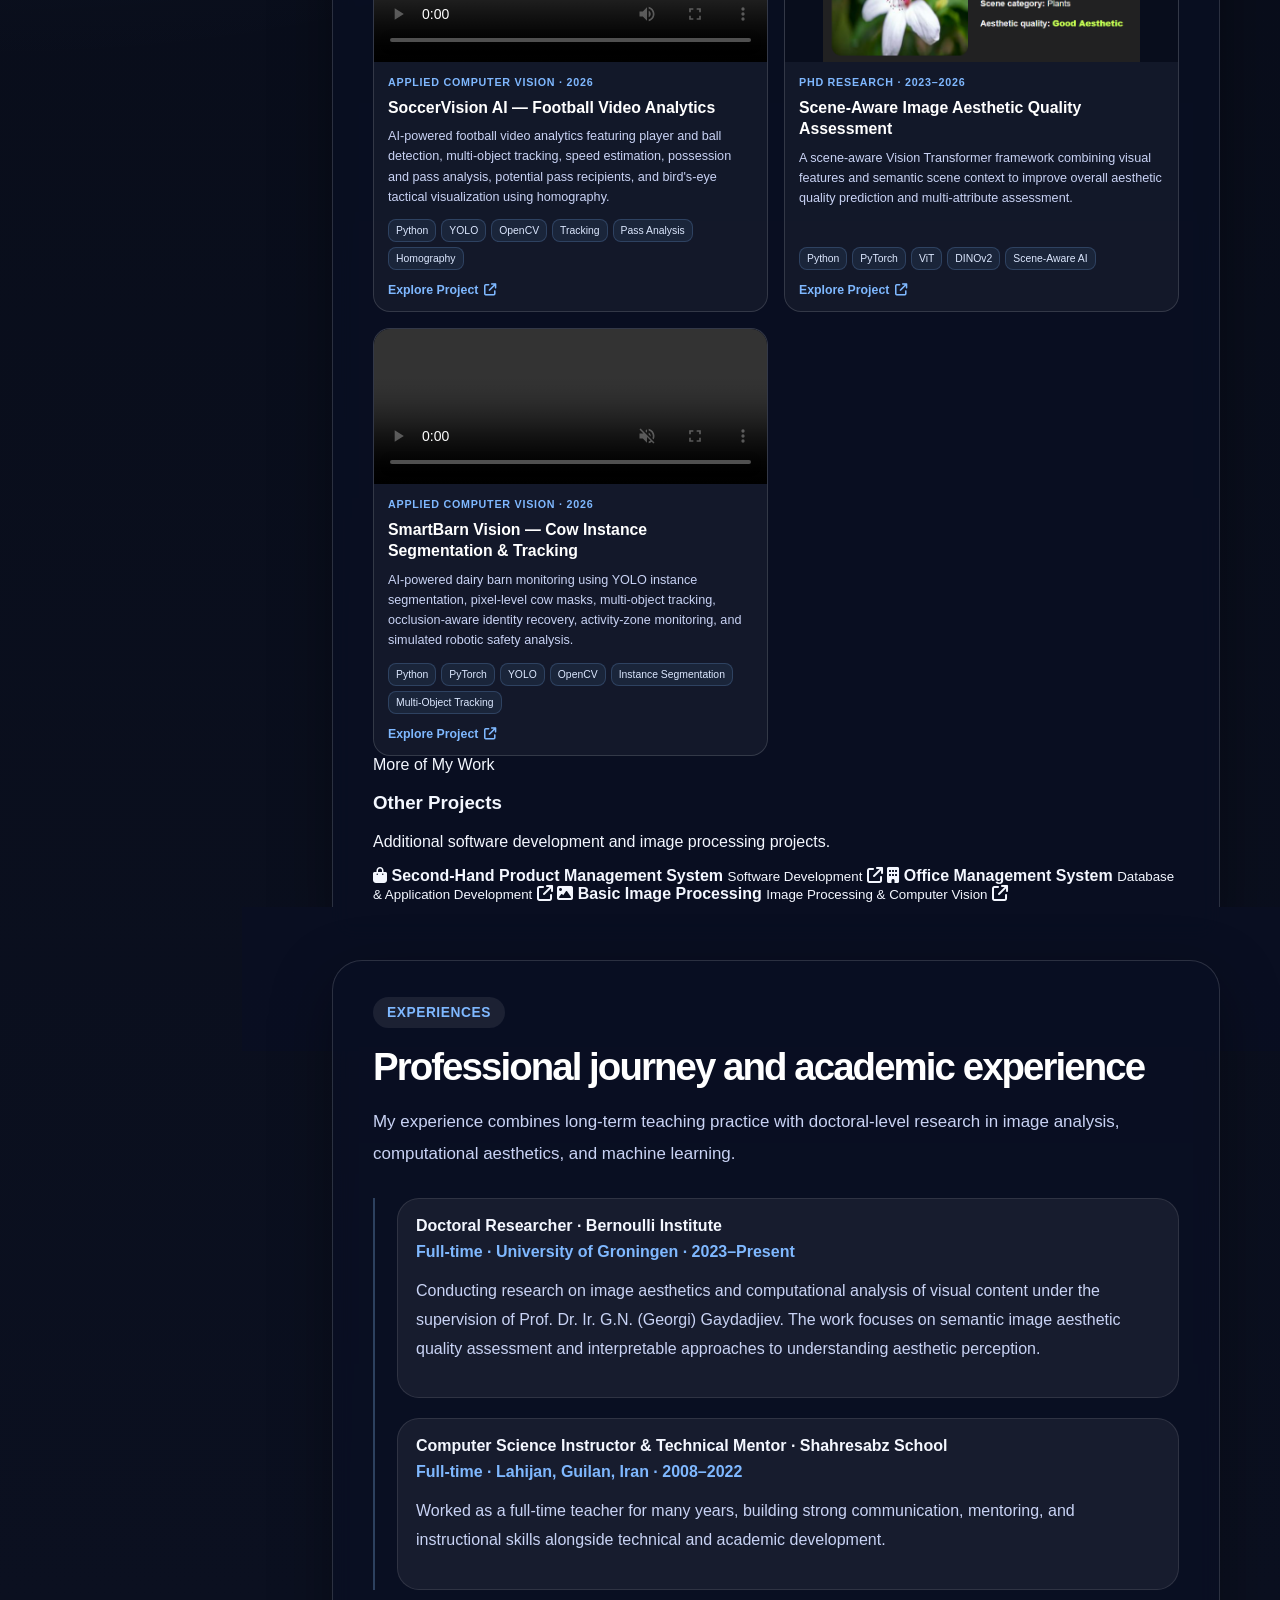
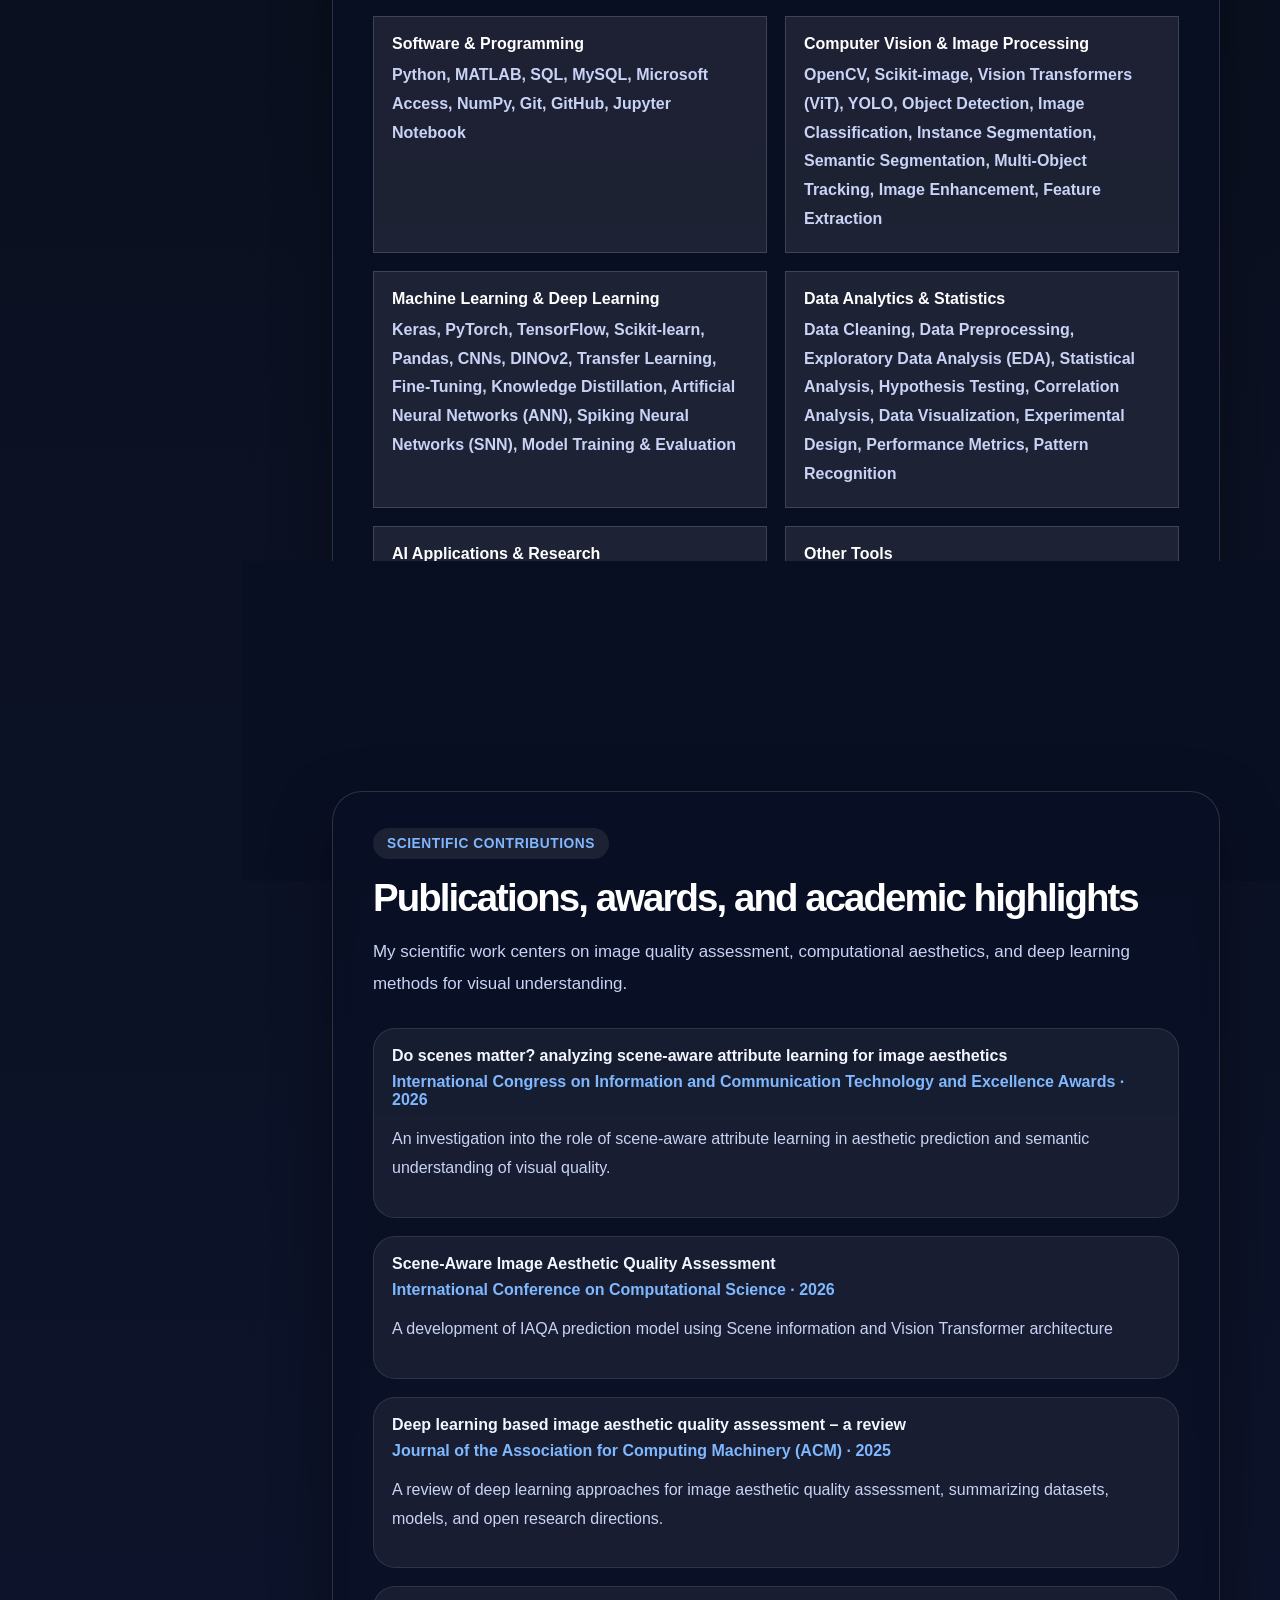
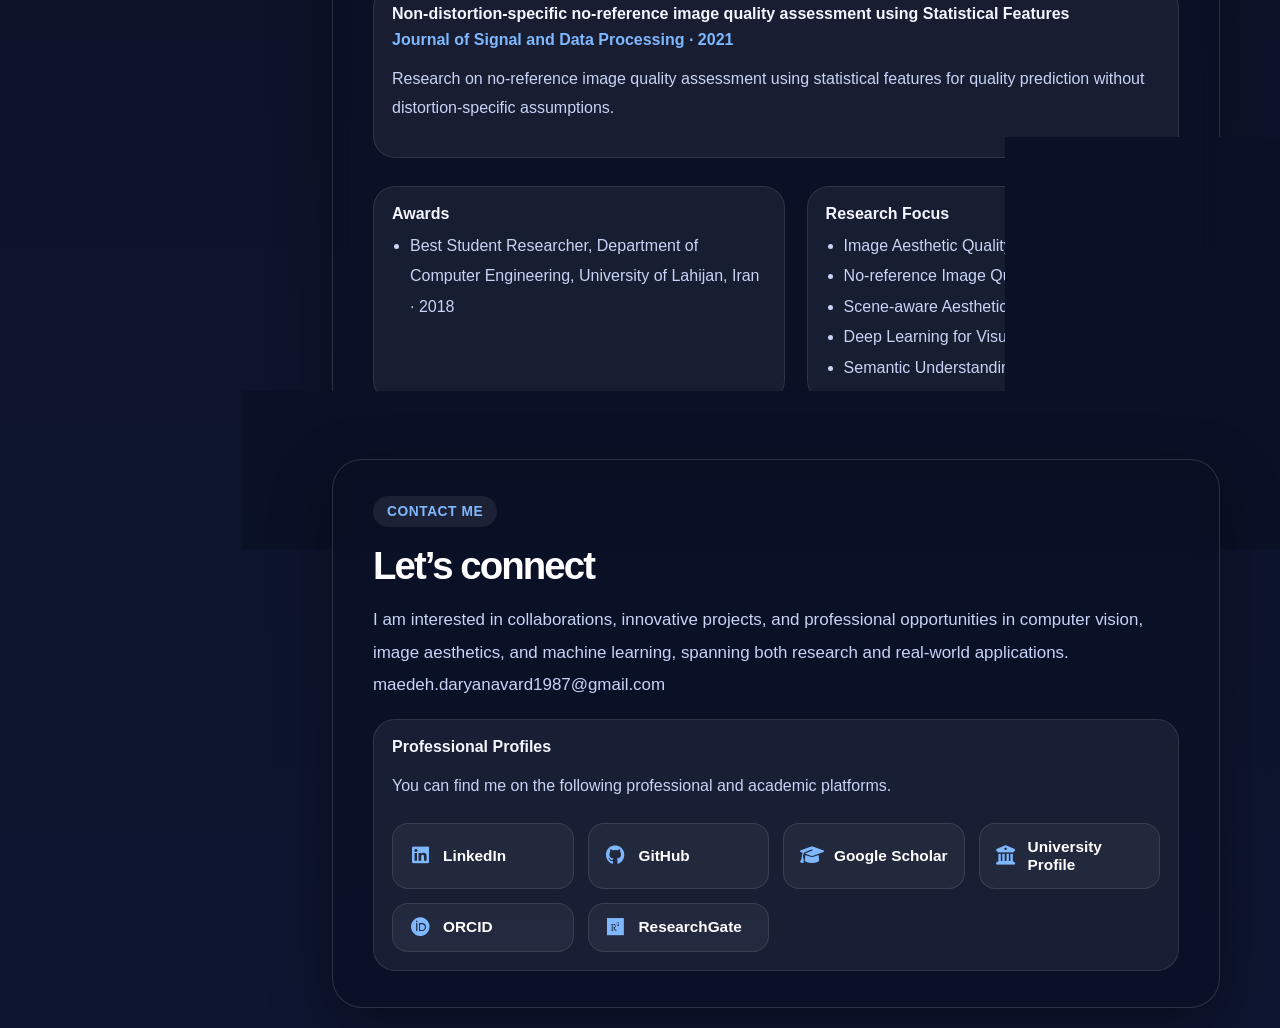
==== commit caa72d91: "Refactor other projects section in index.html" ====
--- a/index.html
+++ b/index.html
@@ -320,99 +320,72 @@
          OTHER PROJECTS
     ====================================== -->
 
-    <div class="other-projects-box">
-
-      <div class="other-projects-header">
-        <div>
-          <span class="other-projects-eyebrow">
-            More of My Work
-          </span>
-
-          <h3 class="other-projects-title">
-            Other Projects
-          </h3>
-
-          <p class="other-projects-description">
-            Additional software development and image
-            processing projects.
-          </p>
-        </div>
-      </div>
-
-      <div class="other-projects-grid">
-
-        <!-- OTHER PROJECT 1 -->
-        <a
-          class="other-project-card"
-          href="resume/project/Second_Hand_Product_Management_System.html"
-        >
-          <div class="other-project-icon">
-            <i class="fa-solid fa-store"></i>
-          </div>
-
-          <div class="other-project-content">
-            <h4>
-              Second-Hand Product Management System
-            </h4>
-            <p>
-              Software Development
-            </p>
-          </div>
-
-          <span class="other-project-arrow">
-            <i class="fa-solid fa-arrow-up-right-from-square"></i>
-          </span>
-        </a>
-
-        <!-- OTHER PROJECT 2 -->
-        <a
-          class="other-project-card"
-          href="resume/project/Office_Management_System.html"
-        >
-          <div class="other-project-icon">
-            <i class="fa-solid fa-building"></i>
-          </div>
-
-          <div class="other-project-content">
-            <h4>
-              Office Management System
-            </h4>
-            <p>
-              Database &amp; Application Development
-            </p>
-          </div>
-
-          <span class="other-project-arrow">
-            <i class="fa-solid fa-arrow-up-right-from-square"></i>
-          </span>
-        </a>
-
-        <!-- OTHER PROJECT 3 -->
-        <a
-          class="other-project-card"
-          href="resume/project/Basic_Image_Processing.html"
-        >
-          <div class="other-project-icon">
-            <i class="fa-solid fa-image"></i>
-          </div>
-
-          <div class="other-project-content">
-            <h4>
-              Basic Image Processing
-            </h4>
-            <p>
-              Image Processing &amp; Computer Vision
-            </p>
-          </div>
-
-          <span class="other-project-arrow">
-            <i class="fa-solid fa-arrow-up-right-from-square"></i>
-          </span>
-        </a>
-
-      </div>
-    </div>
-    <!-- END OTHER PROJECTS -->
+    
+<!-- OTHER PROJECTS: SINGLE CARD -->
+<div class="other-projects-box">
+
+  <div class="other-projects-header">
+    <span class="other-projects-eyebrow">
+      More of My Work
+    </span>
+
+    <h3 class="other-projects-title">
+      Other Projects
+    </h3>
+
+    <p class="other-projects-description">
+      Additional software development and image
+      processing projects.
+    </p>
+  </div>
+
+  <div class="other-projects-list">
+
+    <a class="other-project-item"
+       href="resume/project/Second_Hand_Product_Management_System.html">
+      <span class="other-project-icon">
+        <i class="fa-solid fa-bag-shopping"></i>
+      </span>
+
+      <span class="other-project-content">
+        <strong>Second-Hand Product Management System</strong>
+        <small>Software Development</small>
+      </span>
+
+      <i class="fa-solid fa-arrow-up-right-from-square other-project-arrow"></i>
+    </a>
+
+    <a class="other-project-item"
+       href="resume/project/Office_Management_System.html">
+      <span class="other-project-icon">
+        <i class="fa-solid fa-building"></i>
+      </span>
+
+      <span class="other-project-content">
+        <strong>Office Management System</strong>
+        <small>Database &amp; Application Development</small>
+      </span>
+
+      <i class="fa-solid fa-arrow-up-right-from-square other-project-arrow"></i>
+    </a>
+
+    <a class="other-project-item"
+       href="resume/project/Basic_Image_Processing.html">
+      <span class="other-project-icon">
+        <i class="fa-solid fa-image"></i>
+      </span>
+
+      <span class="other-project-content">
+        <strong>Basic Image Processing</strong>
+        <small>Image Processing &amp; Computer Vision</small>
+      </span>
+
+      <i class="fa-solid fa-arrow-up-right-from-square other-project-arrow"></i>
+    </a>
+
+  </div>
+</div>
+<!-- END OTHER PROJECTS -->
 
   </div>
 </section>
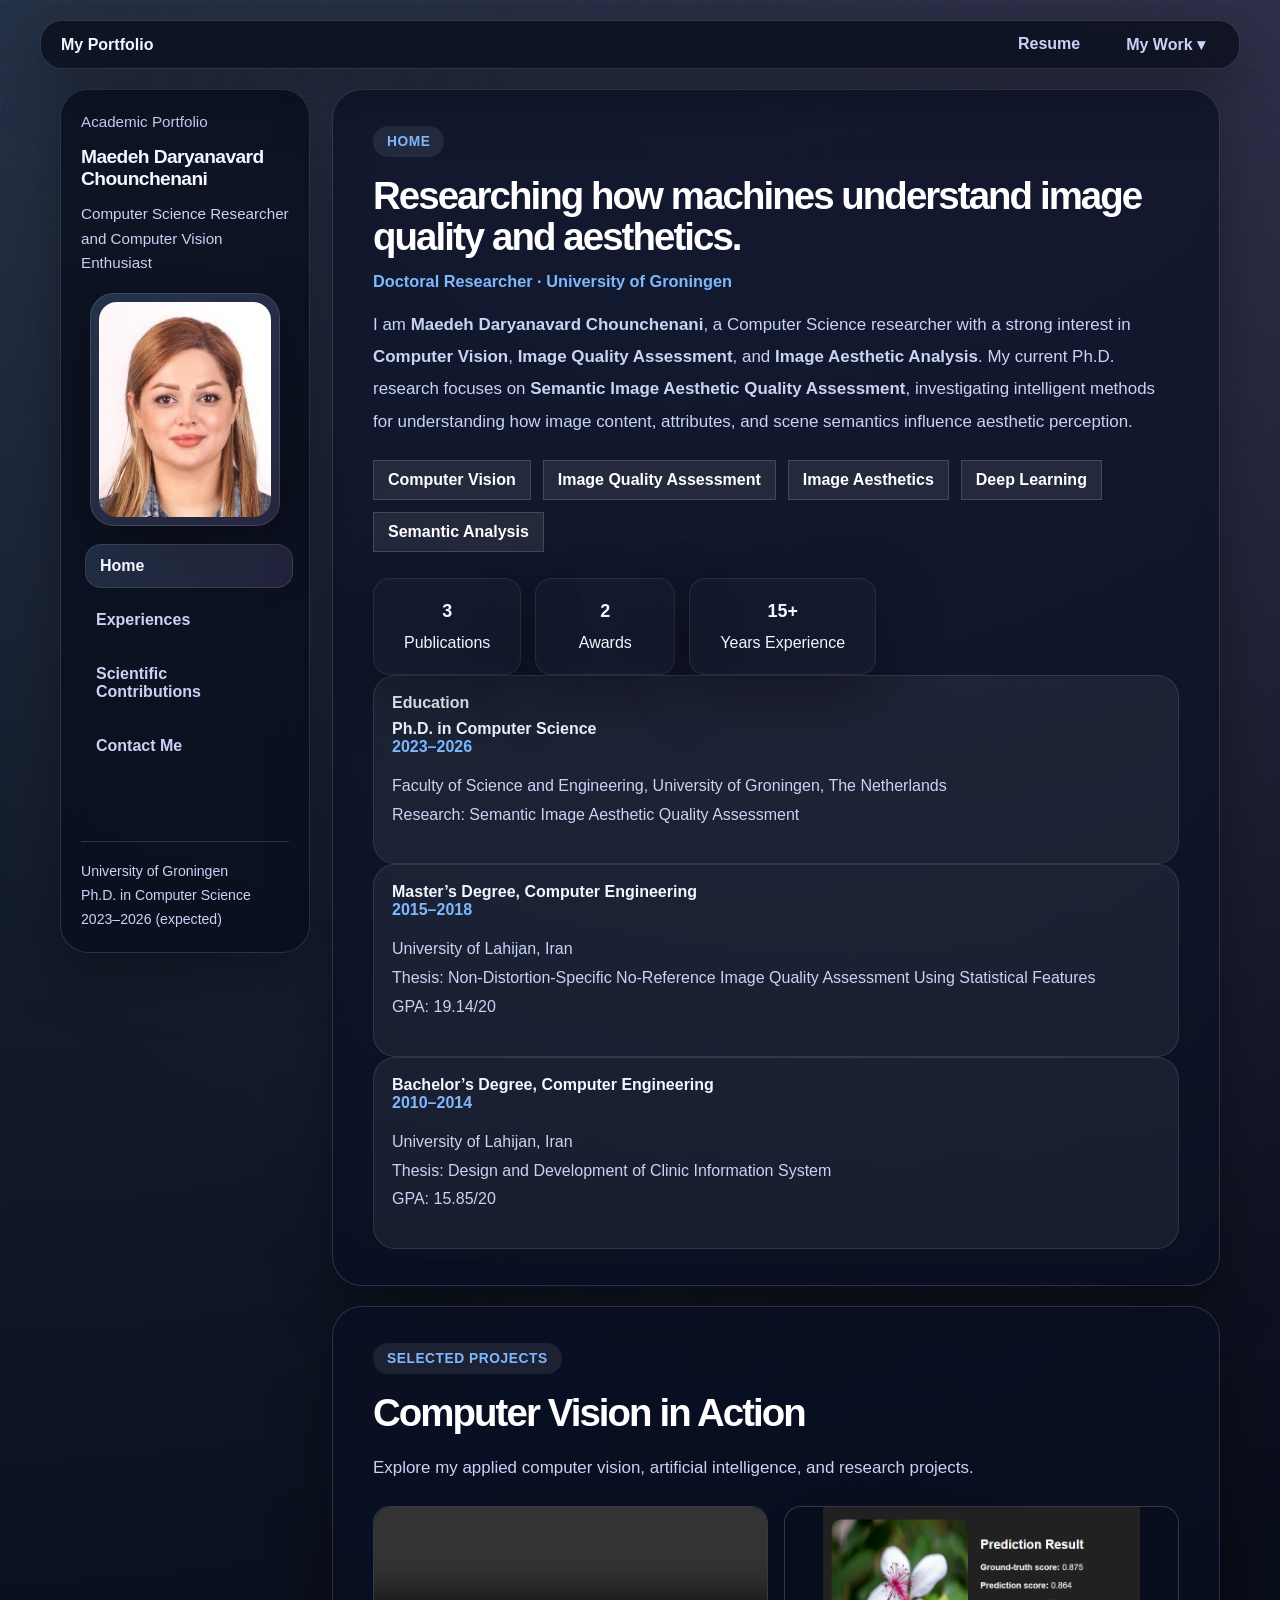
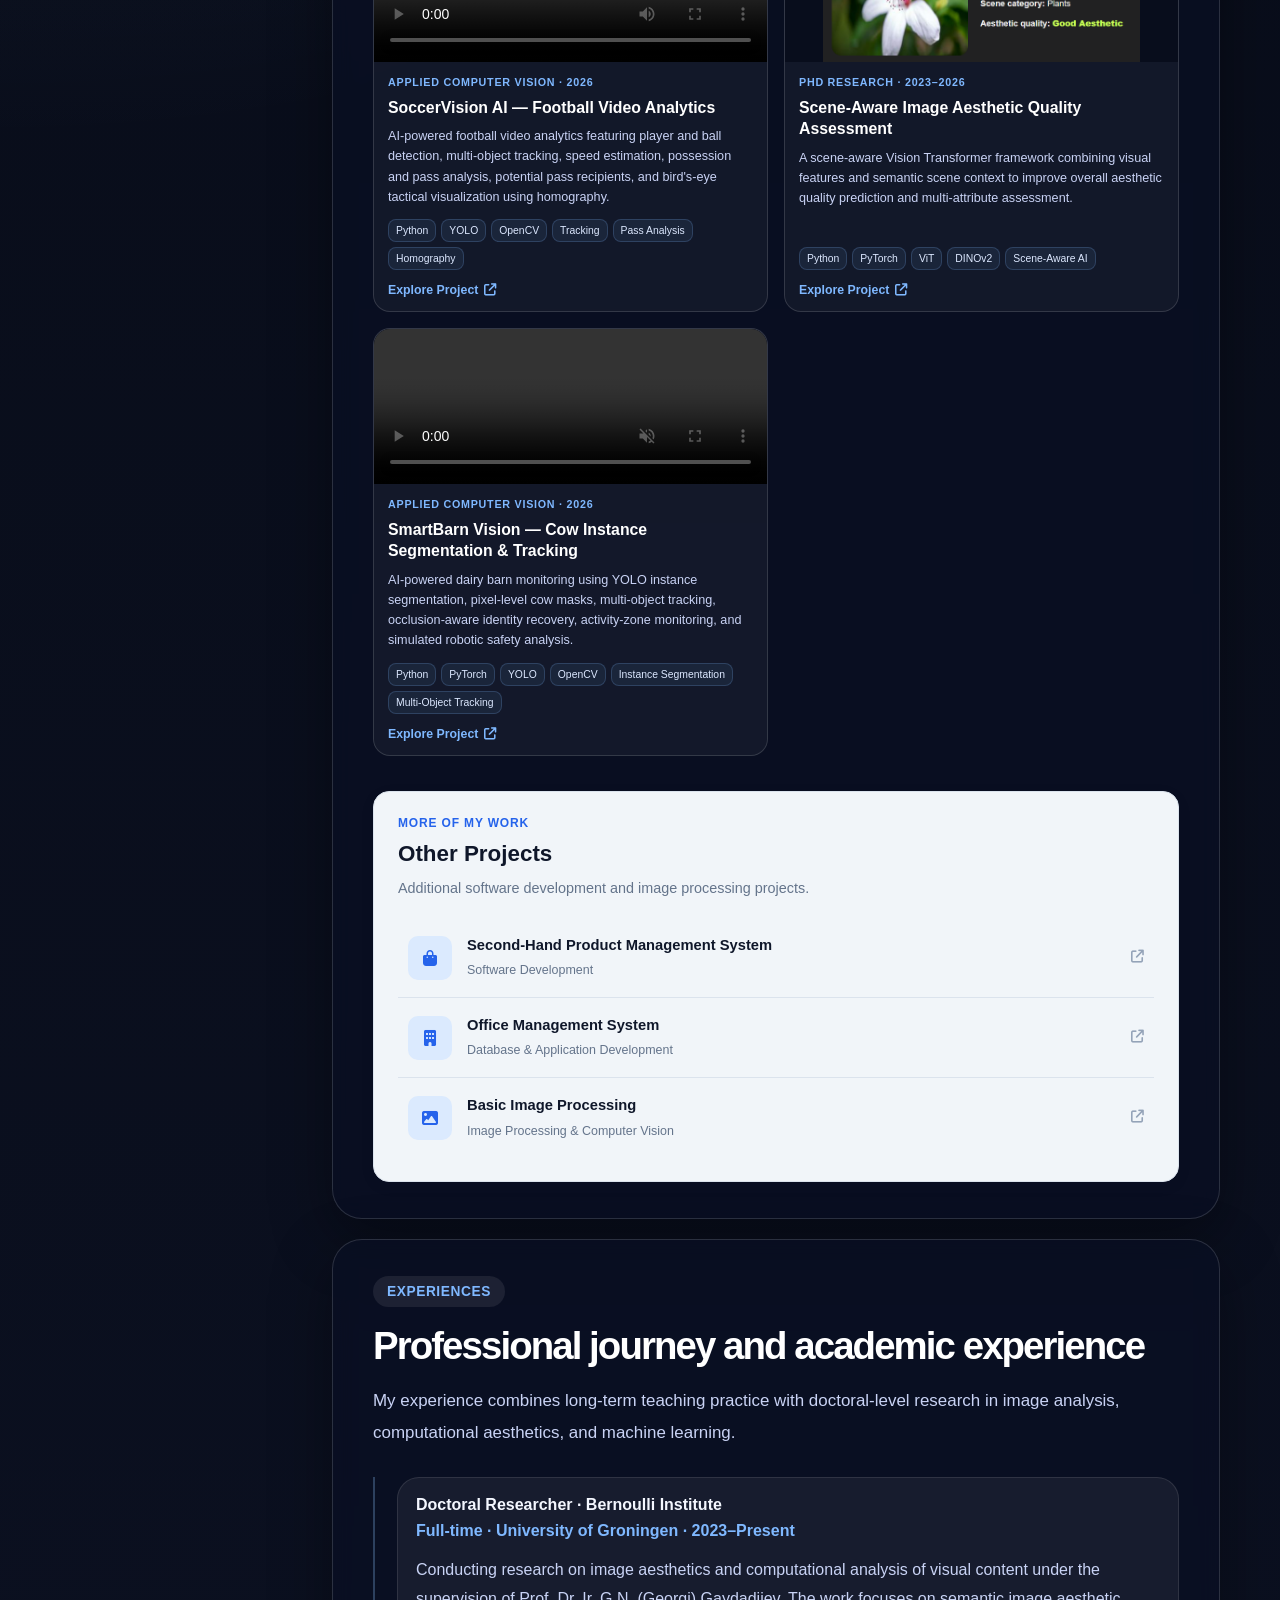
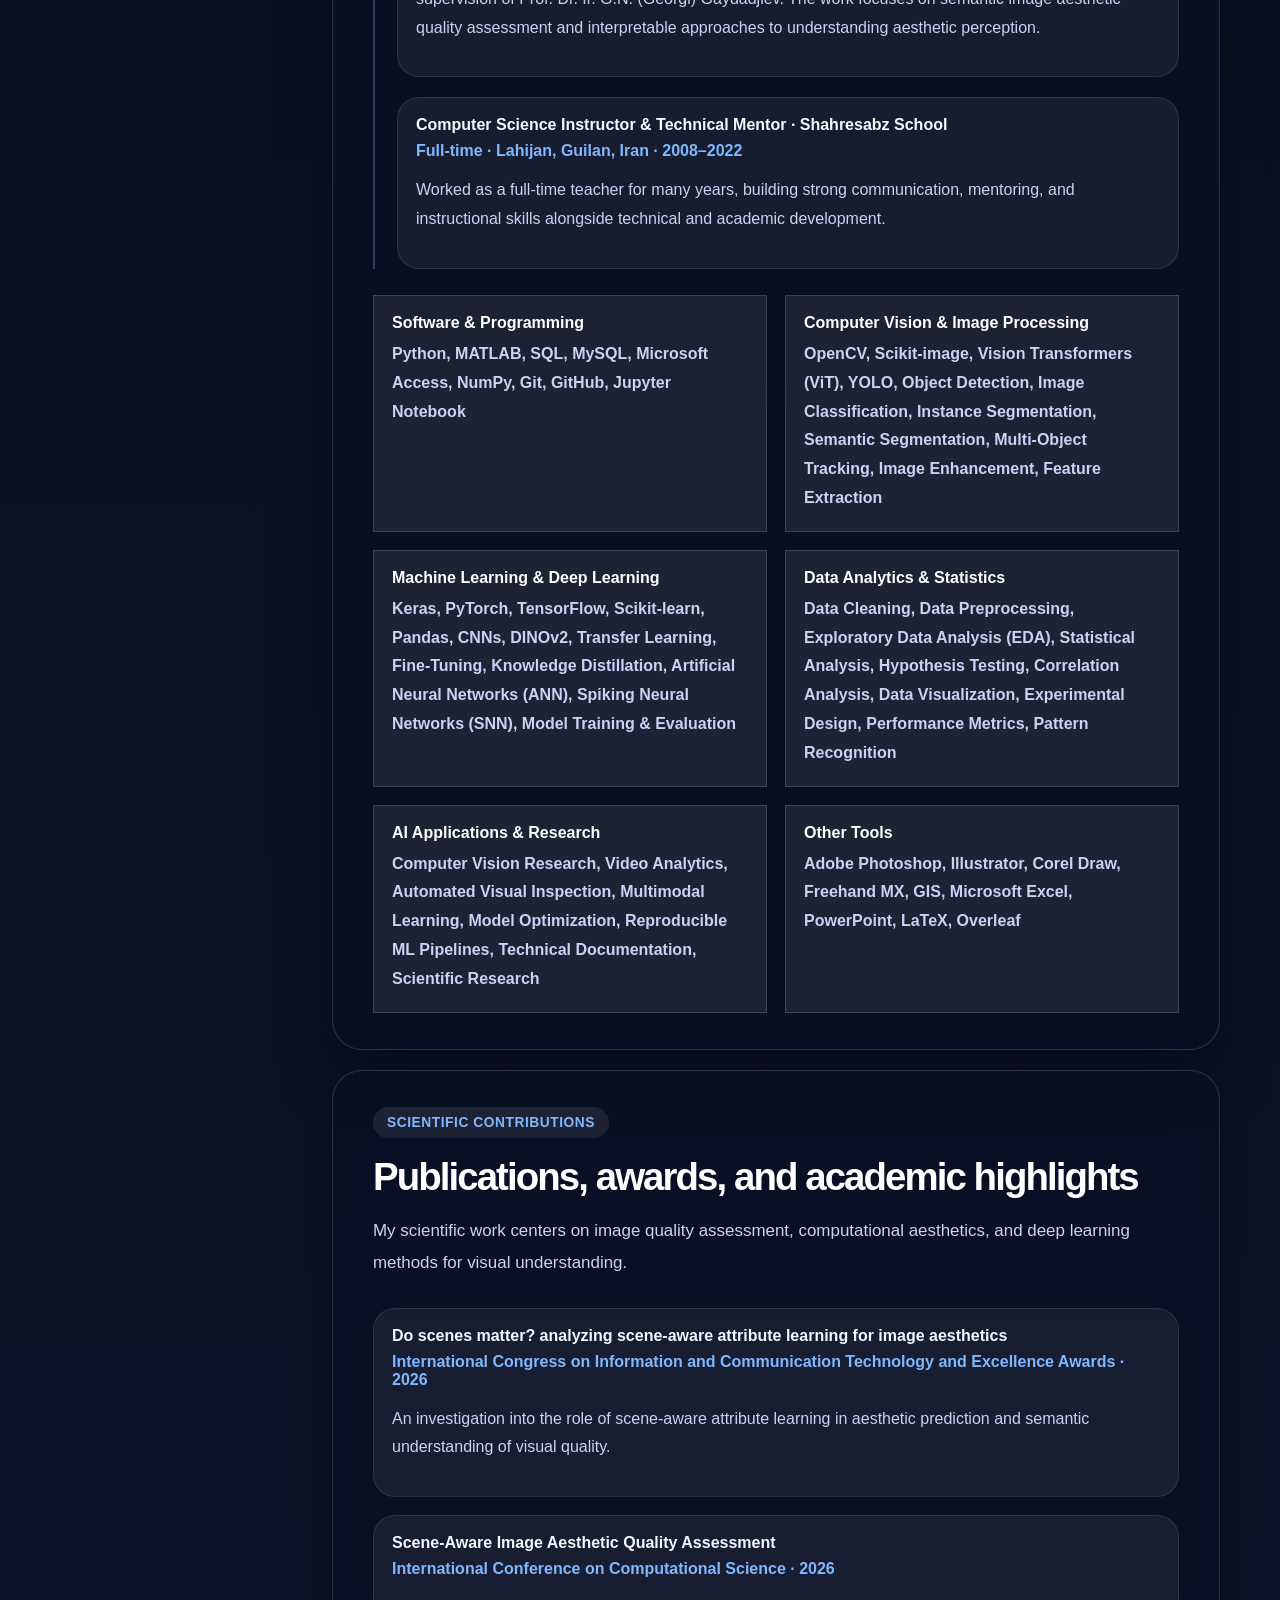
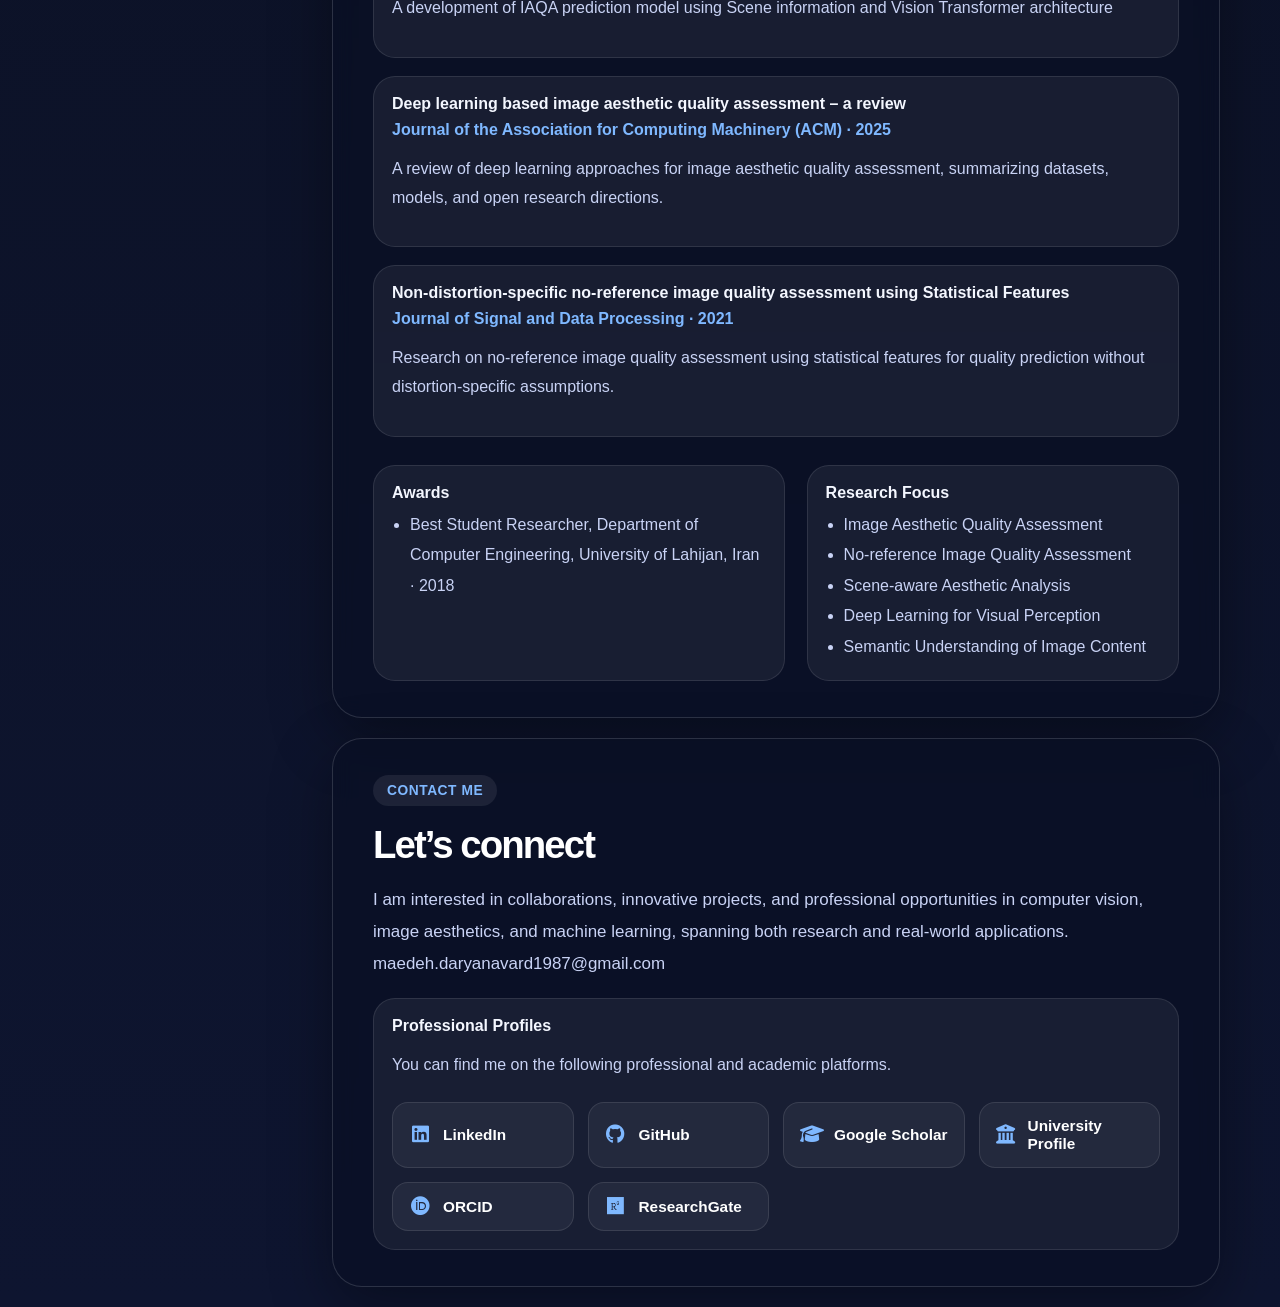
==== commit 91558528: "Refactor other projects section in index.html" ====
--- a/index.html
+++ b/index.html
@@ -321,71 +321,71 @@
     ====================================== -->
 
     
-<!-- OTHER PROJECTS: SINGLE CARD -->
-<div class="other-projects-box">
-
-  <div class="other-projects-header">
-    <span class="other-projects-eyebrow">
-      More of My Work
-    </span>
-
-    <h3 class="other-projects-title">
-      Other Projects
-    </h3>
-
-    <p class="other-projects-description">
-      Additional software development and image
-      processing projects.
-    </p>
-  </div>
-
-  <div class="other-projects-list">
-
-    <a class="other-project-item"
-       href="resume/project/Second_Hand_Product_Management_System.html">
-      <span class="other-project-icon">
-        <i class="fa-solid fa-bag-shopping"></i>
-      </span>
-
-      <span class="other-project-content">
-        <strong>Second-Hand Product Management System</strong>
-        <small>Software Development</small>
-      </span>
-
-      <i class="fa-solid fa-arrow-up-right-from-square other-project-arrow"></i>
-    </a>
-
-    <a class="other-project-item"
-       href="resume/project/Office_Management_System.html">
-      <span class="other-project-icon">
-        <i class="fa-solid fa-building"></i>
-      </span>
-
-      <span class="other-project-content">
-        <strong>Office Management System</strong>
-        <small>Database &amp; Application Development</small>
-      </span>
-
-      <i class="fa-solid fa-arrow-up-right-from-square other-project-arrow"></i>
-    </a>
-
-    <a class="other-project-item"
-       href="resume/project/Basic_Image_Processing.html">
-      <span class="other-project-icon">
-        <i class="fa-solid fa-image"></i>
-      </span>
-
-      <span class="other-project-content">
-        <strong>Basic Image Processing</strong>
-        <small>Image Processing &amp; Computer Vision</small>
-      </span>
-
-      <i class="fa-solid fa-arrow-up-right-from-square other-project-arrow"></i>
-    </a>
-
-  </div>
-</div>
-<!-- END OTHER PROJECTS -->
+    <!-- OTHER PROJECTS: SINGLE CARD -->
+    <div class="other-projects-box">
+    
+      <div class="other-projects-header">
+        <span class="other-projects-eyebrow">
+          More of My Work
+        </span>
+    
+        <h3 class="other-projects-title">
+          Other Projects
+        </h3>
+    
+        <p class="other-projects-description">
+          Additional software development and image
+          processing projects.
+        </p>
+      </div>
+    
+      <div class="other-projects-list">
+    
+        <a class="other-project-item"
+           href="resume/project/Second_Hand_Product_Management_System.html">
+          <span class="other-project-icon">
+            <i class="fa-solid fa-bag-shopping"></i>
+          </span>
+    
+          <span class="other-project-content">
+            <strong>Second-Hand Product Management System</strong>
+            <small>Software Development</small>
+          </span>
+    
+          <i class="fa-solid fa-arrow-up-right-from-square other-project-arrow"></i>
+        </a>
+    
+        <a class="other-project-item"
+           href="resume/project/Office_Management_System.html">
+          <span class="other-project-icon">
+            <i class="fa-solid fa-building"></i>
+          </span>
+    
+          <span class="other-project-content">
+            <strong>Office Management System</strong>
+            <small>Database &amp; Application Development</small>
+          </span>
+    
+          <i class="fa-solid fa-arrow-up-right-from-square other-project-arrow"></i>
+        </a>
+    
+        <a class="other-project-item"
+           href="resume/project/Basic_Image_Processing.html">
+          <span class="other-project-icon">
+            <i class="fa-solid fa-image"></i>
+          </span>
+    
+          <span class="other-project-content">
+            <strong>Basic Image Processing</strong>
+            <small>Image Processing &amp; Computer Vision</small>
+          </span>
+    
+          <i class="fa-solid fa-arrow-up-right-from-square other-project-arrow"></i>
+        </a>
+    
+      </div>
+    </div>
+    <!-- END OTHER PROJECTS -->
 
   </div>
 </section>
--- a/style.css
+++ b/style.css
@@ -846,3 +846,264 @@
   #projects .sample-card { transition: none; }
   #projects .sample-card:hover { transform: none; }
 }
+
+
+/* ==========================================
+   OTHER PROJECTS - SINGLE COMBINED CARD
+========================================== */
+
+/* Main container */
+
+#projects .other-projects-box {
+  box-sizing: border-box;
+  width: 100%;
+  max-width: 100%;
+  min-width: 0;
+
+  margin-top: 35px;
+  padding: 24px;
+
+  background: #f1f5f9;
+  border: 1px solid #dbe3ed;
+  border-radius: 16px;
+
+  box-shadow: 0 4px 16px rgba(15, 23, 42, 0.05);
+  overflow: hidden;
+}
+
+#projects .other-projects-box * {
+  box-sizing: border-box;
+}
+
+/* ==========================================
+   HEADER
+========================================== */
+
+#projects .other-projects-header {
+  margin: 0 0 18px;
+}
+
+#projects .other-projects-eyebrow {
+  display: block;
+  margin-bottom: 8px;
+
+  color: #2563eb;
+  font-size: 0.75rem;
+  font-weight: 700;
+  letter-spacing: 0.07em;
+  text-transform: uppercase;
+}
+
+#projects .other-projects-title {
+  margin: 0 0 8px;
+
+  color: #0f172a;
+  font-size: 1.4rem;
+  font-weight: 700;
+  line-height: 1.4;
+}
+
+#projects .other-projects-description {
+  margin: 0;
+
+  color: #64748b;
+  font-size: 0.9rem;
+  line-height: 1.6;
+}
+
+/* ==========================================
+   PROJECT LIST
+========================================== */
+
+#projects .other-projects-list {
+  display: flex;
+  flex-direction: column;
+
+  width: 100%;
+  min-width: 0;
+}
+
+/* Individual project row */
+
+#projects .other-project-item {
+  display: flex;
+  flex-direction: row;
+  align-items: center;
+
+  width: 100%;
+  min-width: 0;
+  gap: 15px;
+  padding: 17px 10px;
+
+  background: transparent;
+  border: none;
+  border-bottom: 1px solid #dbe3ed;
+  border-radius: 0;
+
+  color: inherit;
+  text-decoration: none;
+
+  transition: background 0.2s ease;
+}
+
+/* Remove last divider */
+
+#projects .other-project-item:last-child {
+  border-bottom: none;
+}
+
+/* Hover effect */
+
+#projects .other-project-item:hover {
+  background: rgba(37, 99, 235, 0.06);
+  border-radius: 8px;
+}
+
+/* ==========================================
+   PROJECT ICON
+========================================== */
+
+#projects .other-project-icon {
+  display: flex;
+  align-items: center;
+  justify-content: center;
+
+  flex: 0 0 44px;
+  width: 44px;
+  height: 44px;
+
+  background: #dbeafe;
+  color: #2563eb;
+  border-radius: 10px;
+
+  font-size: 1rem;
+}
+
+/* ==========================================
+   PROJECT TEXT
+========================================== */
+
+#projects .other-project-content {
+  display: flex;
+  flex-direction: column;
+  flex: 1;
+
+  min-width: 0;
+  gap: 5px;
+}
+
+/* Project title */
+
+#projects .other-project-content strong {
+  display: block;
+  margin: 0;
+
+  color: #0f172a;
+  font-size: 0.92rem;
+  font-weight: 600;
+  line-height: 1.45;
+
+  overflow-wrap: anywhere;
+}
+
+/* Project description */
+
+#projects .other-project-content small {
+  display: block;
+  margin: 0;
+
+  color: #64748b;
+  font-size: 0.78rem;
+  line-height: 1.5;
+
+  overflow-wrap: anywhere;
+}
+
+/* ==========================================
+   ARROW
+========================================== */
+
+#projects .other-project-arrow {
+  display: inline-block;
+  flex-shrink: 0;
+
+  margin-left: auto;
+
+  color: #94a3b8;
+  font-size: 0.8rem;
+
+  transition: color 0.2s ease;
+}
+
+#projects .other-project-item:hover
+.other-project-arrow {
+  color: #2563eb;
+}
+
+/* ==========================================
+   MOBILE RESPONSIVENESS
+========================================== */
+
+@media (max-width: 600px) {
+
+  #projects .other-projects-box {
+    width: 100%;
+    margin-top: 25px;
+    padding: 16px;
+    border-radius: 13px;
+  }
+
+  #projects .other-projects-title {
+    font-size: 1.2rem;
+  }
+
+  #projects .other-projects-description {
+    font-size: 0.85rem;
+  }
+
+  #projects .other-project-item {
+    gap: 12px;
+    padding: 15px 4px;
+  }
+
+  #projects .other-project-icon {
+    flex: 0 0 38px;
+    width: 38px;
+    height: 38px;
+    font-size: 0.9rem;
+  }
+
+  #projects .other-project-content strong {
+    font-size: 0.85rem;
+  }
+
+  #projects .other-project-content small {
+    font-size: 0.74rem;
+  }
+
+  #projects .other-project-arrow {
+    font-size: 0.7rem;
+  }
+}
+
+/* ==========================================
+   EXTRA SMALL PHONES
+========================================== */
+
+@media (max-width: 380px) {
+
+  #projects .other-projects-box {
+    padding: 12px;
+  }
+
+  #projects .other-project-item {
+    gap: 9px;
+  }
+
+  #projects .other-project-icon {
+    flex-basis: 34px;
+    width: 34px;
+    height: 34px;
+  }
+
+}
